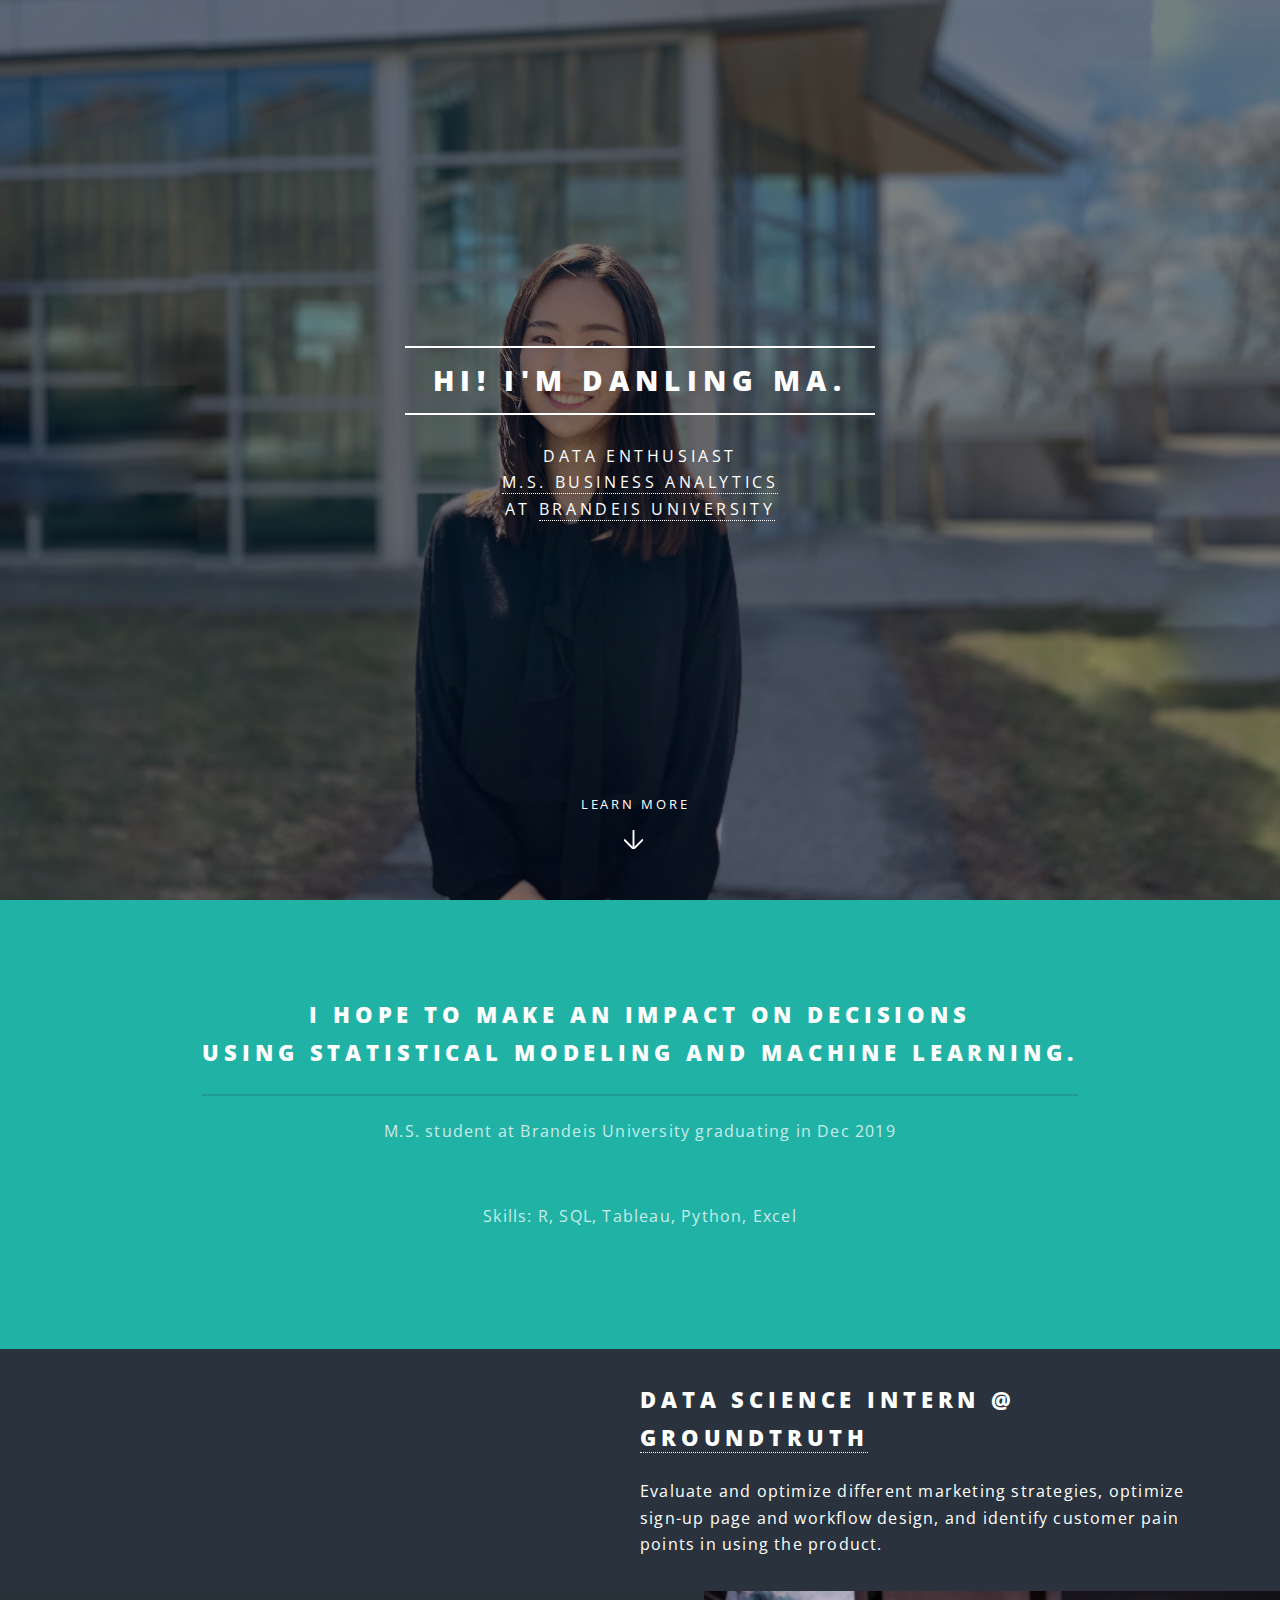
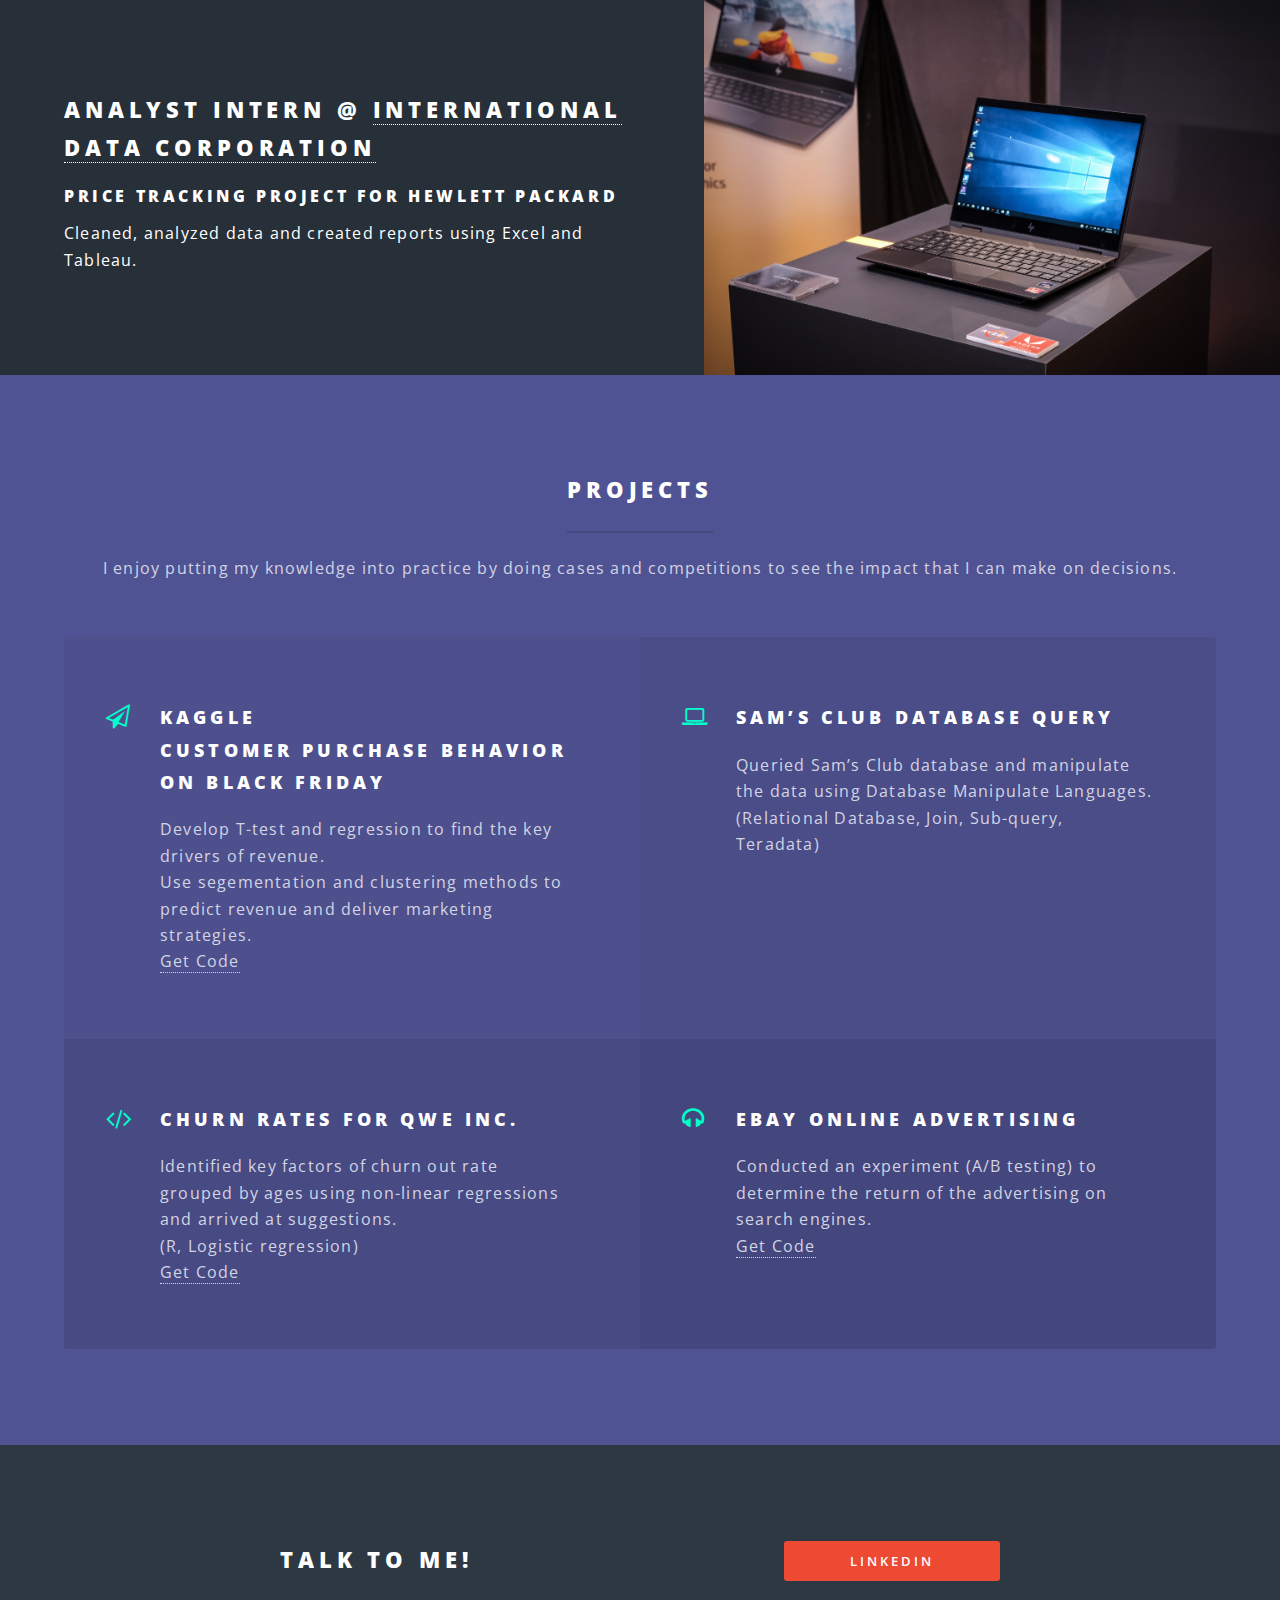
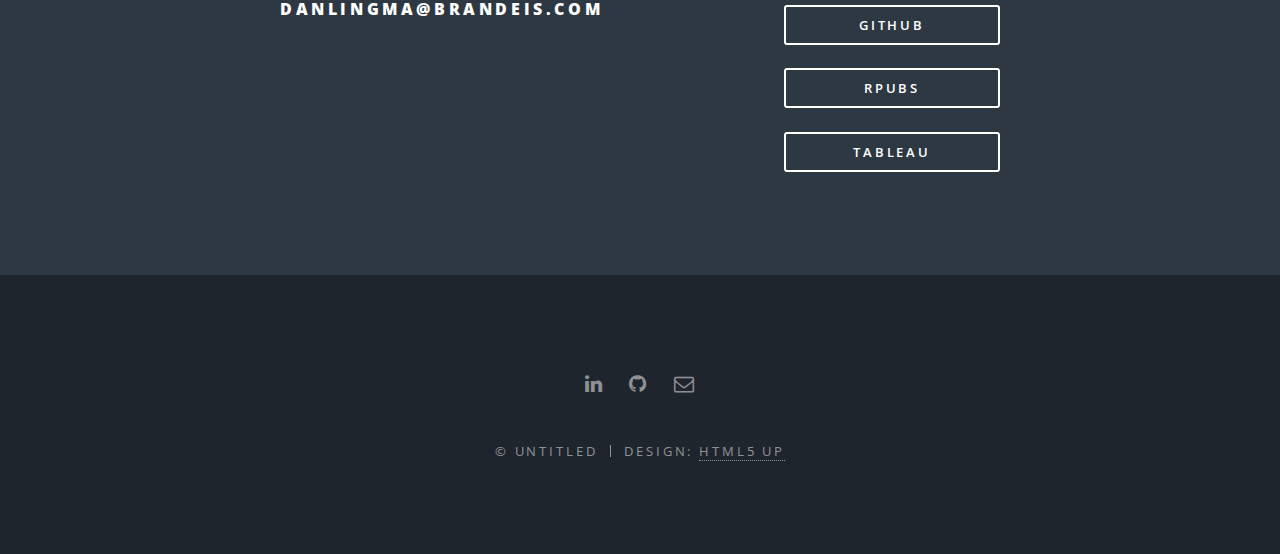
==== index.html @ 0418e15a "Add files via upload" ====
<!DOCTYPE HTML>
<!--
	Spectral by HTML5 UP
	html5up.net | @ajlkn
	Free for personal and commercial use under the CCA 3.0 license (html5up.net/license)
-->
<html>
	<head>
		<title>Danling Ma Profile</title>
		<meta charset="utf-8" />
		<meta name="viewport" content="width=device-width, initial-scale=1, user-scalable=no" />
		<link rel="stylesheet" href="assets/css/main.css" />
		<noscript><link rel="stylesheet" href="assets/css/noscript.css" /></noscript>
	</head>
	<body class="landing is-preload">

		<!-- Page Wrapper -->
			<div id="page-wrapper">

				<!-- Header -->
					<header id="header" class="alt">
						<h1><a href="index.html">Danling</a></h1>
						<nav id="nav">
							<ul>
								<li class="special">
									<!--<a href="#menu" class="menuToggle"><span>Menu</span></a>
									<div id="menu">
										<ul>
											<li><a href="index.html">Home</a></li>
											<li><a href="generic.html">Generic</a></li>
											<li><a href="elements.html">Elements</a></li>
											<li><a href="#">Sign Up</a></li>
											<li><a href="#">Log In</a></li>
										</ul>
									</div>-->
								</li>
							</ul>
						</nav>
					</header>

				<!-- Banner -->
					<section id="banner">
						<div class="inner">
							<h2>Hi! I'm Danling Ma.</h2>
							<p>Data enthusiast<br />
							<a href="https://www.brandeis.edu/global/academics/msba/index.html">M.S. Business Analytics</a><br />
							at <a href="https://www.brandeis.edu/">Brandeis University</a></p>
						</div>
						<a href="#one" class="more scrolly">Learn More</a>
					</section>

				<!-- One -->
					<section id="one" class="wrapper style1 special">
						<div class="inner">
							<header class="major">
								<h2>I hope to make an impact on decisions<br />
								using statistical modeling and machine learning.</h2>
								<p>M.S. student at Brandeis University graduating in Dec 2019</p><br />
								Skills: R, SQL, Tableau, Python, Excel</p>
							<!--</header>
							<ul class="icons major">
								<li><span class="icon fa-diamond major style1"><span class="label">Lorem</span></span></li>
								<li><span class="icon fa-heart-o major style2"><span class="label">Ipsum</span></span></li>
								<li><span class="icon fa-code major style3"><span class="label">Dolor</span></span></li>
							</ul>-->
						</div>
					</section>

				<!-- Two -->
					<section id="two" class="wrapper alt style2">
						<section class="spotlight">
							<div class="image"><img src="images/pic01.jpg" alt="" /></div><div class="content">
								<h2>Data Science Intern @ <a href="https://www.groundtruth.com/">GroundTruth</a></h2>
								<p>Evaluate and optimize different marketing strategies, optimize sign-up page and workflow design, and identify customer pain points in using the product.</p>
							</div>
						</section>
						<section class="spotlight">
							<div class="image"><img src="images/pic02.jpg" alt="" /></div><div class="content">
								<h2>Analyst Intern @ <a href="https://www.idc.com/">International Data Corporation</a></h2>
								<h1>Price Tracking Project for Hewlett Packard</h1>
								<p>Cleaned, analyzed data and created reports using Excel and Tableau.</p>
							</div>
						</section>
					</section>

				<!-- Three -->
					<section id="three" class="wrapper style3 special">
						<div class="inner">
							<header class="major">
								<h2>Projects</h2>
								<p>I enjoy putting my knowledge into practice by doing cases and competitions to see the impact that I can make on decisions.</p>
							</header>
							<ul class="features">
								<li class="icon fa-paper-plane-o">
									<h3>Kaggle<br />Customer Purchase Behavior on Black Friday</h3>
									<p>Develop T-test and regression to find the key drivers of revenue.<br/>
										Use segementation and clustering methods to predict revenue and deliver marketing strategies.<br/>
									<a href="http://rpubs.com/DanlingMa/487437">Get Code</a> </p>
								</li>
								<li class="icon fa-laptop">
									<h3>Sam’s Club Database Query</h3>
									<p>Queried Sam’s Club database and manipulate the data using Database Manipulate Languages.<br />(Relational Database, Join, Sub-query, Teradata)</p>
								</li>
								<li class="icon fa-code">
									<h3>Churn Rates for QWE Inc.</h3>
									<p>Identified key factors of churn out rate grouped by ages using non-linear regressions and arrived at suggestions.<br />(R, Logistic regression)<br/>
										<a href="http://rpubs.com/DanlingMa/487438">Get Code</a> </p>
								</li>
								<li class="icon fa-headphones">
									<h3>eBay Online Advertising</h3>
									<p>Conducted an experiment (A/B testing) to determine the return of the advertising on search engines.<br/>
										<a href="http://rpubs.com/DanlingMa/489678">Get Code</a> </p>
								</li>
							</ul>
						</div>
					</section>

				<!-- CTA -->
					<section id="cta" class="wrapper style4">
						<div class="inner">
							<header>
								<h2>Talk to me!</h2>
								<h1>danlingma@brandeis.com</h1>
							</header>
							<ul class="actions stacked">
								<li><a href="https://www.linkedin.com/in/danlingma1995/" class="button fit primary">LinkedIn</a></li>
								<li><a href="https://github.com/Danlingmiama" class="button fit">Github</a></li>
								<li><a href="http://rpubs.com/DanlingMa/" class="button fit">RPubs</a></li>
								<li><a href="https://public.tableau.com/profile/danling.ma#!/" class="button fit">Tableau</a></li>
							</ul>
						</div>
					</section>

				<!-- Footer -->
					<footer id="footer">
						<ul class="icons">
							<li><a href="https://www.linkedin.com/in/danlingma1995/" class="icon fa-linkedin"><span class="label">Linkedin</span></a></li>
							<li><a href="https://github.com/Danlingmiama" class="icon fa-github"><span class="label">Github</span></a></li>
							<li><a href="mailto:danlingma@brandeis.edu" class="icon fa-envelope-o"><span class="label">Email</span></a></li>
						</ul>
						<ul class="copyright">
							<li>&copy; Untitled</li><li>Design: <a href="http://html5up.net">HTML5 UP</a></li>
						</ul>
					</footer>

			</div>

		<!-- Scripts -->
			<script src="assets/js/jquery.min.js"></script>
			<script src="assets/js/jquery.scrollex.min.js"></script>
			<script src="assets/js/jquery.scrolly.min.js"></script>
			<script src="assets/js/browser.min.js"></script>
			<script src="assets/js/breakpoints.min.js"></script>
			<script src="assets/js/util.js"></script>
			<script src="assets/js/main.js"></script>

	</body>
</html>
---- assets/css/main.css ----
@import url(font-awesome.min.css);
@import url("https://fonts.googleapis.com/css?family=Open+Sans:400,400italic,600,600italic,800,800italic");

/*
	Spectral by HTML5 UP
	html5up.net | @ajlkn
	Free for personal and commercial use under the CCA 3.0 license (html5up.net/license)
*/

html, body, div, span, applet, object,
iframe, h1, h2, h3, h4, h5, h6, p, blockquote,
pre, a, abbr, acronym, address, big, cite,
code, del, dfn, em, img, ins, kbd, q, s, samp,
small, strike, strong, sub, sup, tt, var, b,
u, i, center, dl, dt, dd, ol, ul, li, fieldset,
form, label, legend, table, caption, tbody,
tfoot, thead, tr, th, td, article, aside,
canvas, details, embed, figure, figcaption,
footer, header, hgroup, menu, nav, output, ruby,
section, summary, time, mark, audio, video {
	margin: 0;
	padding: 0;
	border: 0;
	font-size: 100%;
	font: inherit;
	vertical-align: baseline;}

article, aside, details, figcaption, figure,
footer, header, hgroup, menu, nav, section {
	display: block;}

body {
	line-height: 1;
}

ol, ul {
	list-style: none;
}

blockquote, q {
	quotes: none;
}

	blockquote:before, blockquote:after, q:before, q:after {
		content: '';
		content: none;
	}

table {
	border-collapse: collapse;
	border-spacing: 0;
}

body {
	-webkit-text-size-adjust: none;
}

mark {
	background-color: transparent;
	color: inherit;
}

input::-moz-focus-inner {
	border: 0;
	padding: 0;
}

input, select, textarea {
	-moz-appearance: none;
	-webkit-appearance: none;
	-ms-appearance: none;
	appearance: none;
}

/* Basic */

	@-ms-viewport {
		width: device-width;
	}

	html {
		box-sizing: border-box;
	}

	*, *:before, *:after {
		box-sizing: inherit;
	}

	body {
		background: #2e3842;
	}

		body.is-preload *, body.is-preload *:before, body.is-preload *:after {
			-moz-animation: none !important;
			-webkit-animation: none !important;
			-ms-animation: none !important;
			animation: none !important;
			-moz-transition: none !important;
			-webkit-transition: none !important;
			-ms-transition: none !important;
			transition: none !important;
		}

	body, input, select, textarea {
		color: #fff;
		font-family: "Open Sans", Helvetica, sans-serif;
		font-size: 15pt;
		font-weight: 400;
		letter-spacing: 0.075em;
		line-height: 1.65em;
	}

		@media screen and (max-width: 1680px) {

			body, input, select, textarea {
				font-size: 13pt;
			}

		}

		@media screen and (max-width: 1280px) {

			body, input, select, textarea {
				font-size: 12pt;
			}

		}

		@media screen and (max-width: 736px) {

			body, input, select, textarea {
				font-size: 11pt;
				letter-spacing: 0.0375em;
			}

		}

	a {
		-moz-transition: color 0.2s ease, border-bottom-color 0.2s ease;
		-webkit-transition: color 0.2s ease, border-bottom-color 0.2s ease;
		-ms-transition: color 0.2s ease, border-bottom-color 0.2s ease;
		transition: color 0.2s ease, border-bottom-color 0.2s ease;
		border-bottom: dotted 1px;
		color: inherit;
		text-decoration: none;
	}

		a:hover {
			border-bottom-color: transparent;
		}

	strong, b {
		color: #fff;
		font-weight: 600;
	}

	em, i {
		font-style: italic;
	}

	p {
		margin: 0 0 2em 0;
	}

	h1, h2, h3, h4, h5, h6 {
		color: #fff;
		font-weight: 800;
		letter-spacing: 0.225em;
		line-height: 1em;
		margin: 0 0 1em 0;
		text-transform: uppercase;
	}

		h1 a, h2 a, h3 a, h4 a, h5 a, h6 a {
			color: inherit;
			text-decoration: none;
		}

	h2 {
		font-size: 1.35em;
		line-height: 1.75em;
	}

		@media screen and (max-width: 736px) {

			h2 {
				font-size: 1.1em;
				line-height: 1.65em;
			}

		}

	h3 {
		font-size: 1.15em;
		line-height: 1.75em;
	}

		@media screen and (max-width: 736px) {

			h3 {
				font-size: 1em;
				line-height: 1.65em;
			}

		}

	h4 {
		font-size: 1em;
		line-height: 1.5em;
	}

	h5 {
		font-size: 0.8em;
		line-height: 1.5em;
	}

	h6 {
		font-size: 0.7em;
		line-height: 1.5em;
	}

	sub {
		font-size: 0.8em;
		position: relative;
		top: 0.5em;
	}

	sup {
		font-size: 0.8em;
		position: relative;
		top: -0.5em;
	}

	hr {
		border: 0;
		border-bottom: solid 2px #fff;
		margin: 3em 0;
	}

		hr.major {
			margin: 4.5em 0;
		}

	blockquote {
		border-left: solid 4px #fff;
		font-style: italic;
		margin: 0 0 2em 0;
		padding: 0.5em 0 0.5em 2em;
	}

	code {
		background: rgba(144, 144, 144, 0.25);
		border-radius: 3px;
		font-family: "Courier New", monospace;
		font-size: 0.9em;
		letter-spacing: 0;
		margin: 0 0.25em;
		padding: 0.25em 0.65em;
	}

	pre {
		-webkit-overflow-scrolling: touch;
		font-family: "Courier New", monospace;
		font-size: 0.9em;
		margin: 0 0 2em 0;
	}

		pre code {
			display: block;
			line-height: 1.75em;
			padding: 1em 1.5em;
			overflow-x: auto;
		}

	.align-left {
		text-align: left;
	}

	.align-center {
		text-align: center;
	}

	.align-right {
		text-align: right;
	}

/* Row */

	.row {
		display: flex;
		flex-wrap: wrap;
		box-sizing: border-box;
		align-items: stretch;
	}

		.row > * {
			box-sizing: border-box;
		}

		.row.gtr-uniform > * > :last-child {
			margin-bottom: 0;
		}

		.row.aln-left {
			justify-content: flex-start;
		}

		.row.aln-center {
			justify-content: center;
		}

		.row.aln-right {
			justify-content: flex-end;
		}

		.row.aln-top {
			align-items: flex-start;
		}

		.row.aln-middle {
			align-items: center;
		}

		.row.aln-bottom {
			align-items: flex-end;
		}

		.row > .imp {
			order: -1;
		}

		.row > .col-1 {
			width: 8.3333333333%;
		}

		.row > .off-1 {
			margin-left: 8.3333333333%;
		}

		.row > .col-2 {
			width: 16.6666666667%;
		}

		.row > .off-2 {
			margin-left: 16.6666666667%;
		}

		.row > .col-3 {
			width: 25%;
		}

		.row > .off-3 {
			margin-left: 25%;
		}

		.row > .col-4 {
			width: 33.3333333333%;
		}

		.row > .off-4 {
			margin-left: 33.3333333333%;
		}

		.row > .col-5 {
			width: 41.6666666667%;
		}

		.row > .off-5 {
			margin-left: 41.6666666667%;
		}

		.row > .col-6 {
			width: 50%;
		}

		.row > .off-6 {
			margin-left: 50%;
		}

		.row > .col-7 {
			width: 58.3333333333%;
		}

		.row > .off-7 {
			margin-left: 58.3333333333%;
		}

		.row > .col-8 {
			width: 66.6666666667%;
		}

		.row > .off-8 {
			margin-left: 66.6666666667%;
		}

		.row > .col-9 {
			width: 75%;
		}

		.row > .off-9 {
			margin-left: 75%;
		}

		.row > .col-10 {
			width: 83.3333333333%;
		}

		.row > .off-10 {
			margin-left: 83.3333333333%;
		}

		.row > .col-11 {
			width: 91.6666666667%;
		}

		.row > .off-11 {
			margin-left: 91.6666666667%;
		}

		.row > .col-12 {
			width: 100%;
		}

		.row > .off-12 {
			margin-left: 100%;
		}

		.row.gtr-0 {
			margin-top: 0;
			margin-left: 0em;
		}

			.row.gtr-0 > * {
				padding: 0 0 0 0em;
			}

			.row.gtr-0.gtr-uniform {
				margin-top: 0em;
			}

				.row.gtr-0.gtr-uniform > * {
					padding-top: 0em;
				}

		.row.gtr-25 {
			margin-top: 0;
			margin-left: -0.375em;
		}

			.row.gtr-25 > * {
				padding: 0 0 0 0.375em;
			}

			.row.gtr-25.gtr-uniform {
				margin-top: -0.375em;
			}

				.row.gtr-25.gtr-uniform > * {
					padding-top: 0.375em;
				}

		.row.gtr-50 {
			margin-top: 0;
			margin-left: -0.75em;
		}

			.row.gtr-50 > * {
				padding: 0 0 0 0.75em;
			}

			.row.gtr-50.gtr-uniform {
				margin-top: -0.75em;
			}

				.row.gtr-50.gtr-uniform > * {
					padding-top: 0.75em;
				}

		.row {
			margin-top: 0;
			margin-left: -1.5em;
		}

			.row > * {
				padding: 0 0 0 1.5em;
			}

			.row.gtr-uniform {
				margin-top: -1.5em;
			}

				.row.gtr-uniform > * {
					padding-top: 1.5em;
				}

		.row.gtr-150 {
			margin-top: 0;
			margin-left: -2.25em;
		}

			.row.gtr-150 > * {
				padding: 0 0 0 2.25em;
			}

			.row.gtr-150.gtr-uniform {
				margin-top: -2.25em;
			}

				.row.gtr-150.gtr-uniform > * {
					padding-top: 2.25em;
				}

		.row.gtr-200 {
			margin-top: 0;
			margin-left: -3em;
		}

			.row.gtr-200 > * {
				padding: 0 0 0 3em;
			}

			.row.gtr-200.gtr-uniform {
				margin-top: -3em;
			}

				.row.gtr-200.gtr-uniform > * {
					padding-top: 3em;
				}

		@media screen and (max-width: 1680px) {

			.row {
				display: flex;
				flex-wrap: wrap;
				box-sizing: border-box;
				align-items: stretch;
			}

				.row > * {
					box-sizing: border-box;
				}

				.row.gtr-uniform > * > :last-child {
					margin-bottom: 0;
				}

				.row.aln-left {
					justify-content: flex-start;
				}

				.row.aln-center {
					justify-content: center;
				}

				.row.aln-right {
					justify-content: flex-end;
				}

				.row.aln-top {
					align-items: flex-start;
				}

				.row.aln-middle {
					align-items: center;
				}

				.row.aln-bottom {
					align-items: flex-end;
				}

				.row > .imp-xlarge {
					order: -1;
				}

				.row > .col-1-xlarge {
					width: 8.3333333333%;
				}

				.row > .off-1-xlarge {
					margin-left: 8.3333333333%;
				}

				.row > .col-2-xlarge {
					width: 16.6666666667%;
				}

				.row > .off-2-xlarge {
					margin-left: 16.6666666667%;
				}

				.row > .col-3-xlarge {
					width: 25%;
				}

				.row > .off-3-xlarge {
					margin-left: 25%;
				}

				.row > .col-4-xlarge {
					width: 33.3333333333%;
				}

				.row > .off-4-xlarge {
					margin-left: 33.3333333333%;
				}

				.row > .col-5-xlarge {
					width: 41.6666666667%;
				}

				.row > .off-5-xlarge {
					margin-left: 41.6666666667%;
				}

				.row > .col-6-xlarge {
					width: 50%;
				}

				.row > .off-6-xlarge {
					margin-left: 50%;
				}

				.row > .col-7-xlarge {
					width: 58.3333333333%;
				}

				.row > .off-7-xlarge {
					margin-left: 58.3333333333%;
				}

				.row > .col-8-xlarge {
					width: 66.6666666667%;
				}

				.row > .off-8-xlarge {
					margin-left: 66.6666666667%;
				}

				.row > .col-9-xlarge {
					width: 75%;
				}

				.row > .off-9-xlarge {
					margin-left: 75%;
				}

				.row > .col-10-xlarge {
					width: 83.3333333333%;
				}

				.row > .off-10-xlarge {
					margin-left: 83.3333333333%;
				}

				.row > .col-11-xlarge {
					width: 91.6666666667%;
				}

				.row > .off-11-xlarge {
					margin-left: 91.6666666667%;
				}

				.row > .col-12-xlarge {
					width: 100%;
				}

				.row > .off-12-xlarge {
					margin-left: 100%;
				}

				.row.gtr-0 {
					margin-top: 0;
					margin-left: 0em;
				}

					.row.gtr-0 > * {
						padding: 0 0 0 0em;
					}

					.row.gtr-0.gtr-uniform {
						margin-top: 0em;
					}

						.row.gtr-0.gtr-uniform > * {
							padding-top: 0em;
						}

				.row.gtr-25 {
					margin-top: 0;
					margin-left: -0.375em;
				}

					.row.gtr-25 > * {
						padding: 0 0 0 0.375em;
					}

					.row.gtr-25.gtr-uniform {
						margin-top: -0.375em;
					}

						.row.gtr-25.gtr-uniform > * {
							padding-top: 0.375em;
						}

				.row.gtr-50 {
					margin-top: 0;
					margin-left: -0.75em;
				}

					.row.gtr-50 > * {
						padding: 0 0 0 0.75em;
					}

					.row.gtr-50.gtr-uniform {
						margin-top: -0.75em;
					}

						.row.gtr-50.gtr-uniform > * {
							padding-top: 0.75em;
						}

				.row {
					margin-top: 0;
					margin-left: -1.5em;
				}

					.row > * {
						padding: 0 0 0 1.5em;
					}

					.row.gtr-uniform {
						margin-top: -1.5em;
					}

						.row.gtr-uniform > * {
							padding-top: 1.5em;
						}

				.row.gtr-150 {
					margin-top: 0;
					margin-left: -2.25em;
				}

					.row.gtr-150 > * {
						padding: 0 0 0 2.25em;
					}

					.row.gtr-150.gtr-uniform {
						margin-top: -2.25em;
					}

						.row.gtr-150.gtr-uniform > * {
							padding-top: 2.25em;
						}

				.row.gtr-200 {
					margin-top: 0;
					margin-left: -3em;
				}

					.row.gtr-200 > * {
						padding: 0 0 0 3em;
					}

					.row.gtr-200.gtr-uniform {
						margin-top: -3em;
					}

						.row.gtr-200.gtr-uniform > * {
							padding-top: 3em;
						}

		}

		@media screen and (max-width: 1280px) {

			.row {
				display: flex;
				flex-wrap: wrap;
				box-sizing: border-box;
				align-items: stretch;
			}

				.row > * {
					box-sizing: border-box;
				}

				.row.gtr-uniform > * > :last-child {
					margin-bottom: 0;
				}

				.row.aln-left {
					justify-content: flex-start;
				}

				.row.aln-center {
					justify-content: center;
				}

				.row.aln-right {
					justify-content: flex-end;
				}

				.row.aln-top {
					align-items: flex-start;
				}

				.row.aln-middle {
					align-items: center;
				}

				.row.aln-bottom {
					align-items: flex-end;
				}

				.row > .imp-large {
					order: -1;
				}

				.row > .col-1-large {
					width: 8.3333333333%;
				}

				.row > .off-1-large {
					margin-left: 8.3333333333%;
				}

				.row > .col-2-large {
					width: 16.6666666667%;
				}

				.row > .off-2-large {
					margin-left: 16.6666666667%;
				}

				.row > .col-3-large {
					width: 25%;
				}

				.row > .off-3-large {
					margin-left: 25%;
				}

				.row > .col-4-large {
					width: 33.3333333333%;
				}

				.row > .off-4-large {
					margin-left: 33.3333333333%;
				}

				.row > .col-5-large {
					width: 41.6666666667%;
				}

				.row > .off-5-large {
					margin-left: 41.6666666667%;
				}

				.row > .col-6-large {
					width: 50%;
				}

				.row > .off-6-large {
					margin-left: 50%;
				}

				.row > .col-7-large {
					width: 58.3333333333%;
				}

				.row > .off-7-large {
					margin-left: 58.3333333333%;
				}

				.row > .col-8-large {
					width: 66.6666666667%;
				}

				.row > .off-8-large {
					margin-left: 66.6666666667%;
				}

				.row > .col-9-large {
					width: 75%;
				}

				.row > .off-9-large {
					margin-left: 75%;
				}

				.row > .col-10-large {
					width: 83.3333333333%;
				}

				.row > .off-10-large {
					margin-left: 83.3333333333%;
				}

				.row > .col-11-large {
					width: 91.6666666667%;
				}

				.row > .off-11-large {
					margin-left: 91.6666666667%;
				}

				.row > .col-12-large {
					width: 100%;
				}

				.row > .off-12-large {
					margin-left: 100%;
				}

				.row.gtr-0 {
					margin-top: 0;
					margin-left: 0em;
				}

					.row.gtr-0 > * {
						padding: 0 0 0 0em;
					}

					.row.gtr-0.gtr-uniform {
						margin-top: 0em;
					}

						.row.gtr-0.gtr-uniform > * {
							padding-top: 0em;
						}

				.row.gtr-25 {
					margin-top: 0;
					margin-left: -0.375em;
				}

					.row.gtr-25 > * {
						padding: 0 0 0 0.375em;
					}

					.row.gtr-25.gtr-uniform {
						margin-top: -0.375em;
					}

						.row.gtr-25.gtr-uniform > * {
							padding-top: 0.375em;
						}

				.row.gtr-50 {
					margin-top: 0;
					margin-left: -0.75em;
				}

					.row.gtr-50 > * {
						padding: 0 0 0 0.75em;
					}

					.row.gtr-50.gtr-uniform {
						margin-top: -0.75em;
					}

						.row.gtr-50.gtr-uniform > * {
							padding-top: 0.75em;
						}

				.row {
					margin-top: 0;
					margin-left: -1.5em;
				}

					.row > * {
						padding: 0 0 0 1.5em;
					}

					.row.gtr-uniform {
						margin-top: -1.5em;
					}

						.row.gtr-uniform > * {
							padding-top: 1.5em;
						}

				.row.gtr-150 {
					margin-top: 0;
					margin-left: -2.25em;
				}

					.row.gtr-150 > * {
						padding: 0 0 0 2.25em;
					}

					.row.gtr-150.gtr-uniform {
						margin-top: -2.25em;
					}

						.row.gtr-150.gtr-uniform > * {
							padding-top: 2.25em;
						}

				.row.gtr-200 {
					margin-top: 0;
					margin-left: -3em;
				}

					.row.gtr-200 > * {
						padding: 0 0 0 3em;
					}

					.row.gtr-200.gtr-uniform {
						margin-top: -3em;
					}

						.row.gtr-200.gtr-uniform > * {
							padding-top: 3em;
						}

		}

		@media screen and (max-width: 980px) {

			.row {
				display: flex;
				flex-wrap: wrap;
				box-sizing: border-box;
				align-items: stretch;
			}

				.row > * {
					box-sizing: border-box;
				}

				.row.gtr-uniform > * > :last-child {
					margin-bottom: 0;
				}

				.row.aln-left {
					justify-content: flex-start;
				}

				.row.aln-center {
					justify-content: center;
				}

				.row.aln-right {
					justify-content: flex-end;
				}

				.row.aln-top {
					align-items: flex-start;
				}

				.row.aln-middle {
					align-items: center;
				}

				.row.aln-bottom {
					align-items: flex-end;
				}

				.row > .imp-medium {
					order: -1;
				}

				.row > .col-1-medium {
					width: 8.3333333333%;
				}

				.row > .off-1-medium {
					margin-left: 8.3333333333%;
				}

				.row > .col-2-medium {
					width: 16.6666666667%;
				}

				.row > .off-2-medium {
					margin-left: 16.6666666667%;
				}

				.row > .col-3-medium {
					width: 25%;
				}

				.row > .off-3-medium {
					margin-left: 25%;
				}

				.row > .col-4-medium {
					width: 33.3333333333%;
				}

				.row > .off-4-medium {
					margin-left: 33.3333333333%;
				}

				.row > .col-5-medium {
					width: 41.6666666667%;
				}

				.row > .off-5-medium {
					margin-left: 41.6666666667%;
				}

				.row > .col-6-medium {
					width: 50%;
				}

				.row > .off-6-medium {
					margin-left: 50%;
				}

				.row > .col-7-medium {
					width: 58.3333333333%;
				}

				.row > .off-7-medium {
					margin-left: 58.3333333333%;
				}

				.row > .col-8-medium {
					width: 66.6666666667%;
				}

				.row > .off-8-medium {
					margin-left: 66.6666666667%;
				}

				.row > .col-9-medium {
					width: 75%;
				}

				.row > .off-9-medium {
					margin-left: 75%;
				}

				.row > .col-10-medium {
					width: 83.3333333333%;
				}

				.row > .off-10-medium {
					margin-left: 83.3333333333%;
				}

				.row > .col-11-medium {
					width: 91.6666666667%;
				}

				.row > .off-11-medium {
					margin-left: 91.6666666667%;
				}

				.row > .col-12-medium {
					width: 100%;
				}

				.row > .off-12-medium {
					margin-left: 100%;
				}

				.row.gtr-0 {
					margin-top: 0;
					margin-left: 0em;
				}

					.row.gtr-0 > * {
						padding: 0 0 0 0em;
					}

					.row.gtr-0.gtr-uniform {
						margin-top: 0em;
					}

						.row.gtr-0.gtr-uniform > * {
							padding-top: 0em;
						}

				.row.gtr-25 {
					margin-top: 0;
					margin-left: -0.375em;
				}

					.row.gtr-25 > * {
						padding: 0 0 0 0.375em;
					}

					.row.gtr-25.gtr-uniform {
						margin-top: -0.375em;
					}

						.row.gtr-25.gtr-uniform > * {
							padding-top: 0.375em;
						}

				.row.gtr-50 {
					margin-top: 0;
					margin-left: -0.75em;
				}

					.row.gtr-50 > * {
						padding: 0 0 0 0.75em;
					}

					.row.gtr-50.gtr-uniform {
						margin-top: -0.75em;
					}

						.row.gtr-50.gtr-uniform > * {
							padding-top: 0.75em;
						}

				.row {
					margin-top: 0;
					margin-left: -1.5em;
				}

					.row > * {
						padding: 0 0 0 1.5em;
					}

					.row.gtr-uniform {
						margin-top: -1.5em;
					}

						.row.gtr-uniform > * {
							padding-top: 1.5em;
						}

				.row.gtr-150 {
					margin-top: 0;
					margin-left: -2.25em;
				}

					.row.gtr-150 > * {
						padding: 0 0 0 2.25em;
					}

					.row.gtr-150.gtr-uniform {
						margin-top: -2.25em;
					}

						.row.gtr-150.gtr-uniform > * {
							padding-top: 2.25em;
						}

				.row.gtr-200 {
					margin-top: 0;
					margin-left: -3em;
				}

					.row.gtr-200 > * {
						padding: 0 0 0 3em;
					}

					.row.gtr-200.gtr-uniform {
						margin-top: -3em;
					}

						.row.gtr-200.gtr-uniform > * {
							padding-top: 3em;
						}

		}

		@media screen and (max-width: 736px) {

			.row {
				display: flex;
				flex-wrap: wrap;
				box-sizing: border-box;
				align-items: stretch;
			}

				.row > * {
					box-sizing: border-box;
				}

				.row.gtr-uniform > * > :last-child {
					margin-bottom: 0;
				}

				.row.aln-left {
					justify-content: flex-start;
				}

				.row.aln-center {
					justify-content: center;
				}

				.row.aln-right {
					justify-content: flex-end;
				}

				.row.aln-top {
					align-items: flex-start;
				}

				.row.aln-middle {
					align-items: center;
				}

				.row.aln-bottom {
					align-items: flex-end;
				}

				.row > .imp-small {
					order: -1;
				}

				.row > .col-1-small {
					width: 8.3333333333%;
				}

				.row > .off-1-small {
					margin-left: 8.3333333333%;
				}

				.row > .col-2-small {
					width: 16.6666666667%;
				}

				.row > .off-2-small {
					margin-left: 16.6666666667%;
				}

				.row > .col-3-small {
					width: 25%;
				}

				.row > .off-3-small {
					margin-left: 25%;
				}

				.row > .col-4-small {
					width: 33.3333333333%;
				}

				.row > .off-4-small {
					margin-left: 33.3333333333%;
				}

				.row > .col-5-small {
					width: 41.6666666667%;
				}

				.row > .off-5-small {
					margin-left: 41.6666666667%;
				}

				.row > .col-6-small {
					width: 50%;
				}

				.row > .off-6-small {
					margin-left: 50%;
				}

				.row > .col-7-small {
					width: 58.3333333333%;
				}

				.row > .off-7-small {
					margin-left: 58.3333333333%;
				}

				.row > .col-8-small {
					width: 66.6666666667%;
				}

				.row > .off-8-small {
					margin-left: 66.6666666667%;
				}

				.row > .col-9-small {
					width: 75%;
				}

				.row > .off-9-small {
					margin-left: 75%;
				}

				.row > .col-10-small {
					width: 83.3333333333%;
				}

				.row > .off-10-small {
					margin-left: 83.3333333333%;
				}

				.row > .col-11-small {
					width: 91.6666666667%;
				}

				.row > .off-11-small {
					margin-left: 91.6666666667%;
				}

				.row > .col-12-small {
					width: 100%;
				}

				.row > .off-12-small {
					margin-left: 100%;
				}

				.row.gtr-0 {
					margin-top: 0;
					margin-left: 0em;
				}

					.row.gtr-0 > * {
						padding: 0 0 0 0em;
					}

					.row.gtr-0.gtr-uniform {
						margin-top: 0em;
					}

						.row.gtr-0.gtr-uniform > * {
							padding-top: 0em;
						}

				.row.gtr-25 {
					margin-top: 0;
					margin-left: -0.375em;
				}

					.row.gtr-25 > * {
						padding: 0 0 0 0.375em;
					}

					.row.gtr-25.gtr-uniform {
						margin-top: -0.375em;
					}

						.row.gtr-25.gtr-uniform > * {
							padding-top: 0.375em;
						}

				.row.gtr-50 {
					margin-top: 0;
					margin-left: -0.75em;
				}

					.row.gtr-50 > * {
						padding: 0 0 0 0.75em;
					}

					.row.gtr-50.gtr-uniform {
						margin-top: -0.75em;
					}

						.row.gtr-50.gtr-uniform > * {
							padding-top: 0.75em;
						}

				.row {
					margin-top: 0;
					margin-left: -1.5em;
				}

					.row > * {
						padding: 0 0 0 1.5em;
					}

					.row.gtr-uniform {
						margin-top: -1.5em;
					}

						.row.gtr-uniform > * {
							padding-top: 1.5em;
						}

				.row.gtr-150 {
					margin-top: 0;
					margin-left: -2.25em;
				}

					.row.gtr-150 > * {
						padding: 0 0 0 2.25em;
					}

					.row.gtr-150.gtr-uniform {
						margin-top: -2.25em;
					}

						.row.gtr-150.gtr-uniform > * {
							padding-top: 2.25em;
						}

				.row.gtr-200 {
					margin-top: 0;
					margin-left: -3em;
				}

					.row.gtr-200 > * {
						padding: 0 0 0 3em;
					}

					.row.gtr-200.gtr-uniform {
						margin-top: -3em;
					}

						.row.gtr-200.gtr-uniform > * {
							padding-top: 3em;
						}

		}

		@media screen and (max-width: 480px) {

			.row {
				display: flex;
				flex-wrap: wrap;
				box-sizing: border-box;
				align-items: stretch;
			}

				.row > * {
					box-sizing: border-box;
				}

				.row.gtr-uniform > * > :last-child {
					margin-bottom: 0;
				}

				.row.aln-left {
					justify-content: flex-start;
				}

				.row.aln-center {
					justify-content: center;
				}

				.row.aln-right {
					justify-content: flex-end;
				}

				.row.aln-top {
					align-items: flex-start;
				}

				.row.aln-middle {
					align-items: center;
				}

				.row.aln-bottom {
					align-items: flex-end;
				}

				.row > .imp-xsmall {
					order: -1;
				}

				.row > .col-1-xsmall {
					width: 8.3333333333%;
				}

				.row > .off-1-xsmall {
					margin-left: 8.3333333333%;
				}

				.row > .col-2-xsmall {
					width: 16.6666666667%;
				}

				.row > .off-2-xsmall {
					margin-left: 16.6666666667%;
				}

				.row > .col-3-xsmall {
					width: 25%;
				}

				.row > .off-3-xsmall {
					margin-left: 25%;
				}

				.row > .col-4-xsmall {
					width: 33.3333333333%;
				}

				.row > .off-4-xsmall {
					margin-left: 33.3333333333%;
				}

				.row > .col-5-xsmall {
					width: 41.6666666667%;
				}

				.row > .off-5-xsmall {
					margin-left: 41.6666666667%;
				}

				.row > .col-6-xsmall {
					width: 50%;
				}

				.row > .off-6-xsmall {
					margin-left: 50%;
				}

				.row > .col-7-xsmall {
					width: 58.3333333333%;
				}

				.row > .off-7-xsmall {
					margin-left: 58.3333333333%;
				}

				.row > .col-8-xsmall {
					width: 66.6666666667%;
				}

				.row > .off-8-xsmall {
					margin-left: 66.6666666667%;
				}

				.row > .col-9-xsmall {
					width: 75%;
				}

				.row > .off-9-xsmall {
					margin-left: 75%;
				}

				.row > .col-10-xsmall {
					width: 83.3333333333%;
				}

				.row > .off-10-xsmall {
					margin-left: 83.3333333333%;
				}

				.row > .col-11-xsmall {
					width: 91.6666666667%;
				}

				.row > .off-11-xsmall {
					margin-left: 91.6666666667%;
				}

				.row > .col-12-xsmall {
					width: 100%;
				}

				.row > .off-12-xsmall {
					margin-left: 100%;
				}

				.row.gtr-0 {
					margin-top: 0;
					margin-left: 0em;
				}

					.row.gtr-0 > * {
						padding: 0 0 0 0em;
					}

					.row.gtr-0.gtr-uniform {
						margin-top: 0em;
					}

						.row.gtr-0.gtr-uniform > * {
							padding-top: 0em;
						}

				.row.gtr-25 {
					margin-top: 0;
					margin-left: -0.375em;
				}

					.row.gtr-25 > * {
						padding: 0 0 0 0.375em;
					}

					.row.gtr-25.gtr-uniform {
						margin-top: -0.375em;
					}

						.row.gtr-25.gtr-uniform > * {
							padding-top: 0.375em;
						}

				.row.gtr-50 {
					margin-top: 0;
					margin-left: -0.75em;
				}

					.row.gtr-50 > * {
						padding: 0 0 0 0.75em;
					}

					.row.gtr-50.gtr-uniform {
						margin-top: -0.75em;
					}

						.row.gtr-50.gtr-uniform > * {
							padding-top: 0.75em;
						}

				.row {
					margin-top: 0;
					margin-left: -1.5em;
				}

					.row > * {
						padding: 0 0 0 1.5em;
					}

					.row.gtr-uniform {
						margin-top: -1.5em;
					}

						.row.gtr-uniform > * {
							padding-top: 1.5em;
						}

				.row.gtr-150 {
					margin-top: 0;
					margin-left: -2.25em;
				}

					.row.gtr-150 > * {
						padding: 0 0 0 2.25em;
					}

					.row.gtr-150.gtr-uniform {
						margin-top: -2.25em;
					}

						.row.gtr-150.gtr-uniform > * {
							padding-top: 2.25em;
						}

				.row.gtr-200 {
					margin-top: 0;
					margin-left: -3em;
				}

					.row.gtr-200 > * {
						padding: 0 0 0 3em;
					}

					.row.gtr-200.gtr-uniform {
						margin-top: -3em;
					}

						.row.gtr-200.gtr-uniform > * {
							padding-top: 3em;
						}

		}

/* Section/Article */

	section.special, article.special {
		text-align: center;
	}

	header p {
		color: rgba(255, 255, 255, 0.5);
		position: relative;
		top: -0.25em;
	}

	header h3 + p {
		font-size: 1.1em;
	}

	header h4 + p,
	header h5 + p,
	header h6 + p {
		font-size: 0.9em;
	}

	header.major {
		margin: 0 0 3.5em 0;
	}

		header.major h2, header.major h3, header.major h4, header.major h5, header.major h6 {
			border-bottom: solid 2px #fff;
			display: inline-block;
			padding-bottom: 1em;
			position: relative;
		}

			header.major h2:after, header.major h3:after, header.major h4:after, header.major h5:after, header.major h6:after {
				content: '';
				display: block;
				height: 1px;
			}

		header.major p {
			color: #fff;
			top: 0;
		}

		@media screen and (max-width: 736px) {

			header.major {
				margin: 0 0 2em 0;
			}

		}

	@media screen and (max-width: 980px) {

		header br {
			display: none;
		}

	}

/* Form */

	form {
		margin: 0 0 2em 0;
	}

	label {
		color: #fff;
		display: block;
		font-size: 0.9em;
		font-weight: 600;
		margin: 0 0 1em 0;
	}

	input[type="text"],
	input[type="password"],
	input[type="email"],
	select,
	textarea {
		-moz-appearance: none;
		-webkit-appearance: none;
		-ms-appearance: none;
		appearance: none;
		background-color: rgba(144, 144, 144, 0.25);
		border-radius: 3px;
		border: none;
		color: inherit;
		display: block;
		outline: 0;
		padding: 0 1em;
		text-decoration: none;
		width: 100%;
	}

		input[type="text"]:invalid,
		input[type="password"]:invalid,
		input[type="email"]:invalid,
		select:invalid,
		textarea:invalid {
			box-shadow: none;
		}

		input[type="text"]:focus,
		input[type="password"]:focus,
		input[type="email"]:focus,
		select:focus,
		textarea:focus {
			box-shadow: 0 0 0 2px #21b2a6;
		}

	select {
		background-size: 1.25em;
		background-repeat: no-repeat;
		background-position: calc(100% - 1em) center;
		height: 2.75em;
		padding-right: 2.75em;
		text-overflow: ellipsis;
	}

		select:focus::-ms-value {
			background-color: transparent;
		}

		select::-ms-expand {
			display: none;
		}

	input[type="text"],
	input[type="password"],
	input[type="email"],
	select {
		height: 2.75em;
	}

	textarea {
		padding: 0.75em 1em;
	}

	input[type="checkbox"],
	input[type="radio"] {
		-moz-appearance: none;
		-webkit-appearance: none;
		-ms-appearance: none;
		appearance: none;
		display: block;
		float: left;
		margin-right: -2em;
		opacity: 0;
		width: 1em;
		z-index: -1;
	}

		input[type="checkbox"] + label,
		input[type="radio"] + label {
			text-decoration: none;
			color: #fff;
			cursor: pointer;
			display: inline-block;
			font-size: 1em;
			font-weight: 400;
			padding-left: 2.4em;
			padding-right: 0.75em;
			position: relative;
		}

			input[type="checkbox"] + label:before,
			input[type="radio"] + label:before {
				-moz-osx-font-smoothing: grayscale;
				-webkit-font-smoothing: antialiased;
				font-family: FontAwesome;
				font-style: normal;
				font-weight: normal;
				text-transform: none !important;
			}

			input[type="checkbox"] + label:before,
			input[type="radio"] + label:before {
				background: rgba(144, 144, 144, 0.25);
				border-radius: 3px;
				content: '';
				display: inline-block;
				height: 1.65em;
				left: 0;
				line-height: 1.58125em;
				position: absolute;
				text-align: center;
				top: 0;
				width: 1.65em;
			}

		input[type="checkbox"]:checked + label:before,
		input[type="radio"]:checked + label:before {
			background: #2e3842;
			color: #fff;
			content: '\f00c';
		}

		input[type="checkbox"]:focus + label:before,
		input[type="radio"]:focus + label:before {
			box-shadow: 0 0 0 2px #21b2a6;
		}

	input[type="checkbox"] + label:before {
		border-radius: 3px;
	}

	input[type="radio"] + label:before {
		border-radius: 100%;
	}

	::-webkit-input-placeholder {
		color: rgba(255, 255, 255, 0.5) !important;
		opacity: 1.0;
	}

	:-moz-placeholder {
		color: rgba(255, 255, 255, 0.5) !important;
		opacity: 1.0;
	}

	::-moz-placeholder {
		color: rgba(255, 255, 255, 0.5) !important;
		opacity: 1.0;
	}

	:-ms-input-placeholder {
		color: rgba(255, 255, 255, 0.5) !important;
		opacity: 1.0;
	}

/* Box */

	.box {
		border-radius: 3px;
		border: solid 2px #fff;
		margin-bottom: 2em;
		padding: 1.5em;
	}

		.box > :last-child,
		.box > :last-child > :last-child,
		.box > :last-child > :last-child > :last-child {
			margin-bottom: 0;
		}

		.box.alt {
			border: 0;
			border-radius: 0;
			padding: 0;
		}

/* Icon */

	.icon {
		text-decoration: none;
		border-bottom: none;
		position: relative;
	}

		.icon:before {
			-moz-osx-font-smoothing: grayscale;
			-webkit-font-smoothing: antialiased;
			font-family: FontAwesome;
			font-style: normal;
			font-weight: normal;
			text-transform: none !important;
		}

		.icon > .label {
			display: none;
		}

		.icon.major {
			-moz-transform: rotate(-45deg);
			-webkit-transform: rotate(-45deg);
			-ms-transform: rotate(-45deg);
			transform: rotate(-45deg);
			border-radius: 3px;
			border: solid 2px #fff;
			display: inline-block;
			font-size: 1.35em;
			height: calc(3em + 2px);
			line-height: 3em;
			text-align: center;
			width: calc(3em + 2px);
		}

			.icon.major:before {
				-moz-transform: rotate(45deg);
				-webkit-transform: rotate(45deg);
				-ms-transform: rotate(45deg);
				transform: rotate(45deg);
				display: inline-block;
				font-size: 1.5em;
			}

			@media screen and (max-width: 736px) {

				.icon.major {
					font-size: 1em;
				}

			}

		.icon.style1 {
			color: #00ffcc;
		}

		.icon.style2 {
			color: #00f0ff;
		}

		.icon.style3 {
			color: #76ddff;
		}

/* Image */

	.image {
		border-radius: 3px;
		border: 0;
		display: inline-block;
		position: relative;
	}

		.image img {
			border-radius: 3px;
			display: block;
		}

		.image.left {
			float: left;
			margin: 0 2em 2em 0;
			top: 0.25em;
		}

		.image.right {
			float: right;
			margin: 0 0 2em 2em;
			top: 0.25em;
		}

		.image.left, .image.right {
			max-width: 40%;
		}

			.image.left img, .image.right img {
				width: 100%;
			}

		.image.fit {
			display: block;
			margin: 0 0 2em 0;
			width: 100%;
		}

			.image.fit img {
				width: 100%;
			}

/* List */

	ol {
		list-style: decimal;
		margin: 0 0 2em 0;
		padding-left: 1.25em;
	}

		ol li {
			padding-left: 0.25em;
		}

	ul {
		list-style: disc;
		margin: 0 0 2em 0;
		padding-left: 1em;
	}

		ul li {
			padding-left: 0.5em;
		}

		ul.alt {
			list-style: none;
			padding-left: 0;
		}

			ul.alt li {
				border-top: solid 1px #fff;
				padding: 0.5em 0;
			}

				ul.alt li:first-child {
					border-top: 0;
					padding-top: 0;
				}

	dl {
		margin: 0 0 2em 0;
	}

/* Actions */

	ul.actions {
		display: -moz-flex;
		display: -webkit-flex;
		display: -ms-flex;
		display: flex;
		cursor: default;
		list-style: none;
		margin-left: -1em;
		padding-left: 0;
	}

		ul.actions li {
			padding: 0 0 0 1em;
			vertical-align: middle;
		}

		ul.actions.special {
			-moz-justify-content: center;
			-webkit-justify-content: center;
			-ms-justify-content: center;
			justify-content: center;
			width: 100%;
			margin-left: 0;
		}

			ul.actions.special li:first-child {
				padding-left: 0;
			}

		ul.actions.stacked {
			-moz-flex-direction: column;
			-webkit-flex-direction: column;
			-ms-flex-direction: column;
			flex-direction: column;
			margin-left: 0;
		}

			ul.actions.stacked li {
				padding: 1em 0 0 0;
			}

				ul.actions.stacked li:first-child {
					padding-top: 0;
				}

		ul.actions.fit {
			width: calc(100% + 1em);
		}

			ul.actions.fit li {
				-moz-flex-grow: 1;
				-webkit-flex-grow: 1;
				-ms-flex-grow: 1;
				flex-grow: 1;
				-moz-flex-shrink: 1;
				-webkit-flex-shrink: 1;
				-ms-flex-shrink: 1;
				flex-shrink: 1;
				width: 100%;
			}

				ul.actions.fit li > * {
					width: 100%;
				}

			ul.actions.fit.stacked {
				width: 100%;
			}

		@media screen and (max-width: 480px) {

			ul.actions:not(.fixed) {
				-moz-flex-direction: column;
				-webkit-flex-direction: column;
				-ms-flex-direction: column;
				flex-direction: column;
				margin-left: 0;
				width: 100% !important;
			}

				ul.actions:not(.fixed) li {
					-moz-flex-grow: 1;
					-webkit-flex-grow: 1;
					-ms-flex-grow: 1;
					flex-grow: 1;
					-moz-flex-shrink: 1;
					-webkit-flex-shrink: 1;
					-ms-flex-shrink: 1;
					flex-shrink: 1;
					padding: 1em 0 0 0;
					text-align: center;
					width: 100%;
				}

					ul.actions:not(.fixed) li > * {
						width: 100%;
					}

					ul.actions:not(.fixed) li:first-child {
						padding-top: 0;
					}

					ul.actions:not(.fixed) li input[type="submit"],
					ul.actions:not(.fixed) li input[type="reset"],
					ul.actions:not(.fixed) li input[type="button"],
					ul.actions:not(.fixed) li button,
					ul.actions:not(.fixed) li .button {
						width: 100%;
					}

						ul.actions:not(.fixed) li input[type="submit"].icon:before,
						ul.actions:not(.fixed) li input[type="reset"].icon:before,
						ul.actions:not(.fixed) li input[type="button"].icon:before,
						ul.actions:not(.fixed) li button.icon:before,
						ul.actions:not(.fixed) li .button.icon:before {
							margin-left: -0.5em;
						}

		}

/* Icons */

	ul.icons {
		cursor: default;
		list-style: none;
		padding-left: 0;
	}

		ul.icons li {
			display: inline-block;
			padding: 0 1em 0 0;
		}

			ul.icons li:last-child {
				padding-right: 0 !important;
			}

		ul.icons.major {
			padding: 1em 0;
		}

			ul.icons.major li {
				padding-right: 3.5em;
			}

				@media screen and (max-width: 736px) {

					ul.icons.major li {
						padding: 0 1em !important;
					}

				}

/* Table */

	.table-wrapper {
		-webkit-overflow-scrolling: touch;
		overflow-x: auto;
	}

	table {
		margin: 0 0 2em 0;
		width: 100%;
	}

		table tbody tr {
			border: solid 1px #fff;
			border-left: 0;
			border-right: 0;
		}

			table tbody tr:nth-child(2n + 1) {
				background-color: rgba(144, 144, 144, 0.25);
			}

		table td {
			padding: 0.75em 0.75em;
		}

		table th {
			color: #fff;
			font-size: 0.9em;
			font-weight: 600;
			padding: 0 0.75em 0.75em 0.75em;
			text-align: left;
		}

		table thead {
			border-bottom: solid 2px #fff;
		}

		table tfoot {
			border-top: solid 2px #fff;
		}

		table.alt {
			border-collapse: separate;
		}

			table.alt tbody tr td {
				border: solid 1px #fff;
				border-left-width: 0;
				border-top-width: 0;
			}

				table.alt tbody tr td:first-child {
					border-left-width: 1px;
				}

			table.alt tbody tr:first-child td {
				border-top-width: 1px;
			}

			table.alt thead {
				border-bottom: 0;
			}

			table.alt tfoot {
				border-top: 0;
			}

/* Button */

	input[type="submit"],
	input[type="reset"],
	input[type="button"],
	button,
	.button {
		-moz-appearance: none;
		-webkit-appearance: none;
		-ms-appearance: none;
		appearance: none;
		-moz-transition: background-color 0.2s ease-in-out, color 0.2s ease-in-out;
		-webkit-transition: background-color 0.2s ease-in-out, color 0.2s ease-in-out;
		-ms-transition: background-color 0.2s ease-in-out, color 0.2s ease-in-out;
		transition: background-color 0.2s ease-in-out, color 0.2s ease-in-out;
		background-color: transparent;
		border-radius: 3px;
		border: 0;
		box-shadow: inset 0 0 0 2px #fff;
		color: #fff;
		cursor: pointer;
		display: inline-block;
		font-size: 0.8em;
		font-weight: 600;
		height: 3.125em;
		letter-spacing: 0.225em;
		line-height: 3.125em;
		max-width: 30em;
		padding: 0 2.75em;
		text-align: center;
		text-decoration: none;
		text-transform: uppercase;
		white-space: nowrap;
		overflow: hidden;
		text-overflow: ellipsis;
	}

		input[type="submit"]:hover,
		input[type="reset"]:hover,
		input[type="button"]:hover,
		button:hover,
		.button:hover {
			background-color: rgba(144, 144, 144, 0.25);
		}

		input[type="submit"]:active,
		input[type="reset"]:active,
		input[type="button"]:active,
		button:active,
		.button:active {
			background-color: rgba(144, 144, 144, 0.5);
		}

		input[type="submit"].icon:before,
		input[type="reset"].icon:before,
		input[type="button"].icon:before,
		button.icon:before,
		.button.icon:before {
			margin-right: 0.5em;
		}

		input[type="submit"].fit,
		input[type="reset"].fit,
		input[type="button"].fit,
		button.fit,
		.button.fit {
			width: 100%;
		}

		input[type="submit"].small,
		input[type="reset"].small,
		input[type="button"].small,
		button.small,
		.button.small {
			font-size: 0.8em;
		}

		input[type="submit"].large,
		input[type="reset"].large,
		input[type="button"].large,
		button.large,
		.button.large {
			font-size: 1.35em;
		}

		input[type="submit"].primary,
		input[type="reset"].primary,
		input[type="button"].primary,
		button.primary,
		.button.primary {
			background-color: #ed4933;
			box-shadow: none !important;
			color: #ffffff !important;
		}

			input[type="submit"].primary:hover,
			input[type="reset"].primary:hover,
			input[type="button"].primary:hover,
			button.primary:hover,
			.button.primary:hover {
				background-color: #ef5e4a !important;
			}

			input[type="submit"].primary:active,
			input[type="reset"].primary:active,
			input[type="button"].primary:active,
			button.primary:active,
			.button.primary:active {
				background-color: #eb341c !important;
			}

		input[type="submit"].disabled, input[type="submit"]:disabled,
		input[type="reset"].disabled,
		input[type="reset"]:disabled,
		input[type="button"].disabled,
		input[type="button"]:disabled,
		button.disabled,
		button:disabled,
		.button.disabled,
		.button:disabled {
			pointer-events: none;
			opacity: 0.25;
		}

		@media screen and (max-width: 736px) {

			input[type="submit"],
			input[type="reset"],
			input[type="button"],
			button,
			.button {
				height: 3.75em;
				line-height: 3.75em;
			}

		}

/* Features */

	.features {
		display: -moz-flex;
		display: -webkit-flex;
		display: -ms-flex;
		display: flex;
		-moz-flex-wrap: wrap;
		-webkit-flex-wrap: wrap;
		-ms-flex-wrap: wrap;
		flex-wrap: wrap;
		-moz-justify-content: center;
		-webkit-justify-content: center;
		-ms-justify-content: center;
		justify-content: center;
		list-style: none;
		padding: 0;
		width: 100%;
	}

		.features li {
			padding: 4em 4em 2em 6em ;
			display: block;
			position: relative;
			text-align: left;
			width: 50%;
		}

			.features li:nth-child(1) {
				background-color: rgba(0, 0, 0, 0.035);
			}

			.features li:nth-child(2) {
				background-color: rgba(0, 0, 0, 0.07);
			}

			.features li:nth-child(3) {
				background-color: rgba(0, 0, 0, 0.105);
			}

			.features li:nth-child(4) {
				background-color: rgba(0, 0, 0, 0.14);
			}

			.features li:nth-child(5) {
				background-color: rgba(0, 0, 0, 0.175);
			}

			.features li:nth-child(6) {
				background-color: rgba(0, 0, 0, 0.21);
			}

			.features li:nth-child(7) {
				background-color: rgba(0, 0, 0, 0.245);
			}

			.features li:nth-child(8) {
				background-color: rgba(0, 0, 0, 0.28);
			}

			.features li:nth-child(9) {
				background-color: rgba(0, 0, 0, 0.315);
			}

			.features li:nth-child(10) {
				background-color: rgba(0, 0, 0, 0.35);
			}

			.features li:before {
				display: block;
				color: #00ffcc;
				position: absolute;
				left: 1.75em;
				top: 2.75em;
				font-size: 1.5em;
			}

			.features li:nth-child(1) {
				border-top-left-radius: 3px;
			}

			.features li:nth-child(2) {
				border-top-right-radius: 3px;
			}

			.features li:nth-last-child(1) {
				border-bottom-right-radius: 3px;
			}

			.features li:nth-last-child(2) {
				border-bottom-left-radius: 3px;
			}

			@media screen and (max-width: 980px) {

				.features li {
					padding: 3em 2em 1em 2em ;
					text-align: center;
				}

					.features li:before {
						left: 0;
						margin: 0 0 1em 0;
						position: relative;
						top: 0;
					}

			}

			@media screen and (max-width: 736px) {

				.features li {
					padding: 3em 0 1em 0 ;
					background-color: transparent !important;
					border-top: solid 2px #fff;
					width: 100%;
				}

					.features li:first-child {
						border-top: 0;
					}

			}

/* Spotlight */

	.spotlight {
		-moz-align-items: center;
		-webkit-align-items: center;
		-ms-align-items: center;
		align-items: center;
		display: -moz-flex;
		display: -webkit-flex;
		display: -ms-flex;
		display: flex;
	}

		.spotlight .image {
			-moz-order: 1;
			-webkit-order: 1;
			-ms-order: 1;
			order: 1;
			border-radius: 0;
			width: 40%;
		}

			.spotlight .image img {
				border-radius: 0;
				width: 100%;
			}

		.spotlight .content {
			padding: 2em 4em 0.1em 4em ;
			-moz-order: 2;
			-webkit-order: 2;
			-ms-order: 2;
			order: 2;
			max-width: 48em;
			width: 60%;
		}

		.spotlight:nth-child(2n) {
			-moz-flex-direction: row-reverse;
			-webkit-flex-direction: row-reverse;
			-ms-flex-direction: row-reverse;
			flex-direction: row-reverse;
		}

		.spotlight:nth-child(1) {
			background-color: rgba(0, 0, 0, 0.075);
		}

		.spotlight:nth-child(2) {
			background-color: rgba(0, 0, 0, 0.15);
		}

		.spotlight:nth-child(3) {
			background-color: rgba(0, 0, 0, 0.225);
		}

		.spotlight:nth-child(4) {
			background-color: rgba(0, 0, 0, 0.3);
		}

		.spotlight:nth-child(5) {
			background-color: rgba(0, 0, 0, 0.375);
		}

		.spotlight:nth-child(6) {
			background-color: rgba(0, 0, 0, 0.45);
		}

		.spotlight:nth-child(7) {
			background-color: rgba(0, 0, 0, 0.525);
		}

		.spotlight:nth-child(8) {
			background-color: rgba(0, 0, 0, 0.6);
		}

		.spotlight:nth-child(9) {
			background-color: rgba(0, 0, 0, 0.675);
		}

		.spotlight:nth-child(10) {
			background-color: rgba(0, 0, 0, 0.75);
		}

		@media screen and (max-width: 1280px) {

			.spotlight .image {
				width: 45%;
			}

			.spotlight .content {
				width: 55%;
			}

		}

		@media screen and (max-width: 980px) {

			.spotlight {
				display: block;
			}

				.spotlight br {
					display: none;
				}

				.spotlight .image {
					width: 100%;
				}

				.spotlight .content {
					padding: 4em 3em 2em 3em ;
					max-width: none;
					text-align: center;
					width: 100%;
				}

		}

		@media screen and (max-width: 736px) {

			.spotlight .content {
				padding: 3em 2em 1em 2em ;
			}

		}

/* Wrapper */

	.wrapper {
		padding: 6em 0 4em 0 ;
	}

		.wrapper > .inner {
			width: 60em;
			margin: 0 auto;
		}

			@media screen and (max-width: 1280px) {

				.wrapper > .inner {
					width: 90%;
				}

			}

			@media screen and (max-width: 980px) {

				.wrapper > .inner {
					width: 100%;
				}

			}

		.wrapper.alt {
			padding: 0;
		}

		.wrapper.style1 {
			background-color: #21b2a6;
			color: #c8ece9;
		}

			.wrapper.style1 strong, .wrapper.style1 b {
				color: #ffffff;
			}

			.wrapper.style1 h2, .wrapper.style1 h3, .wrapper.style1 h4, .wrapper.style1 h5, .wrapper.style1 h6 {
				color: #ffffff;
			}

			.wrapper.style1 hr {
				border-color: rgba(0, 0, 0, 0.125);
			}

			.wrapper.style1 blockquote {
				border-color: rgba(0, 0, 0, 0.125);
			}

			.wrapper.style1 code {
				background: rgba(255, 255, 255, 0.075);
			}

			.wrapper.style1 header p {
				color: #a6e0db;
			}

			.wrapper.style1 header.major h2, .wrapper.style1 header.major h3, .wrapper.style1 header.major h4, .wrapper.style1 header.major h5, .wrapper.style1 header.major h6 {
				border-color: rgba(0, 0, 0, 0.125);
			}

			.wrapper.style1 header.major p {
				color: #c8ece9;
			}

			.wrapper.style1 label {
				color: #ffffff;
			}

			.wrapper.style1 input[type="text"],
			.wrapper.style1 input[type="password"],
			.wrapper.style1 input[type="email"],
			.wrapper.style1 select,
			.wrapper.style1 textarea {
				background-color: rgba(255, 255, 255, 0.075);
			}

			.wrapper.style1 select {
				background-image: url("data:image/svg+xml;charset=utf8,%3Csvg xmlns='http://www.w3.org/2000/svg' width='40' height='40' preserveAspectRatio='none' viewBox='0 0 40 40'%3E%3Cpath d='M9.4,12.3l10.4,10.4l10.4-10.4c0.2-0.2,0.5-0.4,0.9-0.4c0.3,0,0.6,0.1,0.9,0.4l3.3,3.3c0.2,0.2,0.4,0.5,0.4,0.9 c0,0.4-0.1,0.6-0.4,0.9L20.7,31.9c-0.2,0.2-0.5,0.4-0.9,0.4c-0.3,0-0.6-0.1-0.9-0.4L4.3,17.3c-0.2-0.2-0.4-0.5-0.4-0.9 c0-0.4,0.1-0.6,0.4-0.9l3.3-3.3c0.2-0.2,0.5-0.4,0.9-0.4S9.1,12.1,9.4,12.3z' fill='rgba(0, 0, 0, 0.125)' /%3E%3C/svg%3E");
			}

				.wrapper.style1 select option {
					color: #ffffff;
					background: #21b2a6;
				}

			.wrapper.style1 input[type="checkbox"] + label,
			.wrapper.style1 input[type="radio"] + label {
				color: #c8ece9;
			}

				.wrapper.style1 input[type="checkbox"] + label:before,
				.wrapper.style1 input[type="radio"] + label:before {
					background: rgba(255, 255, 255, 0.075);
				}

			.wrapper.style1 input[type="checkbox"]:checked + label:before,
			.wrapper.style1 input[type="radio"]:checked + label:before {
				background: #ffffff;
				color: #21b2a6;
			}

			.wrapper.style1 ::-webkit-input-placeholder {
				color: #a6e0db !important;
			}

			.wrapper.style1 :-moz-placeholder {
				color: #a6e0db !important;
			}

			.wrapper.style1 ::-moz-placeholder {
				color: #a6e0db !important;
			}

			.wrapper.style1 :-ms-input-placeholder {
				color: #a6e0db !important;
			}

			.wrapper.style1 .formerize-placeholder {
				color: #a6e0db !important;
			}

			.wrapper.style1 .icon.major {
				border-color: rgba(0, 0, 0, 0.125);
			}

			.wrapper.style1 ul.alt li {
				border-color: rgba(0, 0, 0, 0.125);
			}

			.wrapper.style1 table tbody tr {
				border-color: rgba(0, 0, 0, 0.125);
			}

				.wrapper.style1 table tbody tr:nth-child(2n + 1) {
					background-color: rgba(255, 255, 255, 0.075);
				}

			.wrapper.style1 table th {
				color: #ffffff;
			}

			.wrapper.style1 table thead {
				border-color: rgba(0, 0, 0, 0.125);
			}

			.wrapper.style1 table tfoot {
				border-color: rgba(0, 0, 0, 0.125);
			}

			.wrapper.style1 table.alt tbody tr td {
				border-color: rgba(0, 0, 0, 0.125);
			}

			.wrapper.style1 input[type="submit"],
			.wrapper.style1 input[type="reset"],
			.wrapper.style1 input[type="button"],
			.wrapper.style1 button,
			.wrapper.style1 .button {
				box-shadow: inset 0 0 0 2px rgba(0, 0, 0, 0.125);
				color: #ffffff;
			}

				.wrapper.style1 input[type="submit"]:hover,
				.wrapper.style1 input[type="reset"]:hover,
				.wrapper.style1 input[type="button"]:hover,
				.wrapper.style1 button:hover,
				.wrapper.style1 .button:hover {
					background-color: rgba(255, 255, 255, 0.075);
				}

				.wrapper.style1 input[type="submit"]:active,
				.wrapper.style1 input[type="reset"]:active,
				.wrapper.style1 input[type="button"]:active,
				.wrapper.style1 button:active,
				.wrapper.style1 .button:active {
					background-color: rgba(255, 255, 255, 0.2);
				}

			@media screen and (max-width: 736px) {

				.wrapper.style1 .features li {
					border-top-color: rgba(0, 0, 0, 0.125);
				}

			}

		.wrapper.style2 {
			background-color: #2e3842;
		}

		.wrapper.style3 {
			background-color: #505393;
			color: #d3d4e4;
		}

			.wrapper.style3 strong, .wrapper.style3 b {
				color: #ffffff;
			}

			.wrapper.style3 h2, .wrapper.style3 h3, .wrapper.style3 h4, .wrapper.style3 h5, .wrapper.style3 h6 {
				color: #ffffff;
			}

			.wrapper.style3 hr {
				border-color: rgba(0, 0, 0, 0.125);
			}

			.wrapper.style3 blockquote {
				border-color: rgba(0, 0, 0, 0.125);
			}

			.wrapper.style3 code {
				background: rgba(255, 255, 255, 0.075);
			}

			.wrapper.style3 header p {
				color: #b9bad4;
			}

			.wrapper.style3 header.major h2, .wrapper.style3 header.major h3, .wrapper.style3 header.major h4, .wrapper.style3 header.major h5, .wrapper.style3 header.major h6 {
				border-color: rgba(0, 0, 0, 0.125);
			}

			.wrapper.style3 header.major p {
				color: #d3d4e4;
			}

			.wrapper.style3 label {
				color: #ffffff;
			}

			.wrapper.style3 input[type="text"],
			.wrapper.style3 input[type="password"],
			.wrapper.style3 input[type="email"],
			.wrapper.style3 select,
			.wrapper.style3 textarea {
				background-color: rgba(255, 255, 255, 0.075);
			}

			.wrapper.style3 select {
				background-image: url("data:image/svg+xml;charset=utf8,%3Csvg xmlns='http://www.w3.org/2000/svg' width='40' height='40' preserveAspectRatio='none' viewBox='0 0 40 40'%3E%3Cpath d='M9.4,12.3l10.4,10.4l10.4-10.4c0.2-0.2,0.5-0.4,0.9-0.4c0.3,0,0.6,0.1,0.9,0.4l3.3,3.3c0.2,0.2,0.4,0.5,0.4,0.9 c0,0.4-0.1,0.6-0.4,0.9L20.7,31.9c-0.2,0.2-0.5,0.4-0.9,0.4c-0.3,0-0.6-0.1-0.9-0.4L4.3,17.3c-0.2-0.2-0.4-0.5-0.4-0.9 c0-0.4,0.1-0.6,0.4-0.9l3.3-3.3c0.2-0.2,0.5-0.4,0.9-0.4S9.1,12.1,9.4,12.3z' fill='rgba(0, 0, 0, 0.125)' /%3E%3C/svg%3E");
			}

				.wrapper.style3 select option {
					color: #ffffff;
					background: #505393;
				}

			.wrapper.style3 input[type="checkbox"] + label,
			.wrapper.style3 input[type="radio"] + label {
				color: #d3d4e4;
			}

				.wrapper.style3 input[type="checkbox"] + label:before,
				.wrapper.style3 input[type="radio"] + label:before {
					background: rgba(255, 255, 255, 0.075);
				}

			.wrapper.style3 input[type="checkbox"]:checked + label:before,
			.wrapper.style3 input[type="radio"]:checked + label:before {
				background: #ffffff;
				color: #505393;
			}

			.wrapper.style3 ::-webkit-input-placeholder {
				color: #b9bad4 !important;
			}

			.wrapper.style3 :-moz-placeholder {
				color: #b9bad4 !important;
			}

			.wrapper.style3 ::-moz-placeholder {
				color: #b9bad4 !important;
			}

			.wrapper.style3 :-ms-input-placeholder {
				color: #b9bad4 !important;
			}

			.wrapper.style3 .formerize-placeholder {
				color: #b9bad4 !important;
			}

			.wrapper.style3 .icon.major {
				border-color: rgba(0, 0, 0, 0.125);
			}

			.wrapper.style3 ul.alt li {
				border-color: rgba(0, 0, 0, 0.125);
			}

			.wrapper.style3 table tbody tr {
				border-color: rgba(0, 0, 0, 0.125);
			}

				.wrapper.style3 table tbody tr:nth-child(2n + 1) {
					background-color: rgba(255, 255, 255, 0.075);
				}

			.wrapper.style3 table th {
				color: #ffffff;
			}

			.wrapper.style3 table thead {
				border-color: rgba(0, 0, 0, 0.125);
			}

			.wrapper.style3 table tfoot {
				border-color: rgba(0, 0, 0, 0.125);
			}

			.wrapper.style3 table.alt tbody tr td {
				border-color: rgba(0, 0, 0, 0.125);
			}

			.wrapper.style3 input[type="submit"],
			.wrapper.style3 input[type="reset"],
			.wrapper.style3 input[type="button"],
			.wrapper.style3 button,
			.wrapper.style3 .button {
				box-shadow: inset 0 0 0 2px rgba(0, 0, 0, 0.125);
				color: #ffffff;
			}

				.wrapper.style3 input[type="submit"]:hover,
				.wrapper.style3 input[type="reset"]:hover,
				.wrapper.style3 input[type="button"]:hover,
				.wrapper.style3 button:hover,
				.wrapper.style3 .button:hover {
					background-color: rgba(255, 255, 255, 0.075);
				}

				.wrapper.style3 input[type="submit"]:active,
				.wrapper.style3 input[type="reset"]:active,
				.wrapper.style3 input[type="button"]:active,
				.wrapper.style3 button:active,
				.wrapper.style3 .button:active {
					background-color: rgba(255, 255, 255, 0.2);
				}

			@media screen and (max-width: 736px) {

				.wrapper.style3 .features li {
					border-top-color: rgba(0, 0, 0, 0.125);
				}

			}

		.wrapper.style4 {
			background-color: transparent;
		}

		.wrapper.style5 {
			background-color: #ffffff;
			color: #4E4852;
		}

			.wrapper.style5 strong, .wrapper.style5 b {
				color: #2E3842;
			}

			.wrapper.style5 h2, .wrapper.style5 h3, .wrapper.style5 h4, .wrapper.style5 h5, .wrapper.style5 h6 {
				color: #2E3842;
			}

			.wrapper.style5 hr {
				border-color: #dfdfdf;
			}

			.wrapper.style5 blockquote {
				border-color: #dfdfdf;
			}

			.wrapper.style5 code {
				background: rgba(0, 0, 0, 0.0375);
			}

			.wrapper.style5 header p {
				color: #8E8892;
			}

			.wrapper.style5 header.major h2, .wrapper.style5 header.major h3, .wrapper.style5 header.major h4, .wrapper.style5 header.major h5, .wrapper.style5 header.major h6 {
				border-color: #dfdfdf;
			}

			.wrapper.style5 header.major p {
				color: #4E4852;
			}

			.wrapper.style5 label {
				color: #2E3842;
			}

			.wrapper.style5 input[type="text"],
			.wrapper.style5 input[type="password"],
			.wrapper.style5 input[type="email"],
			.wrapper.style5 select,
			.wrapper.style5 textarea {
				background-color: rgba(0, 0, 0, 0.0375);
			}

			.wrapper.style5 select {
				background-image: url("data:image/svg+xml;charset=utf8,%3Csvg xmlns='http://www.w3.org/2000/svg' width='40' height='40' preserveAspectRatio='none' viewBox='0 0 40 40'%3E%3Cpath d='M9.4,12.3l10.4,10.4l10.4-10.4c0.2-0.2,0.5-0.4,0.9-0.4c0.3,0,0.6,0.1,0.9,0.4l3.3,3.3c0.2,0.2,0.4,0.5,0.4,0.9 c0,0.4-0.1,0.6-0.4,0.9L20.7,31.9c-0.2,0.2-0.5,0.4-0.9,0.4c-0.3,0-0.6-0.1-0.9-0.4L4.3,17.3c-0.2-0.2-0.4-0.5-0.4-0.9 c0-0.4,0.1-0.6,0.4-0.9l3.3-3.3c0.2-0.2,0.5-0.4,0.9-0.4S9.1,12.1,9.4,12.3z' fill='%23dfdfdf' /%3E%3C/svg%3E");
			}

				.wrapper.style5 select option {
					color: #2E3842;
					background: #ffffff;
				}

			.wrapper.style5 input[type="checkbox"] + label,
			.wrapper.style5 input[type="radio"] + label {
				color: #4E4852;
			}

				.wrapper.style5 input[type="checkbox"] + label:before,
				.wrapper.style5 input[type="radio"] + label:before {
					background: rgba(0, 0, 0, 0.0375);
				}

			.wrapper.style5 input[type="checkbox"]:checked + label:before,
			.wrapper.style5 input[type="radio"]:checked + label:before {
				background: #2E3842;
				color: #ffffff;
			}

			.wrapper.style5 ::-webkit-input-placeholder {
				color: #8E8892 !important;
			}

			.wrapper.style5 :-moz-placeholder {
				color: #8E8892 !important;
			}

			.wrapper.style5 ::-moz-placeholder {
				color: #8E8892 !important;
			}

			.wrapper.style5 :-ms-input-placeholder {
				color: #8E8892 !important;
			}

			.wrapper.style5 .formerize-placeholder {
				color: #8E8892 !important;
			}

			.wrapper.style5 .icon.major {
				border-color: #dfdfdf;
			}

			.wrapper.style5 ul.alt li {
				border-color: #dfdfdf;
			}

			.wrapper.style5 table tbody tr {
				border-color: #dfdfdf;
			}

				.wrapper.style5 table tbody tr:nth-child(2n + 1) {
					background-color: rgba(0, 0, 0, 0.0375);
				}

			.wrapper.style5 table th {
				color: #2E3842;
			}

			.wrapper.style5 table thead {
				border-color: #dfdfdf;
			}

			.wrapper.style5 table tfoot {
				border-color: #dfdfdf;
			}

			.wrapper.style5 table.alt tbody tr td {
				border-color: #dfdfdf;
			}

			.wrapper.style5 input[type="submit"],
			.wrapper.style5 input[type="reset"],
			.wrapper.style5 input[type="button"],
			.wrapper.style5 button,
			.wrapper.style5 .button {
				box-shadow: inset 0 0 0 2px #dfdfdf;
				color: #2E3842;
			}

				.wrapper.style5 input[type="submit"]:hover,
				.wrapper.style5 input[type="reset"]:hover,
				.wrapper.style5 input[type="button"]:hover,
				.wrapper.style5 button:hover,
				.wrapper.style5 .button:hover {
					background-color: rgba(0, 0, 0, 0.0375);
				}

				.wrapper.style5 input[type="submit"]:active,
				.wrapper.style5 input[type="reset"]:active,
				.wrapper.style5 input[type="button"]:active,
				.wrapper.style5 button:active,
				.wrapper.style5 .button:active {
					background-color: rgba(0, 0, 0, 0.1);
				}

			@media screen and (max-width: 736px) {

				.wrapper.style5 .features li {
					border-top-color: #dfdfdf;
				}

			}

		@media screen and (max-width: 980px) {

			.wrapper {
				padding: 4em 3em 2em 3em ;
			}

		}

		@media screen and (max-width: 736px) {

			.wrapper {
				padding: 3em 2em 1em 2em ;
			}

		}

/* Page Wrapper + Menu */

	#page-wrapper {
		-moz-transition: opacity 0.5s ease;
		-webkit-transition: opacity 0.5s ease;
		-ms-transition: opacity 0.5s ease;
		transition: opacity 0.5s ease;
		opacity: 1;
		padding-top: 3em;
	}

		#page-wrapper:before {
			background: rgba(0, 0, 0, 0);
			content: '';
			display: block;
			display: none;
			height: 100%;
			left: 0;
			position: fixed;
			top: 0;
			width: 100%;
			z-index: 10001;
		}

	#menu {
		-moz-transform: translateX(20em);
		-webkit-transform: translateX(20em);
		-ms-transform: translateX(20em);
		transform: translateX(20em);
		-moz-transition: -moz-transform 0.5s ease;
		-webkit-transition: -webkit-transform 0.5s ease;
		-ms-transition: -ms-transform 0.5s ease;
		transition: transform 0.5s ease;
		-webkit-overflow-scrolling: touch;
		background: #21b2a6;
		color: #ffffff;
		height: 100%;
		max-width: 80%;
		overflow-y: auto;
		padding: 3em 2em;
		position: fixed;
		right: 0;
		top: 0;
		width: 20em;
		z-index: 10002;
	}

		#menu ul {
			list-style: none;
			padding: 0;
		}

			#menu ul > li {
				border-top: solid 1px rgba(0, 0, 0, 0.125);
				margin: 0.5em 0 0 0;
				padding: 0.5em 0 0 0;
			}

				#menu ul > li:first-child {
					border-top: 0 !important;
					margin-top: 0 !important;
					padding-top: 0 !important;
				}

				#menu ul > li > a {
					border: 0;
					color: inherit;
					display: block;
					font-size: 0.8em;
					letter-spacing: 0.225em;
					outline: 0;
					text-decoration: none;
					text-transform: uppercase;
				}

					@media screen and (max-width: 736px) {

						#menu ul > li > a {
							line-height: 3em;
						}

					}

		#menu .close {
			background-image: url("images/close.svg");
			background-position: 4.85em 1em;
			background-repeat: no-repeat;
			border: 0;
			cursor: pointer;
			display: block;
			height: 3em;
			position: absolute;
			right: 0;
			top: 0;
			vertical-align: middle;
			width: 7em;
		}

		@media screen and (max-width: 736px) {

			#menu {
				padding: 3em 1.5em;
			}

		}

	body.is-menu-visible #page-wrapper {
		opacity: 0.35;
	}

		body.is-menu-visible #page-wrapper:before {
			display: block;
		}

	body.is-menu-visible #menu {
		-moz-transform: translateX(0);
		-webkit-transform: translateX(0);
		-ms-transform: translateX(0);
		transform: translateX(0);
	}

/* Header */

	#header {
		-moz-transition: background-color 0.2s ease;
		-webkit-transition: background-color 0.2s ease;
		-ms-transition: background-color 0.2s ease;
		transition: background-color 0.2s ease;
		background: #2e3842;
		height: 3em;
		left: 0;
		line-height: 3em;
		position: fixed;
		top: 0;
		width: 100%;
		z-index: 10000;
	}

		#header h1 {
			-moz-transition: opacity 0.2s ease;
			-webkit-transition: opacity 0.2s ease;
			-ms-transition: opacity 0.2s ease;
			transition: opacity 0.2s ease;
			height: inherit;
			left: 1.25em;
			line-height: inherit;
			position: absolute;
			top: 0;
		}

			#header h1 a {
				border: 0;
				display: block;
				height: inherit;
				line-height: inherit;
			}

				@media screen and (max-width: 736px) {

					#header h1 a {
						font-size: 0.8em;
					}

				}

		#header nav {
			height: inherit;
			line-height: inherit;
			position: absolute;
			right: 0;
			top: 0;
		}

			#header nav > ul {
				list-style: none;
				margin: 0;
				padding: 0;
				white-space: nowrap;
			}

				#header nav > ul > li {
					display: inline-block;
					padding: 0;
				}

					#header nav > ul > li > a {
						border: 0;
						color: #fff;
						display: block;
						font-size: 0.8em;
						letter-spacing: 0.225em;
						padding: 0 1.5em;
						text-transform: uppercase;
					}

						#header nav > ul > li > a.menuToggle {
							outline: 0;
							position: relative;
						}

							#header nav > ul > li > a.menuToggle:after {
								background-image: url("images/bars.svg");
								background-position: right center;
								background-repeat: no-repeat;
								content: '';
								display: inline-block;
								height: 3.75em;
								vertical-align: top;
								width: 2em;
							}

							@media screen and (max-width: 736px) {

								#header nav > ul > li > a.menuToggle {
									padding: 0 1.5em;
								}

									#header nav > ul > li > a.menuToggle span {
										display: none;
									}

							}

						@media screen and (max-width: 736px) {

							#header nav > ul > li > a {
								padding: 0 0 0 1.5em;
							}

						}

					#header nav > ul > li:first-child {
						margin-left: 0;
					}

		#header.alt {
			background: transparent;
		}

			#header.alt h1 {
				pointer-events: none;
				opacity: 0;
			}

/* Banner */

	#banner {
		display: -moz-flex;
		display: -webkit-flex;
		display: -ms-flex;
		display: flex;
		-moz-flex-direction: column;
		-webkit-flex-direction: column;
		-ms-flex-direction: column;
		flex-direction: column;
		-moz-justify-content: center;
		-webkit-justify-content: center;
		-ms-justify-content: center;
		justify-content: center;
		cursor: default;
		height: 100vh;
		min-height: 35em;
		overflow: hidden;
		position: relative;
		text-align: center;
	}

		#banner h2 {
			-moz-transform: scale(1);
			-webkit-transform: scale(1);
			-ms-transform: scale(1);
			transform: scale(1);
			-moz-transition: -moz-transform 0.5s ease, opacity 0.5s ease;
			-webkit-transition: -webkit-transform 0.5s ease, opacity 0.5s ease;
			-ms-transition: -ms-transform 0.5s ease, opacity 0.5s ease;
			transition: transform 0.5s ease, opacity 0.5s ease;
			display: inline-block;
			font-size: 1.75em;
			opacity: 1;
			padding: 0.35em 1em;
			position: relative;
			z-index: 1;
		}

			#banner h2:before, #banner h2:after {
				-moz-transition: width 0.85s ease;
				-webkit-transition: width 0.85s ease;
				-ms-transition: width 0.85s ease;
				transition: width 0.85s ease;
				-moz-transition-delay: 0.25s;
				-webkit-transition-delay: 0.25s;
				-ms-transition-delay: 0.25s;
				transition-delay: 0.25s;
				background: #fff;
				content: '';
				display: block;
				height: 2px;
				position: absolute;
				width: 100%;
			}

			#banner h2:before {
				top: 0;
				left: 0;
			}

			#banner h2:after {
				bottom: 0;
				right: 0;
			}

		#banner p {
			letter-spacing: 0.225em;
			text-transform: uppercase;
		}

			#banner p a {
				color: inherit;
			}

		#banner .more {
			-moz-transition: -moz-transform 0.75s ease, opacity 0.75s ease;
			-webkit-transition: -webkit-transform 0.75s ease, opacity 0.75s ease;
			-ms-transition: -ms-transform 0.75s ease, opacity 0.75s ease;
			transition: transform 0.75s ease, opacity 0.75s ease;
			-moz-transition-delay: 3.5s;
			-webkit-transition-delay: 3.5s;
			-ms-transition-delay: 3.5s;
			transition-delay: 3.5s;
			-moz-transform: translateY(0);
			-webkit-transform: translateY(0);
			-ms-transform: translateY(0);
			transform: translateY(0);
			border: none;
			bottom: 0;
			color: inherit;
			font-size: 0.8em;
			height: 8.5em;
			left: 50%;
			letter-spacing: 0.225em;
			margin-left: -8.5em;
			opacity: 1;
			outline: 0;
			padding-left: 0.225em;
			position: absolute;
			text-align: center;
			text-transform: uppercase;
			width: 16em;
			z-index: 1;
		}

			#banner .more:after {
				background-image: url("images/arrow.svg");
				background-position: center;
				background-repeat: no-repeat;
				background-size: contain;
				bottom: 4em;
				content: '';
				display: block;
				height: 1.5em;
				left: 50%;
				margin: 0 0 0 -0.75em;
				position: absolute;
				width: 1.5em;
			}

		#banner:after {
			pointer-events: none;
			-moz-transition: opacity 3s ease-in-out;
			-webkit-transition: opacity 3s ease-in-out;
			-ms-transition: opacity 3s ease-in-out;
			transition: opacity 3s ease-in-out;
			-moz-transition-delay: 1.25s;
			-webkit-transition-delay: 1.25s;
			-ms-transition-delay: 1.25s;
			transition-delay: 1.25s;
			content: '';
			background: #2e3842;
			display: block;
			width: 100%;
			height: 100%;
			position: absolute;
			left: 0;
			top: 0;
			opacity: 0;
		}

		@media screen and (max-width: 736px) {

			#banner {
				padding: 7em 3em 5em 3em ;
				height: auto;
				min-height: 0;
			}

				#banner h2 {
					font-size: 1.25em;
				}

				#banner br {
					display: none;
				}

				#banner .more {
					display: none;
				}

		}

	body.is-preload #banner h2 {
		-moz-transform: scale(0.95);
		-webkit-transform: scale(0.95);
		-ms-transform: scale(0.95);
		transform: scale(0.95);
		opacity: 0;
	}

		body.is-preload #banner h2:before, body.is-preload #banner h2:after {
			width: 0;
		}

	body.is-preload #banner .more {
		-moz-transform: translateY(8.5em);
		-webkit-transform: translateY(8.5em);
		-ms-transform: translateY(8.5em);
		transform: translateY(8.5em);
		opacity: 0;
	}

	body.is-preload #banner:after {
		opacity: 1;
	}

/* CTA */

	#cta .inner {
		display: -moz-flex;
		display: -webkit-flex;
		display: -ms-flex;
		display: flex;
		max-width: 45em;
	}

		#cta .inner header {
			-moz-order: 1;
			-webkit-order: 1;
			-ms-order: 1;
			order: 1;
			padding-right: 3em;
			width: 70%;
		}

			#cta .inner header p {
				color: inherit;
			}

		#cta .inner .actions {
			-moz-order: 2;
			-webkit-order: 2;
			-ms-order: 2;
			order: 2;
			width: 30%;
		}

		@media screen and (max-width: 980px) {

			#cta .inner {
				display: block;
				text-align: center;
			}

				#cta .inner header {
					padding-right: 0;
					width: 100%;
				}

				#cta .inner .actions {
					margin-left: auto;
					margin-right: auto;
					max-width: 20em;
					width: 100%;
				}

		}

		@media screen and (max-width: 736px) {

			#cta .inner .actions {
				max-width: none;
			}

		}

/* Main */

	#main > header {
		padding: 12em 0 10em 0 ;
		background-image: -moz-linear-gradient(top, rgba(0,0,0,0.5), rgba(0,0,0,0.5)), url("../../images/banner.jpg");
		background-image: -webkit-linear-gradient(top, rgba(0,0,0,0.5), rgba(0,0,0,0.5)), url("../../images/banner.jpg");
		background-image: -ms-linear-gradient(top, rgba(0,0,0,0.5), rgba(0,0,0,0.5)), url("../../images/banner.jpg");
		background-image: linear-gradient(top, rgba(0,0,0,0.5), rgba(0,0,0,0.5)), url("../../images/banner.jpg");
		background-attachment: fixed;
		background-position: center center;
		background-repeat: no-repeat;
		background-size: cover;
		text-align: center;
	}

		#main > header h2 {
			font-size: 1.75em;
			margin: 0 0 0.5em 0;
		}

		#main > header p {
			color: inherit;
			letter-spacing: 0.225em;
			text-transform: uppercase;
			top: 0;
		}

			#main > header p a {
				color: inherit;
			}

		@media screen and (max-width: 1680px) {

			#main > header {
				padding: 10em 0 8em 0 ;
			}

		}

		@media screen and (max-width: 1280px) {

			#main > header {
				padding: 8em 3em 6em 3em ;
			}

		}

		@media screen and (max-width: 980px) {

			#main > header {
				padding: 10em 3em 8em 3em ;
			}

		}

		@media screen and (max-width: 736px) {

			#main > header {
				padding: 5em 3em 3em 3em ;
			}

				#main > header h2 {
					font-size: 1.25em;
					margin: 0 0 1em 0;
				}

		}

	body.is-mobile #main > header {
		background-attachment: scroll;
	}

/* Footer */

	#footer {
		padding: 6em 0 4em 0 ;
		background-color: #1d242a;
		text-align: center;
	}

		#footer .icons {
			font-size: 1.25em;
		}

			#footer .icons a {
				color: rgba(255, 255, 255, 0.5);
			}

				#footer .icons a:hover {
					color: #fff;
				}

		#footer .copyright {
			color: rgba(255, 255, 255, 0.5);
			font-size: 0.8em;
			letter-spacing: 0.225em;
			list-style: none;
			padding: 0;
			text-transform: uppercase;
		}

			#footer .copyright li {
				border-left: solid 1px rgba(255, 255, 255, 0.5);
				display: inline-block;
				line-height: 1em;
				margin-left: 1em;
				padding-left: 1em;
			}

				#footer .copyright li:first-child {
					border-left: 0;
					margin-left: 0;
					padding-left: 0;
				}

				#footer .copyright li a {
					color: inherit;
				}

					#footer .copyright li a:hover {
						color: #fff;
					}

				@media screen and (max-width: 480px) {

					#footer .copyright li {
						border: 0;
						display: block;
						line-height: 1.65em;
						margin: 0;
						padding: 0.5em 0;
					}

				}

		@media screen and (max-width: 980px) {

			#footer {
				padding: 4em 3em 2em 3em ;
			}

		}

		@media screen and (max-width: 736px) {

			#footer {
				padding: 3em 2em 1em 2em ;
			}

		}

/* Landing */

	body.landing #page-wrapper {
		background-image: -moz-linear-gradient(top, rgba(0,0,0,0.5), rgba(0,0,0,0.5)), url("../../images/banner.jpg");
		background-image: -webkit-linear-gradient(top, rgba(0,0,0,0.5), rgba(0,0,0,0.5)), url("../../images/banner.jpg");
		background-image: -ms-linear-gradient(top, rgba(0,0,0,0.5), rgba(0,0,0,0.5)), url("../../images/banner.jpg");
		background-image: linear-gradient(top, rgba(0,0,0,0.5), rgba(0,0,0,0.5)), url("../../images/banner.jpg");
		background-attachment: fixed;
		background-position: center center;
		background-repeat: no-repeat;
		background-size: cover;
		padding-top: 0;
	}

	body.landing #footer {
		background-color: rgba(29, 36, 42, 0.9);
	}

	body.is-mobile.landing #page-wrapper {
		background: none;
	}

	body.is-mobile.landing #banner,
	body.is-mobile.landing .wrapper.style4 {
		background-image: -moz-linear-gradient(top, rgba(0,0,0,0.5), rgba(0,0,0,0.5)), url("../../images/banner.jpg");
		background-image: -webkit-linear-gradient(top, rgba(0,0,0,0.5), rgba(0,0,0,0.5)), url("../../images/banner.jpg");
		background-image: -ms-linear-gradient(top, rgba(0,0,0,0.5), rgba(0,0,0,0.5)), url("../../images/banner.jpg");
		background-image: linear-gradient(top, rgba(0,0,0,0.5), rgba(0,0,0,0.5)), url("../../images/banner.jpg");
		background-position: center center;
		background-repeat: no-repeat;
		background-size: cover;
	}

	body.is-mobile.landing #footer {
		background-color: #1d242a;
	}
---- assets/css/noscript.css ----
/*
	Spectral by HTML5 UP
	html5up.net | @ajlkn
	Free for personal and commercial use under the CCA 3.0 license (html5up.net/license)
*/

/* Banner */

	body.is-preload #banner h2 {
		-moz-transform: none;
		-webkit-transform: none;
		-ms-transform: none;
		transform: none;
		opacity: 1;
	}

		body.is-preload #banner h2:before, body.is-preload #banner h2:after {
			width: 100%;
		}

	body.is-preload #banner .more {
		-moz-transform: none;
		-webkit-transform: none;
		-ms-transform: none;
		transform: none;
		opacity: 1;
	}

	body.is-preload #banner:after {
		opacity: 0;
	}
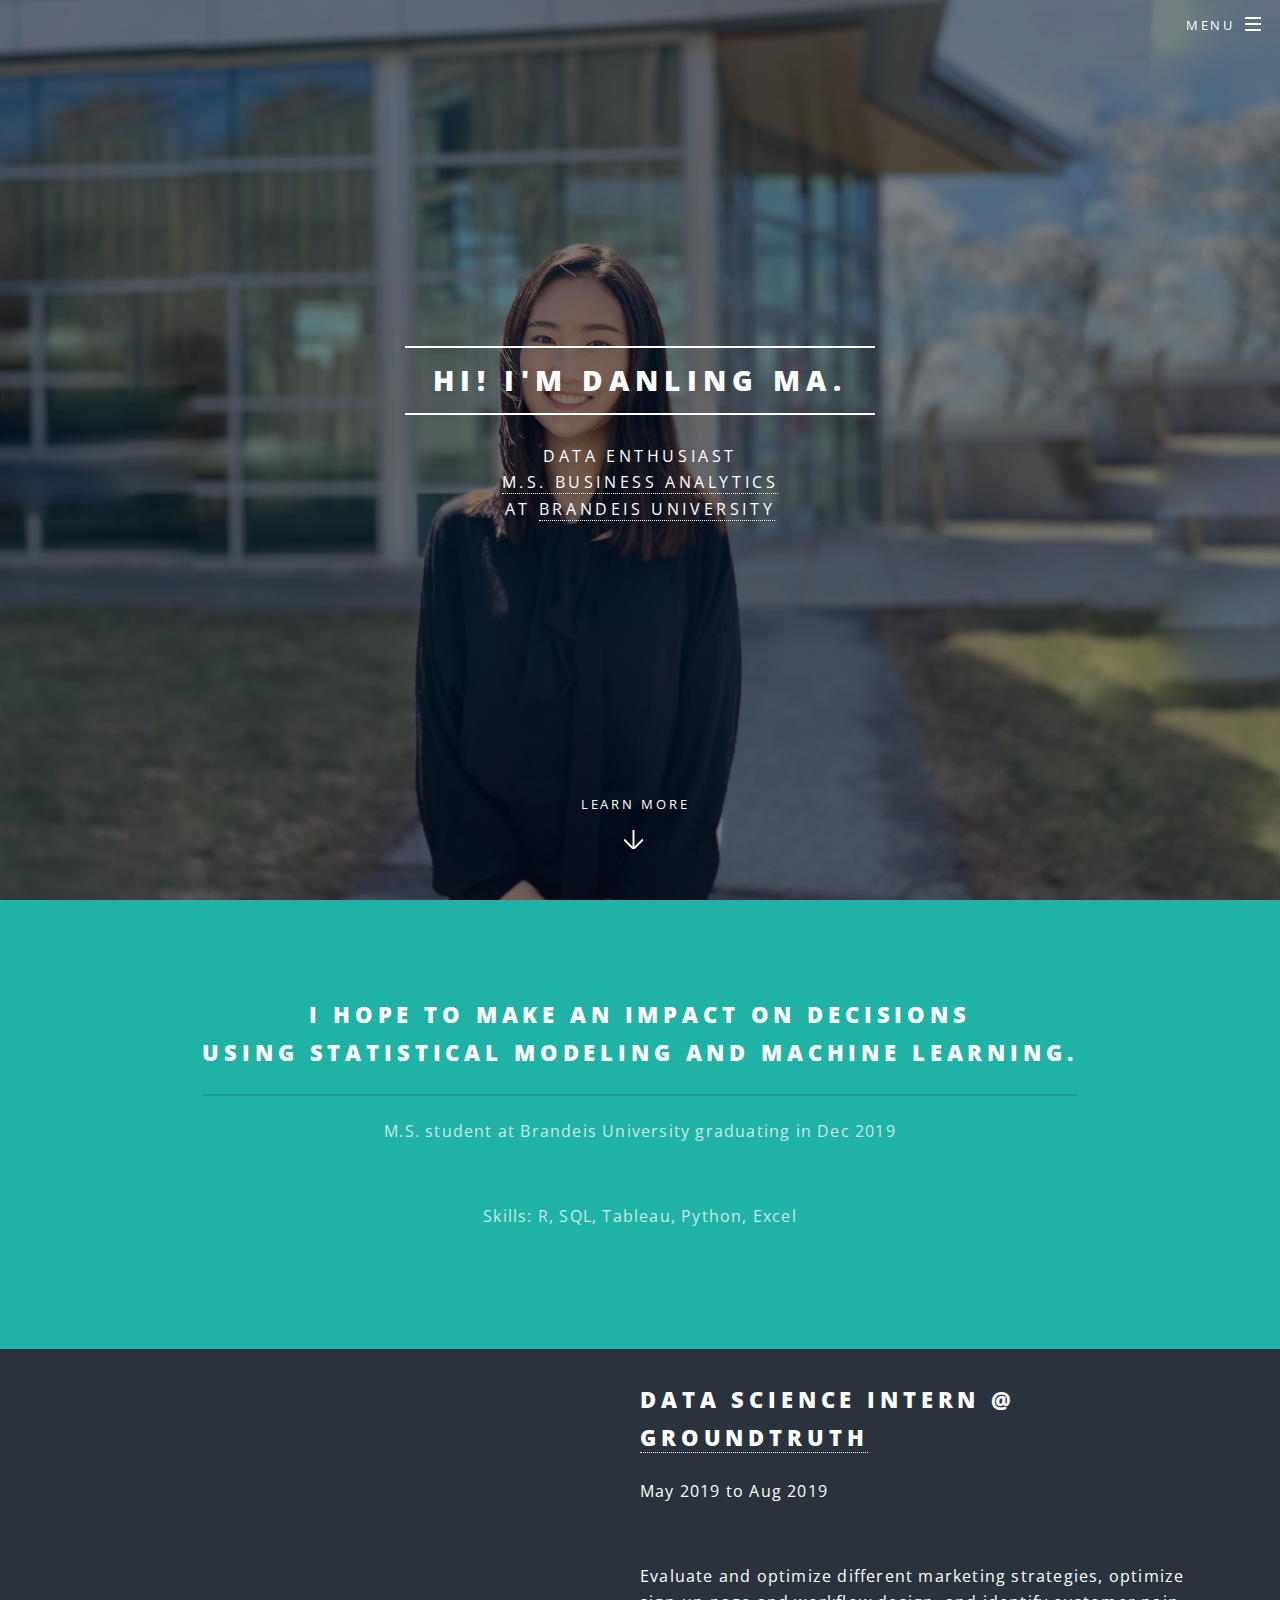
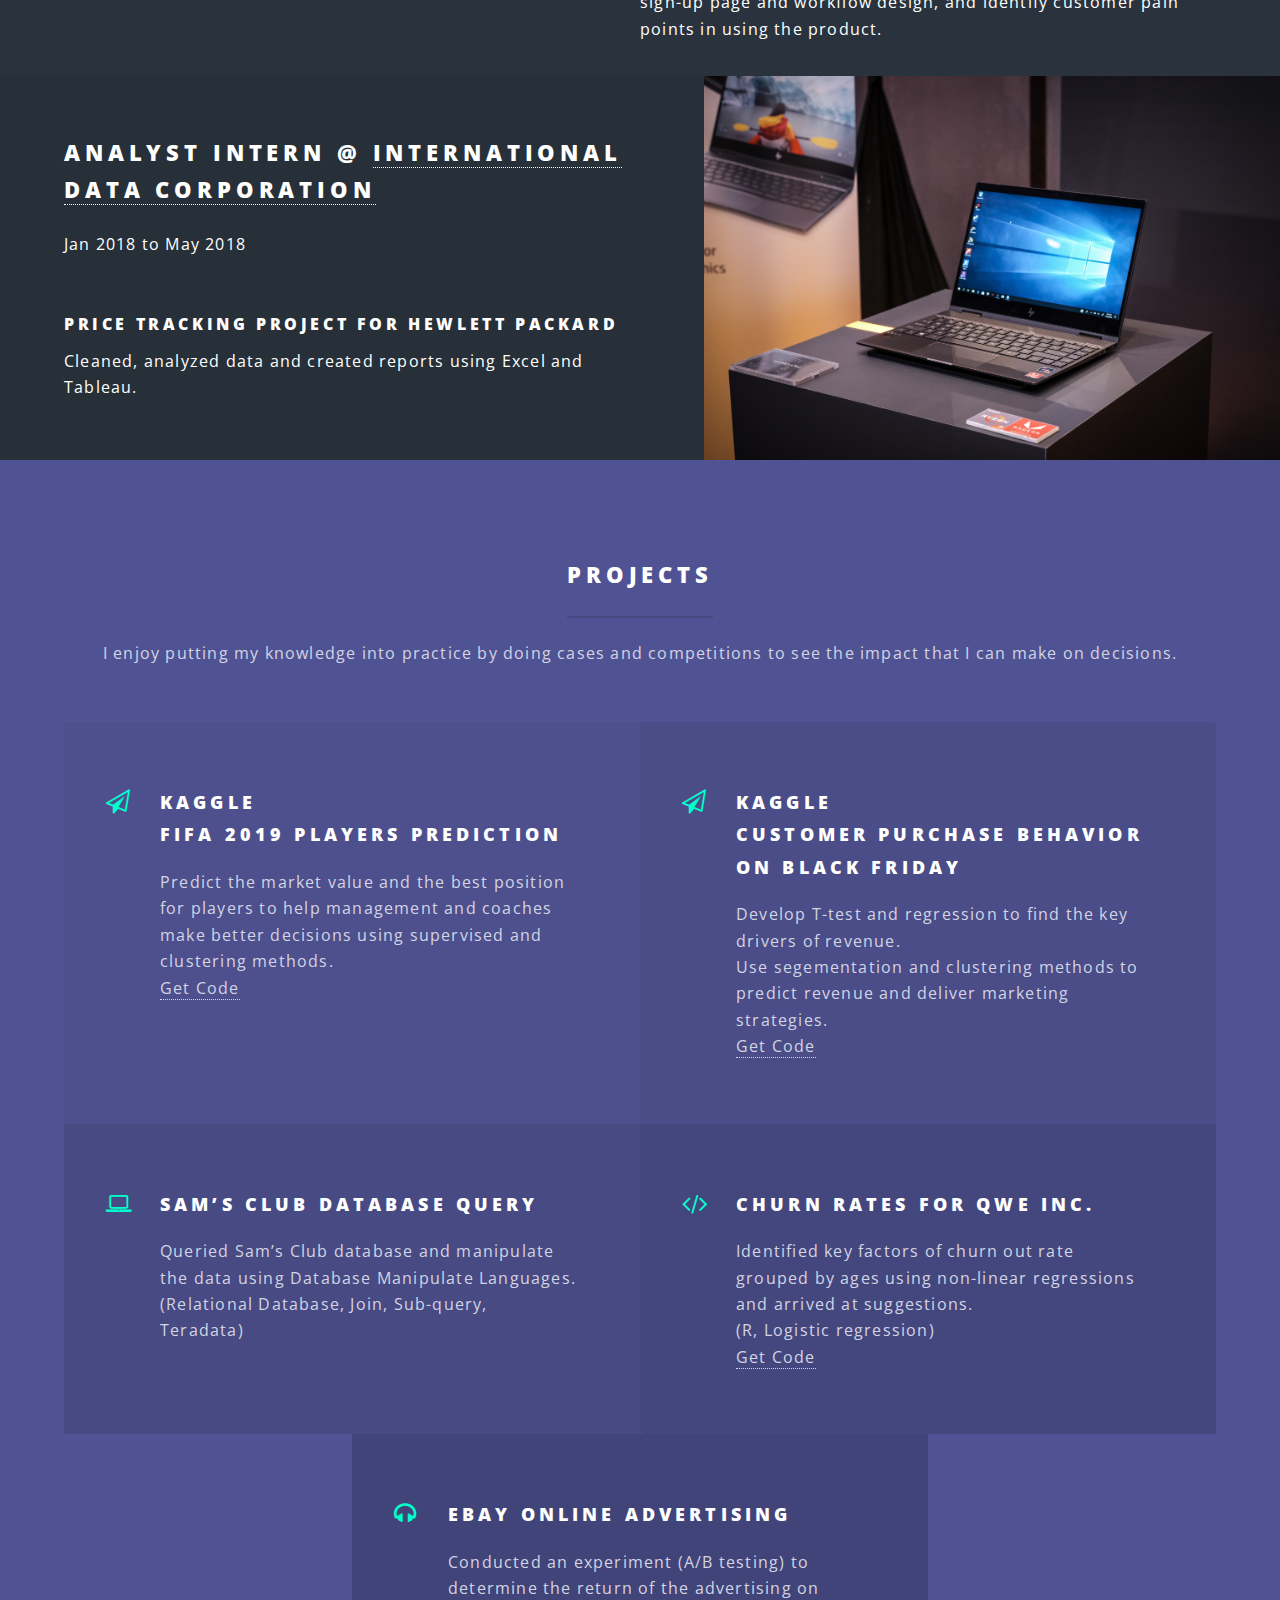
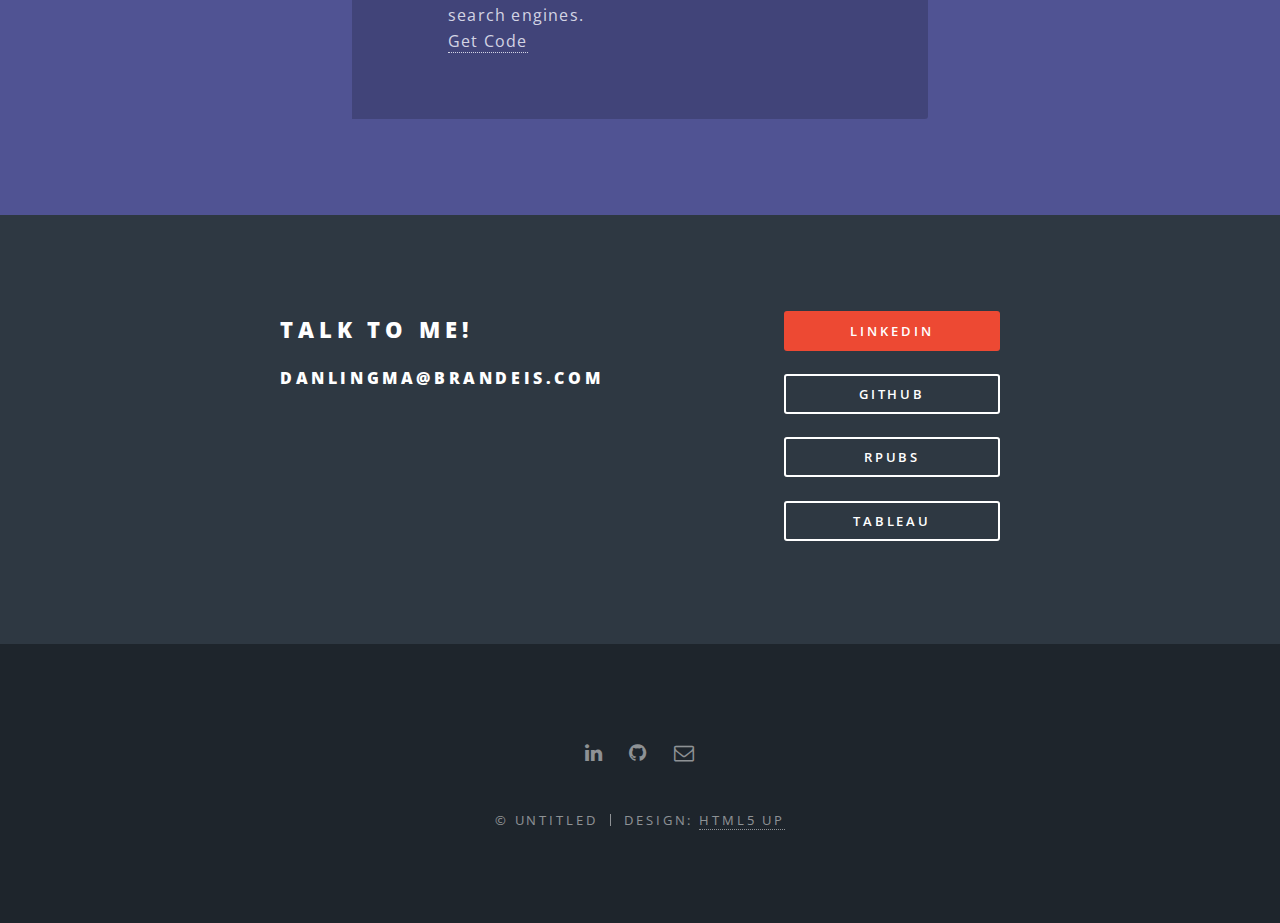
==== commit a64ca88a: "Add files via upload" ====
--- a/index.html
+++ b/index.html
@@ -23,16 +23,17 @@
 						<nav id="nav">
 							<ul>
 								<li class="special">
-									<!--<a href="#menu" class="menuToggle"><span>Menu</span></a>
+									<a href="#menu" class="menuToggle"><span>Menu</span></a>
 									<div id="menu">
 										<ul>
 											<li><a href="index.html">Home</a></li>
-											<li><a href="generic.html">Generic</a></li>
-											<li><a href="elements.html">Elements</a></li>
+											<!--<li><a href="elements.html">Interests</a></li>
+											<li><a href="generic.html">Interests</a></li>
 											<li><a href="#">Sign Up</a></li>
 											<li><a href="#">Log In</a></li>
+											-->
 										</ul>
-									</div>-->
+									</div>
 								</li>
 							</ul>
 						</nav>
@@ -71,12 +72,14 @@
 						<section class="spotlight">
 							<div class="image"><img src="images/pic01.jpg" alt="" /></div><div class="content">
 								<h2>Data Science Intern @ <a href="https://www.groundtruth.com/">GroundTruth</a></h2>
+								<p>May 2019 to Aug 2019</p><br/>
 								<p>Evaluate and optimize different marketing strategies, optimize sign-up page and workflow design, and identify customer pain points in using the product.</p>
 							</div>
 						</section>
 						<section class="spotlight">
 							<div class="image"><img src="images/pic02.jpg" alt="" /></div><div class="content">
 								<h2>Analyst Intern @ <a href="https://www.idc.com/">International Data Corporation</a></h2>
+								<p>Jan 2018 to May 2018</p><br/>
 								<h1>Price Tracking Project for Hewlett Packard</h1>
 								<p>Cleaned, analyzed data and created reports using Excel and Tableau.</p>
 							</div>
@@ -91,6 +94,11 @@
 								<p>I enjoy putting my knowledge into practice by doing cases and competitions to see the impact that I can make on decisions.</p>
 							</header>
 							<ul class="features">
+								<li class="icon fa-paper-plane-o">
+									<h3>Kaggle<br />FIFA 2019 Players Prediction</h3>
+									<p>Predict the market value and the best position for players to help management and coaches make better decisions using supervised and clustering methods.<br/>
+									<a href="https://github.com/Danlingmiama/fifa-2019-players-prediction/blob/master/FIFA%202019%20Predictive%20Analytics%20-%20DI.pdf">Get Code</a> </p>
+								</li>
 								<li class="icon fa-paper-plane-o">
 									<h3>Kaggle<br />Customer Purchase Behavior on Black Friday</h3>
 									<p>Develop T-test and regression to find the key drivers of revenue.<br/>
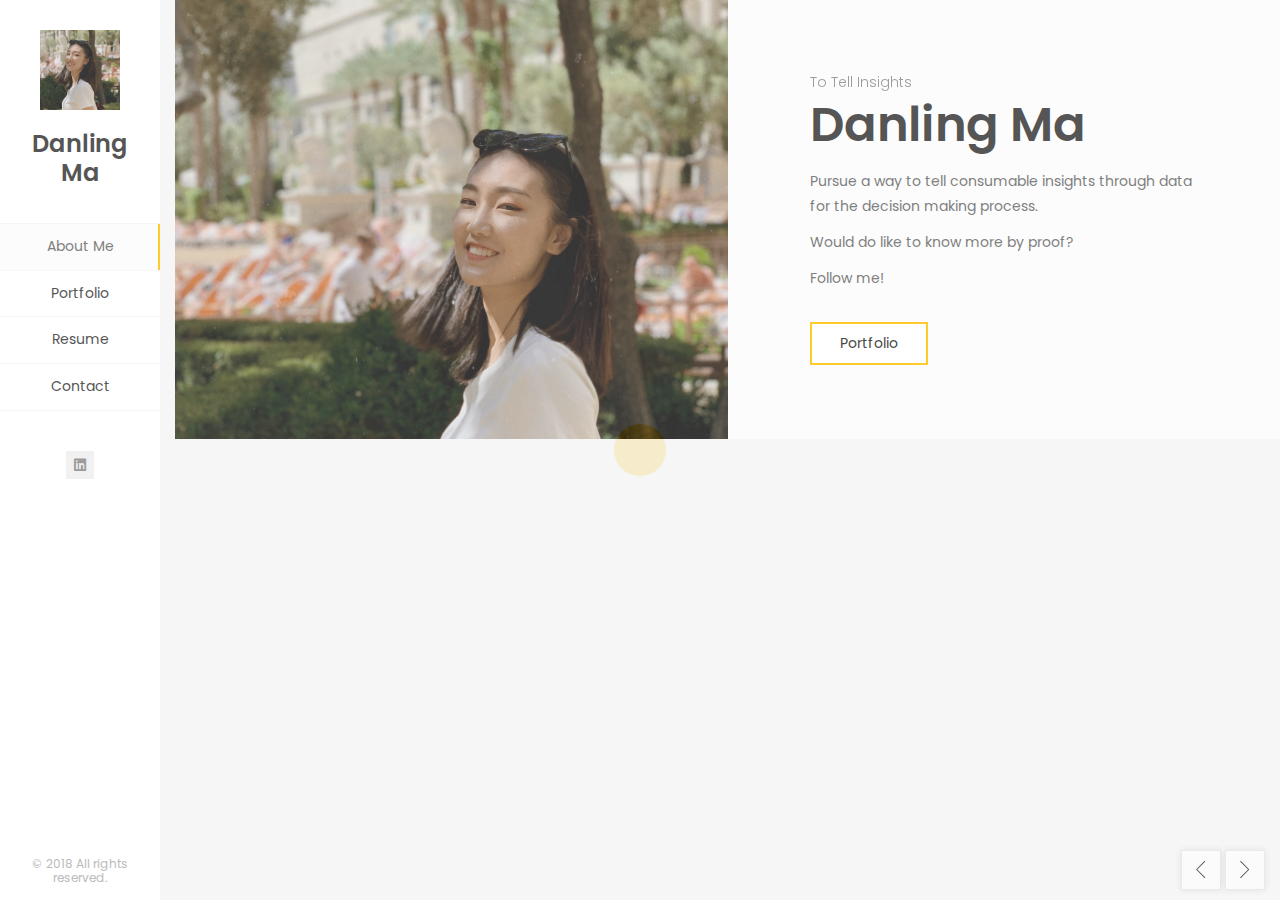
==== commit 757f065d: "update portfolio" ====
--- a/index.html
+++ b/index.html
@@ -1,166 +1,1100 @@
-<!DOCTYPE HTML>
-<!--
-	Spectral by HTML5 UP
-	html5up.net | @ajlkn
-	Free for personal and commercial use under the CCA 3.0 license (html5up.net/license)
--->
-<html>
-	<head>
-		<title>Danling Ma Profile</title>
-		<meta charset="utf-8" />
-		<meta name="viewport" content="width=device-width, initial-scale=1, user-scalable=no" />
-		<link rel="stylesheet" href="assets/css/main.css" />
-		<noscript><link rel="stylesheet" href="assets/css/noscript.css" /></noscript>
-	</head>
-	<body class="landing is-preload">
-
-		<!-- Page Wrapper -->
-			<div id="page-wrapper">
-
-				<!-- Header -->
-					<header id="header" class="alt">
-						<h1><a href="index.html">Danling</a></h1>
-						<nav id="nav">
-							<ul>
-								<li class="special">
-									<a href="#menu" class="menuToggle"><span>Menu</span></a>
-									<div id="menu">
-										<ul>
-											<li><a href="index.html">Home</a></li>
-											<!--<li><a href="elements.html">Interests</a></li>
-											<li><a href="generic.html">Interests</a></li>
-											<li><a href="#">Sign Up</a></li>
-											<li><a href="#">Log In</a></li>
-											-->
-										</ul>
-									</div>
-								</li>
-							</ul>
-						</nav>
-					</header>
-
-				<!-- Banner -->
-					<section id="banner">
-						<div class="inner">
-							<h2>Hi! I'm Danling Ma.</h2>
-							<p>Data enthusiast<br />
-							<a href="https://www.brandeis.edu/global/academics/msba/index.html">M.S. Business Analytics</a><br />
-							at <a href="https://www.brandeis.edu/">Brandeis University</a></p>
-						</div>
-						<a href="#one" class="more scrolly">Learn More</a>
-					</section>
-
-				<!-- One -->
-					<section id="one" class="wrapper style1 special">
-						<div class="inner">
-							<header class="major">
-								<h2>I hope to make an impact on decisions<br />
-								using statistical modeling and machine learning.</h2>
-								<p>M.S. student at Brandeis University graduating in Dec 2019</p><br />
-								Skills: R, SQL, Tableau, Python, Excel</p>
-							<!--</header>
-							<ul class="icons major">
-								<li><span class="icon fa-diamond major style1"><span class="label">Lorem</span></span></li>
-								<li><span class="icon fa-heart-o major style2"><span class="label">Ipsum</span></span></li>
-								<li><span class="icon fa-code major style3"><span class="label">Dolor</span></span></li>
-							</ul>-->
-						</div>
-					</section>
-
-				<!-- Two -->
-					<section id="two" class="wrapper alt style2">
-						<section class="spotlight">
-							<div class="image"><img src="images/pic01.jpg" alt="" /></div><div class="content">
-								<h2>Data Science Intern @ <a href="https://www.groundtruth.com/">GroundTruth</a></h2>
-								<p>May 2019 to Aug 2019</p><br/>
-								<p>Evaluate and optimize different marketing strategies, optimize sign-up page and workflow design, and identify customer pain points in using the product.</p>
-							</div>
-						</section>
-						<section class="spotlight">
-							<div class="image"><img src="images/pic02.jpg" alt="" /></div><div class="content">
-								<h2>Analyst Intern @ <a href="https://www.idc.com/">International Data Corporation</a></h2>
-								<p>Jan 2018 to May 2018</p><br/>
-								<h1>Price Tracking Project for Hewlett Packard</h1>
-								<p>Cleaned, analyzed data and created reports using Excel and Tableau.</p>
-							</div>
-						</section>
-					</section>
-
-				<!-- Three -->
-					<section id="three" class="wrapper style3 special">
-						<div class="inner">
-							<header class="major">
-								<h2>Projects</h2>
-								<p>I enjoy putting my knowledge into practice by doing cases and competitions to see the impact that I can make on decisions.</p>
-							</header>
-							<ul class="features">
-								<li class="icon fa-paper-plane-o">
-									<h3>Kaggle<br />FIFA 2019 Players Prediction</h3>
-									<p>Predict the market value and the best position for players to help management and coaches make better decisions using supervised and clustering methods.<br/>
-									<a href="https://github.com/Danlingmiama/fifa-2019-players-prediction/blob/master/FIFA%202019%20Predictive%20Analytics%20-%20DI.pdf">Get Code</a> </p>
-								</li>
-								<li class="icon fa-paper-plane-o">
-									<h3>Kaggle<br />Customer Purchase Behavior on Black Friday</h3>
-									<p>Develop T-test and regression to find the key drivers of revenue.<br/>
-										Use segementation and clustering methods to predict revenue and deliver marketing strategies.<br/>
-									<a href="http://rpubs.com/DanlingMa/487437">Get Code</a> </p>
-								</li>
-								<li class="icon fa-laptop">
-									<h3>Sam’s Club Database Query</h3>
-									<p>Queried Sam’s Club database and manipulate the data using Database Manipulate Languages.<br />(Relational Database, Join, Sub-query, Teradata)</p>
-								</li>
-								<li class="icon fa-code">
-									<h3>Churn Rates for QWE Inc.</h3>
-									<p>Identified key factors of churn out rate grouped by ages using non-linear regressions and arrived at suggestions.<br />(R, Logistic regression)<br/>
-										<a href="http://rpubs.com/DanlingMa/487438">Get Code</a> </p>
-								</li>
-								<li class="icon fa-headphones">
-									<h3>eBay Online Advertising</h3>
-									<p>Conducted an experiment (A/B testing) to determine the return of the advertising on search engines.<br/>
-										<a href="http://rpubs.com/DanlingMa/489678">Get Code</a> </p>
-								</li>
-							</ul>
-						</div>
-					</section>
-
-				<!-- CTA -->
-					<section id="cta" class="wrapper style4">
-						<div class="inner">
-							<header>
-								<h2>Talk to me!</h2>
-								<h1>danlingma@brandeis.com</h1>
-							</header>
-							<ul class="actions stacked">
-								<li><a href="https://www.linkedin.com/in/danlingma1995/" class="button fit primary">LinkedIn</a></li>
-								<li><a href="https://github.com/Danlingmiama" class="button fit">Github</a></li>
-								<li><a href="http://rpubs.com/DanlingMa/" class="button fit">RPubs</a></li>
-								<li><a href="https://public.tableau.com/profile/danling.ma#!/" class="button fit">Tableau</a></li>
-							</ul>
-						</div>
-					</section>
-
-				<!-- Footer -->
-					<footer id="footer">
-						<ul class="icons">
-							<li><a href="https://www.linkedin.com/in/danlingma1995/" class="icon fa-linkedin"><span class="label">Linkedin</span></a></li>
-							<li><a href="https://github.com/Danlingmiama" class="icon fa-github"><span class="label">Github</span></a></li>
-							<li><a href="mailto:danlingma@brandeis.edu" class="icon fa-envelope-o"><span class="label">Email</span></a></li>
-						</ul>
-						<ul class="copyright">
-							<li>&copy; Untitled</li><li>Design: <a href="http://html5up.net">HTML5 UP</a></li>
-						</ul>
-					</footer>
-
-			</div>
-
-		<!-- Scripts -->
-			<script src="assets/js/jquery.min.js"></script>
-			<script src="assets/js/jquery.scrollex.min.js"></script>
-			<script src="assets/js/jquery.scrolly.min.js"></script>
-			<script src="assets/js/browser.min.js"></script>
-			<script src="assets/js/breakpoints.min.js"></script>
-			<script src="assets/js/util.js"></script>
-			<script src="assets/js/main.js"></script>
-
-	</body>
-</html>+<!DOCTYPE html>
+<html lang="en" class="no-js">
+  <head>
+    <meta charset="UTF-8" />
+    <meta http-equiv="X-UA-Compatible" content="IE=edge"> 
+    <title>Kerge - Resume / CV / vCard Template</title>
+    <meta name="viewport" content="width=device-width, initial-scale=1, maximum-scale=1" />
+    <meta name="description" content="Kerge - Resume / CV / vCard Template" />
+    <meta name="keywords" content="vcard, resposnive, retina, resume, jquery, css3, bootstrap, Material CV, portfolio" />
+    <meta name="author" content="lmpixels" />
+    <link rel="shortcut icon" href="favicon.ico">
+
+    <link rel="stylesheet" href="css/bootstrap.min.css" type="text/css">
+    <link rel="stylesheet" href="css/animate.css" type="text/css">
+    <link rel="stylesheet" href="css/animations.css" type="text/css">
+    <link rel="stylesheet" href="css/owl.carousel.css" type="text/css">
+    <link rel="stylesheet" href="css/magnific-popup.css" type="text/css">
+    <link rel="stylesheet" href="css/main.css" type="text/css">
+
+    <script src="js/modernizr.custom.js"></script>
+  </head>
+
+  <body>
+    <!-- Loading animation -->
+    <div class="preloader">
+      <div class="preloader-animation">
+        <div class="preloader-spinner">
+        </div>
+      </div>
+    </div>
+    <!-- /Loading animation -->
+
+    <div id="page" class="page">
+      <!-- Header -->
+      <header id="site_header" class="header mobile-menu-hide">
+        <div class="header-content clearfix">
+          <div class="my-photo">
+            <img src="images/photo.jpg" alt="image">
+          </div>
+
+          <div class="site-title-block">
+            <div class="site-title">Danling Ma</div>
+          </div>
+
+          <!-- Navigation -->
+          <div class="site-nav">
+            <!-- Main menu -->
+            <ul id="nav" class="site-main-menu">
+              <li>
+                <a class="pt-trigger" href="#about-me">About Me</a><!-- href value = data-id without # of .pt-page. -->
+              </li>
+              <li>
+                <a class="pt-trigger" href="#portfolio">Portfolio</a>
+              </li>
+              <li>
+                <a class="pt-trigger" href="#resume">Resume</a>
+              </li>
+<!--              <li>-->
+<!--                <a class="pt-trigger" href="#blog">Blog</a>-->
+<!--              </li>-->
+              <li>
+                <a class="pt-trigger" href="#contact">Contact</a>
+              </li>
+            </ul>
+            <!-- /Main menu -->
+          </div>
+          <!-- Navigation -->
+
+          <!-- Social Links -->
+          <div class="social-links">
+<!--            <a href="#" target="_blank"><i class="fab fa-twitter"></i></a>-->
+            <a href="https://www.linkedin.com/in/danlingma1995/" target="_blank"><i class="fab fa-linkedin"></i></a>
+<!--            <a href="#" target="_blank"><i class="fab fa-github-f"></i></a>-->
+          </div>
+          <!-- / Social Links -->
+
+          <!-- Copyrights -->
+          <div class="copyrights">© 2018 All rights reserved.</div>
+          <!-- / Copyrights -->
+        </div>
+      </header>
+      <!-- /Header -->
+
+      <!-- Mobile Header -->
+      <div class="mobile-header mobile-visible">
+        <div class="mobile-logo-container">
+          <div class="mobile-header-image">
+            <a href="#">
+                <img src="images/photo.jpg" alt="image">
+            </a>
+          </div>
+          <div class="mobile-site-title"><a href="#">Danling Ma</a></div>
+        </div>
+
+        <a class="menu-toggle mobile-visible">
+          <i class="fa fa-bars"></i>
+        </a>
+      </div>
+      <!-- /Mobile Header -->
+
+      <!-- Arrows Nav -->
+      <div class="lmpixels-arrows-nav">
+        <div class="lmpixels-arrow-left"><i class="lnr lnr-chevron-left"></i></div>
+        <div class="lmpixels-arrow-right"><i class="lnr lnr-chevron-right"></i></div>
+      </div>
+      <!-- /Arrows Nav -->
+
+      <!-- Main Content -->
+      <div id="main" class="site-main">
+        <!-- Page changer wrapper -->
+        <div class="pt-wrapper">
+          <!-- Subpages -->
+          <div class="subpages">
+
+            <!-- Home Subpage -->
+            <section class="pt-page" data-id="about-me">
+              <div class="section-inner start-page-full-width">
+                <div class="start-page-full-width">
+                  <div class="row">
+                    <div class="col-sm-12 col-md-6 col-lg-6">
+                        <div class="inner-content">
+                          <div class="fill-block"></div>
+                        </div>
+                    </div>
+                    <div class="col-sm-12 col-md-6 col-lg-6">
+                      <div class="inner-content">
+                        <div class="hp-text-block">
+                          <!-- Text rotation / Subtitle -->
+                          <div class="owl-carousel text-rotation">                                    
+                            <div class="item">
+                              <div class="sp-subtitle">To Tell Insights</div>
+                            </div>
+                            <div class="item">
+                              <div class="sp-subtitle">Use Data</div>
+                            </div>
+                          </div>
+                          <!-- /Text rotation / Subtitle -->
+
+                          <h2 class="hp-main-title">Danling Ma</h2>
+                          <p> Pursue a way to tell consumable insights through data for the decision making process. </p>
+                          <p> Would do like to know more by proof? </p>
+                          <p> Follow me! </p>
+                          <div class="hp-buttons">
+                            <a href="#portfolio" target="_blank" class="btn btn-primary">Portfolio</a>
+                          </div>
+                        </div>
+                      </div>
+                    </div>
+                  </div>
+                </div>
+              </div>
+
+<!--              <div class="section-inner custom-page-content">-->
+<!--                <div class="page-content">-->
+<!--                  &lt;!&ndash; Services Block Title &ndash;&gt;-->
+<!--                  <div class="row">-->
+<!--                    <div class="col-xs-12 col-sm-12">-->
+<!--                      <div class="col-inner">-->
+<!--                        <div class="block-title">-->
+<!--                            <h3>What I Do</h3>-->
+<!--                        </div>-->
+<!--                      </div>-->
+<!--                    </div>-->
+<!--                  </div>-->
+<!--                  &lt;!&ndash; /Services Block Title &ndash;&gt;-->
+
+<!--                  &lt;!&ndash; Services Block &ndash;&gt;-->
+<!--                  <div class="row">-->
+<!--                    <div class="col-xs-12 col-sm-6">-->
+<!--                      <div class="col-inner">-->
+<!--                        <div class="info-list-w-icon">-->
+<!--                          &lt;!&ndash; Service Item 1 &ndash;&gt;-->
+<!--                          <div class="info-block-w-icon">-->
+<!--                            <div class="ci-icon">-->
+<!--                              <i class="lnr lnr-store"></i>-->
+<!--                            </div>-->
+<!--                            <div class="ci-text">-->
+<!--                              <h4>Ecommerce</h4>-->
+<!--                              <p>Pellentesque pellentesque, ipsum sit amet auctor accumsan, odio tortor bibendum massa, sit amet ultricies ex lectus scelerisque nibh. Ut non sodales odio.</p>-->
+<!--                            </div>-->
+<!--                          </div>-->
+<!--                          &lt;!&ndash; /Service Item 1 &ndash;&gt;-->
+
+<!--                          &lt;!&ndash; Service Item 2 &ndash;&gt;-->
+<!--                          <div class="info-block-w-icon">-->
+<!--                            <div class="ci-icon">-->
+<!--                              <i class="lnr lnr-laptop-phone"></i>-->
+<!--                            </div>-->
+<!--                            <div class="ci-text">-->
+<!--                              <h4>Web Design</h4>-->
+<!--                              <p>Pellentesque pellentesque, ipsum sit amet auctor accumsan, odio tortor bibendum massa, sit amet ultricies ex lectus scelerisque nibh. Ut non sodales odio.</p>-->
+<!--                            </div>-->
+<!--                          </div>-->
+<!--                          &lt;!&ndash; Service Item 2 &ndash;&gt;-->
+<!--                        </div>-->
+<!--                      </div>-->
+<!--                    </div>-->
+
+<!--                    <div class="col-xs-12 col-sm-6">-->
+<!--                      <div class="col-inner">-->
+<!--                        <div class="info-list-w-icon">-->
+<!--                          &lt;!&ndash; Service Item 3 &ndash;&gt;-->
+<!--                          <div class="info-block-w-icon">-->
+<!--                            <div class="ci-icon">-->
+<!--                              <i class="lnr lnr-pencil"></i>-->
+<!--                            </div>-->
+<!--                            <div class="ci-text">-->
+<!--                              <h4>Copywriter</h4>-->
+<!--                              <p>Pellentesque pellentesque, ipsum sit amet auctor accumsan, odio tortor bibendum massa, sit amet ultricies ex lectus scelerisque nibh. Ut non sodales odio.</p>-->
+<!--                            </div>-->
+<!--                          </div>-->
+<!--                          &lt;!&ndash; Service Item 3 &ndash;&gt;-->
+
+<!--                          &lt;!&ndash; Service Item 4 &ndash;&gt;-->
+<!--                          <div class="info-block-w-icon">-->
+<!--                            <div class="ci-icon">-->
+<!--                              <i class="lnr lnr-flag"></i>-->
+<!--                            </div>-->
+<!--                            <div class="ci-text">-->
+<!--                              <h4>Management</h4>-->
+<!--                              <p>Pellentesque pellentesque, ipsum sit amet auctor accumsan, odio tortor bibendum massa, sit amet ultricies ex lectus scelerisque nibh. Ut non sodales odio.</p>-->
+<!--                            </div>-->
+<!--                          </div>-->
+<!--                          &lt;!&ndash; Service Item 4 &ndash;&gt;-->
+<!--                        </div>-->
+<!--                      </div>-->
+<!--                    </div>-->
+<!--                  </div>-->
+<!--                  &lt;!&ndash; /Services Block &ndash;&gt;-->
+
+<!--                  &lt;!&ndash; Testimonials Block &ndash;&gt;-->
+<!--                  <div class="row">-->
+<!--                    <div class="col-xs-12 col-sm-12">-->
+<!--                      <div class="col-inner ts-25 bs-50">-->
+<!--                        &lt;!&ndash; Testimonials Block Title &ndash;&gt;-->
+<!--                        <div class="block-title">-->
+<!--                            <h3>Testimonials<span></span></h3>-->
+<!--                        </div>-->
+<!--                        &lt;!&ndash; /Testimonials Block Title &ndash;&gt;-->
+
+<!--                        &lt;!&ndash; Testimonials Carousel Block &ndash;&gt;-->
+<!--                        <div class="testimonials owl-carousel">-->
+<!--                          &lt;!&ndash; Testimonial 1 &ndash;&gt;-->
+<!--                          <div class="testimonial-item">-->
+
+<!--                            &lt;!&ndash; Testimonial Content &ndash;&gt;-->
+<!--                            <div class="testimonial-content">-->
+<!--                              <div class="testimonial-text">-->
+<!--                                <p>Nam tempor commodo mi id sodales. Aenean sit amet nibh nec sapien consequat porta a sit amet diam.</p>-->
+<!--                              </div>-->
+<!--                            </div>-->
+<!--                            &lt;!&ndash; /Testimonial Content &ndash;&gt;-->
+
+<!--                            &lt;!&ndash; Testimonial Author &ndash;&gt;-->
+<!--                            <div class="testimonial-credits">-->
+<!--                              &lt;!&ndash; Picture &ndash;&gt;-->
+<!--                              <div class="testimonial-picture">-->
+<!--                                <img src="images/testimonials/testimonial-2.jpg" alt="Gary Johnson"/>-->
+<!--                              </div>-->
+<!--                              &lt;!&ndash; /Picture &ndash;&gt;-->
+<!--                              &lt;!&ndash; Testimonial author information &ndash;&gt;-->
+<!--                              <div class="testimonial-author-info">-->
+<!--                                <p class="testimonial-author">Gary Johnson</p>-->
+<!--                                <p class="testimonial-firm">Locost Accessories</p>-->
+<!--                              </div>-->
+<!--                            </div>-->
+<!--                            &lt;!&ndash; /Testimonial author information &ndash;&gt;-->
+
+<!--                          </div>-->
+<!--                          &lt;!&ndash; End of Testimonial 1 &ndash;&gt;-->
+
+<!--                          &lt;!&ndash; Testimonial 2 &ndash;&gt;-->
+<!--                          <div class="testimonial-item">-->
+
+<!--                            &lt;!&ndash; Testimonial Content &ndash;&gt;-->
+<!--                            <div class="testimonial-content">-->
+<!--                              <div class="testimonial-text">-->
+<!--                                <p>Donec eu est vel metus consequat volutpat. Nunc aliquet euismod mauris, a feugiat urna ullamcorper non.</p>-->
+<!--                              </div>-->
+<!--                            </div>-->
+<!--                            &lt;!&ndash; /Testimonial Content &ndash;&gt;-->
+
+<!--                            &lt;!&ndash; Testimonial Author &ndash;&gt;-->
+<!--                            <div class="testimonial-credits">-->
+<!--                              &lt;!&ndash; Picture &ndash;&gt;-->
+<!--                              <div class="testimonial-picture">-->
+<!--                                <img src="images/testimonials/testimonial-1.jpg" alt="Daniel Pringle"/>-->
+<!--                              </div>-->
+<!--                              &lt;!&ndash; /Picture &ndash;&gt;-->
+<!--                              &lt;!&ndash; Testimonial author information &ndash;&gt;-->
+<!--                              <div class="testimonial-author-info">-->
+<!--                                <p class="testimonial-author">Daniel Pringle</p>-->
+<!--                                <p class="testimonial-firm">Rolling Thunder</p>-->
+<!--                              </div>-->
+<!--                            </div>-->
+<!--                            &lt;!&ndash; /Testimonial author information &ndash;&gt;-->
+<!--                          </div>-->
+<!--                          &lt;!&ndash; End of Testimonial 2 &ndash;&gt;-->
+
+<!--                          &lt;!&ndash; Testimonial 3 &ndash;&gt;-->
+<!--                          <div class="testimonial-item">-->
+
+<!--                            &lt;!&ndash; Testimonial Content &ndash;&gt;-->
+<!--                            <div class="testimonial-content">-->
+<!--                              <div class="testimonial-text">-->
+<!--                                <p>Etiam pretium ipsum quis justo dictum accumsan. Phasellus egestas odio a velit scelerisque, imperdiet elementum lorem aliquet.</p>-->
+<!--                              </div>-->
+<!--                            </div>-->
+<!--                            &lt;!&ndash; /Testimonial Content &ndash;&gt;-->
+
+<!--                            &lt;!&ndash; Testimonial Author &ndash;&gt;-->
+<!--                            <div class="testimonial-credits">-->
+<!--                              &lt;!&ndash; Picture &ndash;&gt;-->
+<!--                              <div class="testimonial-picture">-->
+<!--                                <img src="images/testimonials/testimonial-3.jpg" alt="Billy Adams"/>-->
+<!--                              </div>-->
+<!--                              &lt;!&ndash; /Picture &ndash;&gt;-->
+<!--                              &lt;!&ndash; Testimonial author information &ndash;&gt;-->
+<!--                              <div class="testimonial-author-info">-->
+<!--                                <p class="testimonial-author">Billy Adams</p>-->
+<!--                                <p class="testimonial-firm">Sagebrush</p>-->
+<!--                              </div>-->
+<!--                            </div>-->
+<!--                            &lt;!&ndash; /Testimonial author information &ndash;&gt;-->
+<!--                          </div>-->
+<!--                          &lt;!&ndash; End of Testimonial 3 &ndash;&gt;-->
+<!--                        </div>-->
+<!--                        &lt;!&ndash; /Testimonials Carousel Block &ndash;&gt;-->
+<!--                      </div>-->
+<!--                    </div>-->
+<!--                  </div>-->
+<!--                  &lt;!&ndash; /Testimonials Block &ndash;&gt;-->
+
+<!--                  &lt;!&ndash; Clients Block &ndash;&gt;-->
+<!--                  <div class="row">-->
+<!--                    <div class="col-xs-12 col-sm-12">-->
+<!--                      <div class="col-inner">-->
+<!--                        &lt;!&ndash; Clients Block Title &ndash;&gt;-->
+<!--                        <div class="block-title">-->
+<!--                          <h3>Clients<span></span></h3>-->
+<!--                        </div>-->
+<!--                        &lt;!&ndash; /Clients Block Title &ndash;&gt;-->
+
+<!--                        &lt;!&ndash; Clients Carousel Block &ndash;&gt;-->
+<!--                        <div class="clients owl-carousel">-->
+<!--                          <div class="client-block">-->
+<!--                            <a href="#" target="_blank" title="Logo">-->
+<!--                              <img src="images/clients/client-7.png" alt="Logo">-->
+<!--                            </a>-->
+<!--                          </div>-->
+<!--                          <div class="client-block">-->
+<!--                            <a href="#" target="_blank" title="Logo">-->
+<!--                              <img src="images/clients/client-6.png" alt="Logo">-->
+<!--                            </a>-->
+<!--                          </div>-->
+<!--                          <div class="client-block">-->
+<!--                            <a href="#" target="_blank" title="Logo">-->
+<!--                              <img src="images/clients/client-5.png" alt="Logo">-->
+<!--                            </a>-->
+<!--                          </div>-->
+<!--                          <div class="client-block">-->
+<!--                            <a href="#" target="_blank" title="Logo">-->
+<!--                              <img src="images/clients/client-4.png" alt="Logo">-->
+<!--                            </a>-->
+<!--                          </div>-->
+<!--                          <div class="client-block">-->
+<!--                            <a href="#" target="_blank" title="Logo">-->
+<!--                              <img src="images/clients/client-3.png" alt="Logo">-->
+<!--                            </a>-->
+<!--                          </div>-->
+<!--                          <div class="client-block">-->
+<!--                            <a href="#" target="_blank" title="Logo">-->
+<!--                              <img src="images/clients/client-2.png" alt="Logo">-->
+<!--                            </a>-->
+<!--                          </div>-->
+<!--                          <div class="client-block">-->
+<!--                            <a href="#" target="_blank" title="Logo">-->
+<!--                              <img src="images/clients/client-1.png" alt="Logo">-->
+<!--                            </a>-->
+<!--                          </div>-->
+<!--                        </div>-->
+<!--                        &lt;!&ndash; /Clients Carousel Block &ndash;&gt;-->
+<!--                      </div>-->
+<!--                    </div>-->
+<!--                  </div>-->
+<!--                  &lt;!&ndash; /Clients Block &ndash;&gt;-->
+<!--                </div>-->
+<!--              </div>-->
+            </section>
+            <!-- End of Home Subpage -->
+
+
+
+
+            <!-- Resume Subpage -->
+            <section class="pt-page" data-id="resume">
+              <div class="section-inner custom-page-content">
+                <div class="section-title-block second-style">
+                  <h2 class="section-title">Resume</h2>
+<!--                  <h5 class="section-description">Master's Degree in Business Analytics (STEM)</h5>-->
+                </div>
+
+                <div class="section-content">
+                  <div class="row">
+                    <div class="col-xs-12 col-sm-8">
+                      <div class="col-inner bs-30">
+
+
+                                                <div class="block-title">
+                            <h3>Experience<span></span></h3>
+                        </div>
+
+
+                        <div class="timeline timeline-second-style clearfix">
+                          <div class="timeline-item clearfix">
+                            <div class="left-part">
+                              <h5 class="item-period">2019 Summer</h5>
+                              <h5 class="item-period"><font color="#4aa61c">GroundTruth</font></h5>
+                              <span class="item-company">Advertising</span>
+                              <span class="item-company">Mountain View, CA</span>
+                            </div>
+                            <div class="divider"></div>
+                            <div class="right-part">
+                              <h4 class="item-title">Data Science Intern</h4>
+                              <font color="#4aa61c">Technical</font>
+                              <p>Constructed a <span style="background-color: #afdb9a">Spark</span> data pipeline to speed up an existing <span style="background-color: #afdb9a">Hive</span> pipeline</p>
+                              <p>Built-up a <span style="background-color: #afdb9a">machine learning</span> pipeline and generated <b>20%</b> more of leads and lowered <b>45%</b> of the acquisition cost</p>
+                              <p>Segemented users and simplified the user journey based on insights of the <span style="background-color: #afdb9a">Tableau </span>dashboard </p>
+                              <font color="#4aa61c">Business</font>
+                              <p>Optimized lead generation campaigns and strategies with the marketing team</p>
+                              <p>Reported to the director of the marketing weekly and delivered insights and suggestions</p>
+
+                              <p></p>
+                            </div>
+                          </div>
+
+                          <div class="timeline-item clearfix">
+                            <div class="left-part">
+                              <h5 class="item-period">2018 Spring</h5>
+                              <h5 class="item-period"><font color="#4778ff">International Data Corporation</font></h5>
+                              <span class="item-company">Marketing Research</span>
+                              <span class="item-company">Beijing, CN</span>
+                            </div>
+                            <div class="divider"></div>
+                            <div class="right-part">
+                              <h4 class="item-title">Business Analyst Intern</h4>
+                              <p>Generated <span style="background-color: #acc1fc">Tableau</span> dashboard including price trends and market segments to help the client optimize campaign strategies</p>
+                            </div>
+                          </div>
+                        </div>
+
+
+                        <div class="block-title">
+                            <h3>Education</h3>
+                        </div>
+
+                        <div class="timeline timeline-second-style bs-30 clearfix">
+                          <div class="timeline-item clearfix">
+                            <div class="left-part">
+                              <h5 class="item-period">2018.09 - 2019.12</h5>
+                              <h5 class="item-period"><font color="#525150">Brandeis University</font></h5>
+                              <span class="item-company">MA, US</span>
+                            </div>
+                            <div class="divider"></div>
+                            <div class="right-part">
+                              <h4 class="item-title">M.S in Business Analytics GPA:3.9/4.0</h4>
+                              <p>Machine Learning for Business, Marketing Analytics, Introduction to NLP, Applied Econometrics, Time Series Forecasting, Healthcare Data Analytics and Data Mining, Information Visualizations</p>
+                            </div>
+                          </div>
+
+                          <div class="timeline-item clearfix">
+                            <div class="left-part">
+                              <h5 class="item-period">2007</h5>
+                              <h5 class="item-period"><font color="#525150">Beijing Technology and Business University</font></h5>
+                              <span class="item-company">Beijing, CN</span>
+                            </div>
+                            <div class="divider"></div>
+                            <div class="right-part">
+                              <h4 class="item-title">B.S in Accounting</h4>
+                              <h4 class="item-title">GPA: 3.7/4.0</h4>
+                              <p>Calculus, Linear Algebra, Probability, Statistics</p>
+                            </div>
+                          </div>
+                        </div>
+
+
+
+
+                      </div>
+                    </div>
+
+                    <div class="col-xs-12 col-sm-4">
+                      <div class="col-inner">
+
+                        <div class="block-title">
+                          <h3>Programming<span></span></h3>
+                        </div>
+
+                        <div class="skills-info skills-second-style">
+
+                          <!-- Skill 3 -->
+                          <div class="clearfix">
+                            <h4>Python</h4>
+<!--                            <div class="skill-value">80%</div>-->
+                          </div>
+                          <div class="skill-container">
+                            <div class="skill-percentage skill-3"></div>
+                          </div>
+                          <!-- /Skill 3 -->
+
+                          <!-- Skill 6 -->
+                          <div class="clearfix">
+                            <h4>R</h4>
+                          </div>
+                          <div class="skill-container">
+                            <div class="skill-percentage skill-6"></div>
+                          </div>
+                          <!-- /Skill 6 -->
+
+
+                        <div class="block-title ts-10">
+                          <h3>Databases<span></span></h3>
+                        </div>
+                          <div class="clearfix"><h4>MySQL</h4></div>
+                          <div class="clearfix"><h4>PostgreSQL (Redshift)</h4></div>
+                          <div class="clearfix"><h4>Presto</h4></div>
+
+                        <div class="block-title ts-10">
+                          <h3>Big Data Tools<span></span></h3>
+                        </div>
+                          <div class="clearfix"><h4>Spark</h4></div>
+                          <div class="clearfix"><h4>AWS (EC2, S3, Athena, SageMaker)</h4></div>
+                          <div class="clearfix"><h4>Hive</h4></div>
+
+                        <div class="block-title ts-10">
+                          <h3>Data Analysis<span></span></h3>
+                        </div>
+                          <div class="clearfix"><h4>Tableau (Dashboard)</h4></div>
+                          <div class="clearfix"><h4>Google Analytics</h4></div>
+                          <div class="clearfix"><h4>MS Offfice Excel (Pivot Table)</h4></div>
+<!--                          &lt;!&ndash; Skill 1 &ndash;&gt;-->
+<!--                          <div class="clearfix">-->
+<!--                            <h4>MySQL</h4>-->
+<!--                          </div>-->
+<!--                          <div class="skill-container">-->
+<!--                            <div class="skill-percentage skill-1"></div>-->
+<!--                          </div>-->
+<!--                          &lt;!&ndash; /Skill 1 &ndash;&gt;-->
+
+<!--                          &lt;!&ndash; Skill 2 &ndash;&gt;-->
+<!--                          <div class="clearfix">-->
+<!--                            <h4>R</h4>-->
+<!--&lt;!&ndash;                            <div class="skill-value">80%</div>&ndash;&gt;-->
+<!--                          </div>-->
+<!--                          <div class="skill-container">-->
+<!--                            <div class="skill-percentage skill-2"></div>-->
+<!--                          </div>-->
+<!--                          &lt;!&ndash; /Skill 2 &ndash;&gt;-->
+
+<!--                          &lt;!&ndash; Skill 4 &ndash;&gt;-->
+<!--                          <div class="clearfix">-->
+<!--                            <h4>Graphic Design</h4>-->
+<!--                            <div class="skill-value">90%</div>-->
+<!--                          </div>-->
+<!--                          <div class="skill-container">-->
+<!--                            <div class="skill-percentage skill-4"></div>-->
+<!--                          </div>-->
+<!--                          &lt;!&ndash; /Skill 4 &ndash;&gt;-->
+<!--                        </div>-->
+
+
+
+<!--                        <div class="skills-info skills-second-style">-->
+<!--                          &lt;!&ndash; Skill 5 &ndash;&gt;-->
+<!--                          <div class="clearfix">-->
+<!--                            <h4>JavaScript</h4>-->
+<!--                            <div class="skill-value">85%</div>-->
+<!--                          </div>-->
+<!--                          <div class="skill-container">-->
+<!--                            <div class="skill-percentage skill-5"></div>-->
+<!--                          </div>-->
+<!--                          &lt;!&ndash; /Skill 5 &ndash;&gt;-->
+
+
+
+<!--                          &lt;!&ndash; Skill 7 &ndash;&gt;-->
+<!--                          <div class="clearfix">-->
+<!--                            <h4>Python</h4>-->
+<!--                            <div class="skill-value">60%</div>-->
+<!--                          </div>-->
+<!--                          <div class="skill-container">-->
+<!--                            <div class="skill-percentage skill-7"></div>-->
+<!--                          </div>-->
+<!--                          &lt;!&ndash; /Skill 7 &ndash;&gt;-->
+
+<!--                          &lt;!&ndash; Skill 8 &ndash;&gt;-->
+<!--                          <div class="clearfix">-->
+<!--                            <h4>Perl</h4>-->
+<!--                            <div class="skill-value">75%</div>-->
+<!--                          </div>-->
+<!--                          <div class="skill-container">-->
+<!--                            <div class="skill-percentage skill-8"></div>-->
+<!--                          </div>-->
+<!--                          &lt;!&ndash; /Skill 8 &ndash;&gt;-->
+
+<!--                          &lt;!&ndash; Skill 9 &ndash;&gt;-->
+<!--                          <div class="clearfix">-->
+<!--                            <h4>HTML / CSS</h4>-->
+<!--                            <div class="skill-value">100%</div>-->
+<!--                          </div>-->
+<!--                          <div class="skill-container">-->
+<!--                            <div class="skill-percentage skill-9"></div>-->
+<!--                          </div>-->
+<!--                          &lt;!&ndash; /Skill 9 &ndash;&gt;-->
+
+<!--                          &lt;!&ndash; Skill 10 &ndash;&gt;-->
+<!--                          <div class="clearfix">-->
+<!--                            <h4>Smarty / Twig</h4>-->
+<!--                            <div class="skill-value">80%</div>-->
+<!--                          </div>-->
+<!--                          <div class="skill-container">-->
+<!--                            <div class="skill-percentage skill-10"></div>-->
+<!--                          </div>-->
+<!--                          &lt;!&ndash; /Skill 10 &ndash;&gt;-->
+                        </div>
+                      </div>
+                    </div>
+                  </div>
+
+<!--                  <div class="row">-->
+<!--                    <div class="col-xs-12 col-sm-12">-->
+<!--&lt;!&ndash;                      <div class="col-inner ts-30">&ndash;&gt;-->
+<!--&lt;!&ndash;                        <a href="#" target="_blank" class="btn btn-primary">Resume</a>&ndash;&gt;-->
+<!--&lt;!&ndash;                      </div>&ndash;&gt;-->
+<!--                    </div>-->
+<!--                  </div>-->
+                </div>
+              </div>
+            </section>
+            <!-- End of Resume Subpage -->
+
+
+            <!-- Portfolio Subpage -->
+            <section class="pt-page" data-id="portfolio">
+              <div class="section-inner custom-page-content">
+                <div class="section-title-block second-style">
+                  <h2 class="section-title">Portfolio</h2>
+                  <h5 class="section-description">Click each of samples to learning more about my skills of Tableau, Macine Leaning, Digital Marketing</h5>
+                </div>
+          
+                <div class="section-content">
+                  <div class="row">
+                    <div class="col-xs-12 col-sm-12">
+                      <!-- Portfolio Content -->
+                      <div class="portfolio-content">
+
+                        <ul class="portfolio-filters">
+                          <li class="active">
+                            <a class="filter btn btn-sm btn-link" data-group="category_all">Projects</a>
+                          </li>
+<!--                          <li>-->
+<!--                            <a class="filter btn btn-sm btn-link" data-group="category_media">Other Projects</a>-->
+<!--                          </li>-->
+<!--                          <li>-->
+<!--                            <a class="filter btn btn-sm btn-link" data-group="category_mockups">Mockups</a>-->
+<!--                          </li>-->
+<!--                          <li>-->
+<!--                            <a class="filter btn btn-sm btn-link" data-group="category_soundcloud">SoundCloud</a>-->
+<!--                          </li>-->
+<!--                          <li>-->
+<!--                            <a class="filter btn btn-sm btn-link" data-group="category_vimeo-videos">Vimeo Videos</a>-->
+<!--                          </li>-->
+<!--                          <li>-->
+<!--                            <a class="filter btn btn-sm btn-link" data-group="category_youtube-videos">YouTube Videos</a>-->
+<!--                          </li>-->
+                        </ul>
+
+                        <!-- Portfolio Grid -->
+                        <div class="portfolio-grid three-columns">
+                          
+                          <figure class="item lbaudio" data-groups='["category_all", "category_soundcloud"]'>
+                            <div class="portfolio-item-img">
+                              <img src="images/portfolio/1.jpg" alt="Corporation Favorita Grocery Sales Overview" title="" />
+                              <a href="images/portfolio/IMG_0977.jpg";
+                              color=%23ff5500&#038; auto_play=false&#038; hide_related=false&#038; show_comments=true&#038;
+                                 show_user=true&#038; show_reposts=false&#038; show_teaser=true&#038;
+                                 visual=true" class="lightbox mfp-iframe" title=""></a>
+                            </div>
+                            <i class="far fa-image"></i>
+                            <h4 class="name">Corporation Favorita Grocery Sales Overview</h4>
+                            <span class="category">Tableau</span>
+                          </figure>
+
+
+                          <figure class="item lbaudio" data-groups='["category_all", "category_soundcloud"]'>
+                            <div class="portfolio-item-img">
+                              <img src="images/portfolio/Page_00001.jpg" alt="FIFA 2019 Predictive Analytics" title="" />
+                              <a href="images/portfolio/IMG_1014.jpg";
+                              color=%23ff5500&#038; auto_play=false&#038; hide_related=false&#038; show_comments=true&#038;
+                                 show_user=true&#038; show_reposts=false&#038; show_teaser=true&#038;
+                                 visual=true" class="lightbox mfp-iframe" title=""></a>
+                            </div>
+                            <i class="far fa-image"></i>
+                            <h4 class="name">FIFA 2019 Predictive Analytics</h4>
+                            <span class="category">Machine Learning</span>
+                          </figure>
+
+
+<!--                          <figure class="item lbaudio" data-groups='["category_all", "category_soundcloud"]'>-->
+<!--                            <div class="portfolio-item-img">-->
+<!--                              <img src="images/portfolio/Page_00001.jpg" alt="FIFA 2019 Predictive Analytics" title="" />-->
+<!--                              <a href="images/portfolio/IMG_1015.JPG";-->
+<!--                              color=%23ff5500&#038; auto_play=false&#038; hide_related=false&#038; show_comments=true&#038;-->
+<!--                                 show_user=true&#038; show_reposts=false&#038; show_teaser=true&#038;-->
+<!--                                 visual=true" class="lightbox mfp-iframe" title=""></a>-->
+<!--                            </div>-->
+<!--                            <i class="far fa-image"></i>-->
+<!--                            <h4 class="name">FIFA 2019 Predictive Analytics</h4>-->
+<!--                            <span class="category">Machine Learning</span>-->
+<!--                          </figure>-->
+
+                          <figure class="item standard" data-groups='["category_all", "category_media"]'>
+                            <div class="portfolio-item-img">
+                              <img src="images/portfolio/LP.jpg" alt="Landing Page Design" title="" />
+                              <a href="portfolio-1.html" class="ajax-page-load"></a>
+                            </div>
+
+                            <i class="far fa-file-alt"></i>
+                            <h4 class="name">Lead Gen - Landing Page Design</h4>
+                            <span class="category">Marketing / UX</span>
+                          </figure>
+
+
+                          <figure class="item lbaudio" data-groups='["category_all", "category_soundcloud"]'>
+                            <div class="portfolio-item-img">
+                              <img src="images/portfolio/MCS.jpg" alt="" title="" />
+                            </div>
+<!--                            <i class="far fa-image"></i>-->
+                            <h4 class="name"></h4>
+                            <span class="category"></span>
+                          </figure>
+
+<!--                          <figure class="item lbvideo" data-groups='["category_all", "category_vimeo-videos"]'>-->
+<!--                            <div class="portfolio-item-img">-->
+<!--                              <img src="images/portfolio/3.jpg" alt="Vimeo Video 1" title="" />-->
+<!--                              <a href="https://player.vimeo.com/video/158284739" class="lightbox mfp-iframe" title="Vimeo Video 1"></a>-->
+<!--                            </div>-->
+
+<!--                            <i class="fas fa-video"></i>-->
+<!--                            <h4 class="name">Vimeo Video 1</h4>-->
+<!--                            <span class="category">Vimeo Videos</span>-->
+<!--                          </figure>-->
+
+<!--                          <figure class="item standard" data-groups='["category_all", "category_media"]'>-->
+<!--                            <div class="portfolio-item-img">-->
+<!--                              <img src="images/portfolio/4.jpg" alt="Media Project 1" title="" />-->
+<!--                              <a href="portfolio-1.html" class="ajax-page-load"></a>-->
+<!--                            </div>-->
+
+<!--                            <i class="far fa-file-alt"></i>-->
+<!--                            <h4 class="name">Media Project 1</h4>-->
+<!--                            <span class="category">Media</span>-->
+<!--                          </figure>-->
+
+<!--                          <figure class="item lbimage" data-groups='["category_all", "category_mockups"]'>-->
+<!--                            <div class="portfolio-item-img">-->
+<!--                              <img src="images/portfolio/1.jpg" alt="Corporation Favorita Grocery Sales Overview" title="Tableau Dashboard" />-->
+<!--                              <a title="Tableau" href="images/portfolio/IMG_0977.jpg"></a>-->
+<!--                            </div>-->
+
+
+<!--                            <i class="far fa-image"></i>-->
+<!--                            <h4 class="name">Corporation Favorita Grocery Sales Overview</h4>-->
+<!--                            <span class="category">Tableau</span>-->
+<!--                          </figure>-->
+
+
+<!--                          <figure class="item lbaudio" data-groups='["category_all", "category_soundcloud"]'>-->
+<!--                            <div class="portfolio-item-img">-->
+<!--                              <img src="images/portfolio/2.jpg" alt="SoundCloud Audio" title="" />-->
+<!--                              <a href="https://w.soundcloud.com/player/?url=https%3A//api.soundcloud.com/tracks/221650664&#038;color=%23ff5500&#038;auto_play=false&#038;hide_related=false&#038;show_comments=true&#038;show_user=true&#038;show_reposts=false&#038;show_teaser=true&#038;visual=true" class="lightbox mfp-iframe" title="SoundCloud Audio"></a>-->
+<!--                            </div>-->
+
+<!--                            <i class="fa fa-volume-up"></i>-->
+<!--                            <h4 class="name">SoundCloud Audio</h4>-->
+<!--                            <span class="category">SoundCloud</span>-->
+<!--                          </figure>-->
+
+<!--                          <figure class="item lbvideo" data-groups='["category_all", "category_youtube-videos"]'>-->
+<!--                            <div class="portfolio-item-img">-->
+<!--                              <img src="images/portfolio/6.jpg" alt="YouTube Video 1" title="" />-->
+<!--                              <a href="https://www.youtube.com/embed/bg0gv2YpIok" class="lightbox mfp-iframe" title="YouTube Video 1"></a>-->
+<!--                            </div>-->
+
+<!--                            <i class="fas fa-video"></i>-->
+<!--                            <h4 class="name">YouTube Video 1</h4>-->
+<!--                            <span class="category">YouTube Videos</span>-->
+<!--                          </figure>-->
+
+                        </div>
+                      </div>
+                      <!-- /Portfolio Content -->
+                    </div>
+                  </div>
+                </div>
+              </div>
+            </section>
+            <!-- /Portfolio Subpage -->
+
+<!--            &lt;!&ndash; Blog Subpage &ndash;&gt;-->
+<!--            <section class="pt-page" data-id="blog">-->
+<!--              <div class="section-inner custom-page-content">-->
+<!--                <div class="section-title-block second-style">-->
+<!--                  <h2 class="section-title">Blog</h2>-->
+<!--                  <h5 class="section-description">My Diary</h5>-->
+<!--                </div>-->
+
+<!--                <div class="section-content">-->
+<!--                  <div class="row">-->
+<!--                    <div class="col-xs-12 col-sm-12">-->
+<!--                      <div class="blog-masonry two-columns clearfix">-->
+<!--                        -->
+<!--                        &lt;!&ndash; Blog Post 1 &ndash;&gt;-->
+<!--                        <div class="item post-1">-->
+<!--                          <div class="blog-card">-->
+<!--                            <div class="media-block">-->
+<!--                              <div class="category">-->
+<!--                                <a href="#" title="View all posts in UI">UI</a>-->
+<!--                              </div>-->
+<!--                              <a href="blog-post-1.html">-->
+<!--                                <img src="images/blog/blog_post_6.jpg" class="size-blog-masonry-image-two-c" alt="Best Practices for Animated Progress Indicators" title="" />-->
+<!--                                <div class="mask"></div>-->
+<!--                              </a>-->
+<!--                            </div>-->
+<!--                            <div class="post-info">-->
+<!--                              <div class="post-date">06 Apr 2018</div>-->
+<!--                              <a href="blog-post-1.html">-->
+<!--                                <h4 class="blog-item-title">Best Practices for Animated Progress Indicators</h4>-->
+<!--                              </a>-->
+<!--                            </div>-->
+<!--                          </div>-->
+<!--                        </div>-->
+<!--                        &lt;!&ndash; End of Blog Post 1 &ndash;&gt;-->
+
+<!--                        &lt;!&ndash; Blog Post 2 &ndash;&gt;-->
+<!--                        <div class="item post-2">-->
+<!--                          <div class="blog-card">-->
+<!--                            <div class="media-block">-->
+<!--                              <div class="category">-->
+<!--                                <a href="#" title="View all posts in E-Commerce">E-Commerce</a>-->
+<!--                              </div>-->
+<!--                              <a href="blog-post-1.html">-->
+<!--                                <img src="images/blog/blog_post_5.jpg" class="size-blog-masonry-image-two-c " alt="Designing the Perfect Feature Comparison Table" title="" />-->
+<!--                                <div class="mask"></div>-->
+<!--                              </a>-->
+<!--                            </div>-->
+<!--                            <div class="post-info">-->
+<!--                              <div class="post-date">06 Apr 2018</div>-->
+<!--                              <a href="blog-post-1.html">-->
+<!--                                <h4 class="blog-item-title">Designing the Perfect Feature Comparison Table</h4>-->
+<!--                              </a>-->
+<!--                            </div>-->
+<!--                          </div>-->
+<!--                        </div>-->
+<!--                        &lt;!&ndash; End of Blog Post 2 &ndash;&gt;-->
+
+<!--                        &lt;!&ndash; Blog Post 3 &ndash;&gt;-->
+<!--                        <div class="item post-3">-->
+<!--                          <div class="blog-card">-->
+<!--                            <div class="media-block">-->
+<!--                              <div class="category">-->
+<!--                                <a href="#" title="View all posts in E-Commerce">E-Commerce</a>-->
+<!--                              </div>-->
+<!--                              <a href="blog-post-1.html">-->
+<!--                                <img src="images/blog/blog_post_4.jpg" class="size-blog-masonry-image-two-c" alt="An Overview of E-Commerce Platforms" title=""/>-->
+<!--                                <div class="mask"></div>-->
+<!--                              </a>-->
+<!--                            </div>-->
+<!--                            <div class="post-info">-->
+<!--                              <div class="post-date">06 Apr 2018</div>-->
+<!--                              <a href="blog-post-1.html">-->
+<!--                                <h4 class="blog-item-title">An Overview of E-Commerce Platforms</h4>-->
+<!--                              </a>-->
+<!--                            </div>-->
+<!--                          </div>-->
+<!--                        </div>-->
+<!--                        &lt;!&ndash; End of Blog Post 3 &ndash;&gt;-->
+
+<!--                        &lt;!&ndash; Blog Post 4 &ndash;&gt;-->
+<!--                        <div class="item post-4">-->
+<!--                          <div class="blog-card">-->
+<!--                            <div class="media-block">-->
+<!--                              <div class="category">-->
+<!--                                <a href="#" title="View all posts in Design">Design</a>-->
+<!--                              </div>-->
+<!--                              <a href="blog-post-1.html">-->
+<!--                                <img src="images/blog/blog_post_3.jpg" class="size-blog-masonry-image-two-c" alt="Why I Switched to Sketch For UI Design" title="" />-->
+<!--                                <div class="mask"></div>-->
+<!--                                </a>-->
+<!--                            </div>-->
+<!--                            <div class="post-info">-->
+<!--                              <div class="post-date">06 Apr 2018</div>-->
+<!--                              <a href="blog-post-1.html">-->
+<!--                                <h4 class="blog-item-title">Why I Switched to Sketch For UI Design</h4>-->
+<!--                              </a>-->
+<!--                            </div>-->
+<!--                          </div>-->
+<!--                        </div>-->
+<!--                        &lt;!&ndash; End of Blog Post 4 &ndash;&gt;-->
+<!--                        -->
+<!--                        &lt;!&ndash; Blog Post 5 &ndash;&gt;-->
+<!--                        <div class="item post-5">-->
+<!--                          <div class="blog-card">-->
+<!--                            <div class="media-block">-->
+<!--                              <div class="category">-->
+<!--                                <a href="#" title="View all posts in UI">UI</a>-->
+<!--                              </div>-->
+<!--                              <a href="blog-post-1.html">-->
+<!--                                <img src="images/blog/blog_post_2.jpg" class="size-blog-masonry-image-two-c" alt="Creative and Innovative Navigation Designs" title="" />-->
+<!--                                <div class="mask"></div>-->
+<!--                              </a>-->
+<!--                            </div>-->
+<!--                            <div class="post-info">-->
+<!--                                <div class="post-date">06 Apr 2018</div>-->
+<!--                                <a href="blog-post-1.html">-->
+<!--                                  <h4 class="blog-item-title">Creative and Innovative Navigation Designs</h4>-->
+<!--                                </a>-->
+<!--                            </div>-->
+<!--                          </div>-->
+<!--                        </div>-->
+<!--                        &lt;!&ndash; End of Blog Post 5 &ndash;&gt;-->
+<!--                        -->
+<!--                        &lt;!&ndash; Blog Post 6 &ndash;&gt;-->
+<!--                        <div class="item post-6">-->
+<!--                          <div class="blog-card">-->
+<!--                            <div class="media-block">-->
+<!--                              <div class="category">-->
+<!--                                <a href="#" title="View all posts in Design">Design</a>-->
+<!--                              </div>-->
+<!--                              <a href="blog-post-1.html">-->
+<!--                                <img src="images/blog/blog_post_1.jpg" class="size-blog-masonry-image-two-c" alt="6 Easy Steps to Better Icon Design" title="" />-->
+<!--                                <div class="mask"></div>-->
+<!--                              </a>-->
+<!--                            </div>-->
+<!--                            <div class="post-info">-->
+<!--                              <div class="post-date">06 Apr 2018</div>-->
+<!--                              <a href="blog-post-1.html"><h4 class="blog-item-title">6 Easy Steps to Better Icon Design</h4></a>-->
+<!--                            </div>-->
+<!--                          </div>-->
+<!--                        </div>-->
+<!--                        &lt;!&ndash; End of Blog Post 6 &ndash;&gt;-->
+<!--                      </div>-->
+<!--                    </div>-->
+<!--                  </div>-->
+<!--                </div>-->
+<!--              </div>-->
+<!--            </section>-->
+<!--            &lt;!&ndash; /Blog Subpage &ndash;&gt;-->
+
+            <!-- Contact Subpage -->
+            <section class="pt-page" data-id="contact">
+              <div class="section-inner custom-page-content">
+                <div class="section-title-block second-style">
+                  <h2 class="section-title">Contact</h2>
+                  <h5 class="section-description">Feel free to contact me now!</h5>
+                </div>
+
+<!--                <div class="section-content">-->
+<!--                  <div class="row">-->
+<!--                    <div class="col-xs-12 col-sm-12">-->
+<!--                      <div id="map" class="map"></div>-->
+<!--                    </div>-->
+<!--                  </div>-->
+
+                  <div class="row">
+                    <div class="col-xs-12 col-sm-3">
+                      <div class="col-inner bs-30">
+                        <div class="lm-info-block gray-default">
+                          <i class="lnr lnr-phone-handset"></i>
+                          <h4>
+                            781 - 240 - 9007</h4>
+                          <span class="lm-info-block-value"></span>
+                          <span class="lm-info-block-text"></span>
+                        </div>
+                      </div>
+                    </div>
+
+                    <div class="col-xs-12 col-sm-3">
+                      <div class="col-inner bs-30">
+                        <div class="lm-info-block gray-default">
+                          <i class="lnr lnr-map-marker"></i>
+                          <h4>San Francisco Bay Area</h4>
+                          <span class="lm-info-block-value"></span>
+                          <span class="lm-info-block-text"></span>
+                        </div>
+                      </div>
+                    </div>
+
+                    <div class="col-xs-12 col-sm-3">
+                      <div class="col-inner bs-30">
+                        <div class="lm-info-block gray-default">
+                          <i class="lnr lnr-envelope"></i>
+                          <h4>danlingma@
+
+                            brandeis.edu</h4>
+                          <span class="lm-info-block-value"></span>
+                          <span class="lm-info-block-text"></span>
+                        </div>
+                      </div>
+                    </div>
+
+<!--                    <div class="col-xs-12 col-sm-3">-->
+<!--                      <div class="col-inner bs-30">-->
+<!--                        <div class="lm-info-block gray-default">-->
+<!--                          <i class="lnr lnr-checkmark-circle"></i>-->
+<!--                          <h4>Freelance Available</h4>-->
+<!--                          <span class="lm-info-block-value"></span>-->
+<!--                          <span class="lm-info-block-text"></span>-->
+<!--                        </div>-->
+<!--                      </div>-->
+<!--                    </div>-->
+                  </div>
+                </div>
+
+                <div class="row">
+                  <div class=" col-xs-12 col-sm-8 offset-sm-1 offset-sm-2">
+                    <div class="col-inner ts-20">
+                      <div class="block-title">
+                        <h3>How Can I Help You?</h3>
+                      </div>
+
+                      <form id="contact_form" class="contact-form" action="contact_form/contact_form.php" method="post">
+
+                        <div class="messages"></div>
+
+                        <div class="controls two-columns">
+                          <div class="fields clearfix">
+                            <div class="left-column">
+                              <div class="form-group form-group-with-icon">
+                                <input id="form_name" type="text" name="name" class="form-control" placeholder="Full Name" required="required" data-error="Name is required.">
+                                <div class="form-control-border"></div>
+                                <div class="help-block with-errors"></div>
+                              </div>
+
+                              <div class="form-group form-group-with-icon">
+                                <input id="form_email" type="email" name="email" class="form-control" placeholder="Email Address" required="required" data-error="Valid email is required.">
+                                <div class="form-control-border"></div>
+                                <div class="help-block with-errors"></div>
+                              </div>
+
+                              <div class="form-group form-group-with-icon">
+                                <input id="form_subject" type="text" name="subject" class="form-control" placeholder="Subject" required="required" data-error="Subject is required.">
+                                <div class="form-control-border"></div>
+                                <div class="help-block with-errors"></div>
+                              </div>
+                            </div>
+                            <div class="right-column">
+                              <div class="form-group form-group-with-icon">
+                                <textarea id="form_message" name="message" class="form-control" placeholder="Message" rows="7" required="required" data-error="Please, leave me a message."></textarea>
+                                <div class="form-control-border"></div>
+                                <div class="help-block with-errors"></div>
+                              </div>
+                            </div>
+                          </div>
+
+                          <div class="g-recaptcha" data-sitekey="6LdqmCAUAAAAAMMNEZvn6g4W5e0or2sZmAVpxVqI"></div>
+      
+                          <input type="submit" class="button btn-send" value="Send message">
+                        </div>
+                      </form>
+                    </div>
+                  </div>
+                </div>
+              </div>
+            </section>
+            <!-- End Contact Subpage -->
+
+          </div>
+        </div>
+        <!-- /Page changer wrapper -->
+      </div>
+      <!-- /Main Content -->
+    </div>
+
+    <script src="js/jquery-2.1.3.min.js"></script>
+    <script src="js/bootstrap.min.js"></script>
+    <script src="js/pages-switcher.js"></script>
+    <script src="js/imagesloaded.pkgd.min.js"></script>
+    <script src="js/validator.js"></script>
+    <script src="js/jquery.shuffle.min.js"></script>
+    <script src="js/masonry.pkgd.min.js"></script>
+    <script src="js/owl.carousel.min.js"></script>
+    <script src="js/jquery.magnific-popup.min.js"></script>
+    <script src='https://www.google.com/recaptcha/api.js'></script>
+    <!--<script src="https://maps.googleapis.com/maps/api/js?key=YOUR-API-KEY"></script>-->
+    <script src="https://maps.googleapis.com/maps/api/js"></script>
+    <script src="js/jquery.googlemap.js"></script>
+    <script src="js/main.js"></script>
+  </body>
+</html>
--- a/css/animations.css
+++ b/css/animations.css
@@ -0,0 +1,1297 @@
+/* animation sets */
+
+/* move from / to  */
+
+.pt-page-moveToLeft {
+	-webkit-animation: moveToLeft .6s ease both;
+	animation: moveToLeft .6s ease both;
+}
+
+.pt-page-moveFromLeft {
+	-webkit-animation: moveFromLeft .6s ease both;
+	animation: moveFromLeft .6s ease both;
+}
+
+.pt-page-moveToRight {
+	-webkit-animation: moveToRight .6s ease both;
+	animation: moveToRight .6s ease both;
+}
+
+.pt-page-moveFromRight {
+	-webkit-animation: moveFromRight .6s ease both;
+	animation: moveFromRight .6s ease both;
+}
+
+.pt-page-moveToTop {
+	-webkit-animation: moveToTop .6s ease both;
+	animation: moveToTop .6s ease both;
+}
+
+.pt-page-moveFromTop {
+	-webkit-animation: moveFromTop .6s ease both;
+	animation: moveFromTop .6s ease both;
+}
+
+.pt-page-moveToBottom {
+	-webkit-animation: moveToBottom .6s ease both;
+	animation: moveToBottom .6s ease both;
+}
+
+.pt-page-moveFromBottom {
+	-webkit-animation: moveFromBottom .6s ease both;
+	animation: moveFromBottom .6s ease both;
+}
+
+/* fade */
+
+.pt-page-fade {
+	-webkit-animation: fade .7s ease both;
+	animation: fade .7s ease both;
+}
+
+/* move from / to and fade */
+
+.pt-page-moveToLeftFade {
+	-webkit-animation: moveToLeftFade .7s ease both;
+	animation: moveToLeftFade .7s ease both;
+}
+
+.pt-page-moveFromLeftFade {
+	-webkit-animation: moveFromLeftFade .7s ease both;
+	animation: moveFromLeftFade .7s ease both;
+}
+
+.pt-page-moveToRightFade {
+	-webkit-animation: moveToRightFade .7s ease both;
+	animation: moveToRightFade .7s ease both;
+}
+
+.pt-page-moveFromRightFade {
+	-webkit-animation: moveFromRightFade .7s ease both;
+	animation: moveFromRightFade .7s ease both;
+}
+
+.pt-page-moveToTopFade {
+	-webkit-animation: moveToTopFade .7s ease both;
+	animation: moveToTopFade .7s ease both;
+}
+
+.pt-page-moveFromTopFade {
+	-webkit-animation: moveFromTopFade .7s ease both;
+	animation: moveFromTopFade .7s ease both;
+}
+
+.pt-page-moveToBottomFade {
+	-webkit-animation: moveToBottomFade .7s ease both;
+	animation: moveToBottomFade .7s ease both;
+}
+
+.pt-page-moveFromBottomFade {
+	-webkit-animation: moveFromBottomFade .7s ease both;
+	animation: moveFromBottomFade .7s ease both;
+}
+
+/* move to with different easing */
+
+.pt-page-moveToLeftEasing {
+	-webkit-animation: moveToLeft .7s ease-in-out both;
+	animation: moveToLeft .7s ease-in-out both;
+}
+.pt-page-moveToRightEasing {
+	-webkit-animation: moveToRight .7s ease-in-out both;
+	animation: moveToRight .7s ease-in-out both;
+}
+.pt-page-moveToTopEasing {
+	-webkit-animation: moveToTop .7s ease-in-out both;
+	animation: moveToTop .7s ease-in-out both;
+}
+.pt-page-moveToBottomEasing {
+	-webkit-animation: moveToBottom .7s ease-in-out both;
+	animation: moveToBottom .7s ease-in-out both;
+}
+
+/********************************* keyframes **************************************/
+
+/* move from / to  */
+
+@-webkit-keyframes moveToLeft {
+	from { }
+	to { -webkit-transform: translateX(-100%); }
+}
+@keyframes moveToLeft {
+	from { }
+	to { -webkit-transform: translateX(-100%); transform: translateX(-100%); }
+}
+
+@-webkit-keyframes moveFromLeft {
+	from { -webkit-transform: translateX(-100%); }
+}
+@keyframes moveFromLeft {
+	from { -webkit-transform: translateX(-100%); transform: translateX(-100%); }
+}
+
+@-webkit-keyframes moveToRight { 
+	from { }
+	to { -webkit-transform: translateX(100%); }
+}
+@keyframes moveToRight { 
+	from { }
+	to { -webkit-transform: translateX(100%); transform: translateX(100%); }
+}
+
+@-webkit-keyframes moveFromRight {
+	from { -webkit-transform: translateX(100%); }
+}
+@keyframes moveFromRight {
+	from { -webkit-transform: translateX(100%); transform: translateX(100%); }
+}
+
+@-webkit-keyframes moveToTop {
+	from { }
+	to { -webkit-transform: translateY(-100%); }
+}
+@keyframes moveToTop {
+	from { }
+	to { -webkit-transform: translateY(-100%); transform: translateY(-100%); }
+}
+
+@-webkit-keyframes moveFromTop {
+	from { -webkit-transform: translateY(-100%); }
+}
+@keyframes moveFromTop {
+	from { -webkit-transform: translateY(-100%); transform: translateY(-100%); }
+}
+
+@-webkit-keyframes moveToBottom {
+	from { }
+	to { -webkit-transform: translateY(100%); }
+}
+@keyframes moveToBottom {
+	from { }
+	to { -webkit-transform: translateY(100%); transform: translateY(100%); }
+}
+
+@-webkit-keyframes moveFromBottom {
+	from { -webkit-transform: translateY(100%); }
+}
+@keyframes moveFromBottom {
+	from { -webkit-transform: translateY(100%); transform: translateY(100%); }
+}
+
+/* fade */
+
+@-webkit-keyframes fade {
+	from { }
+	to { opacity: 0.3; }
+}
+@keyframes fade {
+	from { }
+	to { opacity: 0.3; }
+}
+
+/* move from / to and fade */
+
+@-webkit-keyframes moveToLeftFade {
+	from { }
+	to { opacity: 0.3; -webkit-transform: translateX(-100%); }
+}
+@keyframes moveToLeftFade {
+	from { }
+	to { opacity: 0.3; -webkit-transform: translateX(-100%); transform: translateX(-100%); }
+}
+
+@-webkit-keyframes moveFromLeftFade {
+	from { opacity: 0.3; -webkit-transform: translateX(-100%); }
+}
+@keyframes moveFromLeftFade {
+	from { opacity: 0.3; -webkit-transform: translateX(-100%); transform: translateX(-100%); }
+}
+
+@-webkit-keyframes moveToRightFade {
+	from { }
+	to { opacity: 0.3; -webkit-transform: translateX(100%); }
+}
+@keyframes moveToRightFade {
+	from { }
+	to { opacity: 0.3; -webkit-transform: translateX(100%); transform: translateX(100%); }
+}
+
+@-webkit-keyframes moveFromRightFade {
+	from { opacity: 0.3; -webkit-transform: translateX(100%); }
+}
+@keyframes moveFromRightFade {
+	from { opacity: 0.3; -webkit-transform: translateX(100%); transform: translateX(100%); }
+}
+
+@-webkit-keyframes moveToTopFade {
+	from { }
+	to { opacity: 0.3; -webkit-transform: translateY(-100%); }
+}
+@keyframes moveToTopFade {
+	from { }
+	to { opacity: 0.3; -webkit-transform: translateY(-100%); transform: translateY(-100%); }
+}
+
+@-webkit-keyframes moveFromTopFade {
+	from { opacity: 0.3; -webkit-transform: translateY(-100%); }
+}
+@keyframes moveFromTopFade {
+	from { opacity: 0.3; -webkit-transform: translateY(-100%); transform: translateY(-100%); }
+}
+
+@-webkit-keyframes moveToBottomFade {
+	from { }
+	to { opacity: 0.3; -webkit-transform: translateY(100%); }
+}
+@keyframes moveToBottomFade {
+	from { }
+	to { opacity: 0.3; -webkit-transform: translateY(100%); transform: translateY(100%); }
+}
+
+@-webkit-keyframes moveFromBottomFade {
+	from { opacity: 0.3; -webkit-transform: translateY(100%); }
+}
+@keyframes moveFromBottomFade {
+	from { opacity: 0.3; -webkit-transform: translateY(100%); transform: translateY(100%); }
+}
+
+/* scale and fade */
+
+.pt-page-scaleDown {
+	-webkit-animation: scaleDown .7s ease both;
+	animation: scaleDown .7s ease both;
+}
+
+.pt-page-scaleUp {
+	-webkit-animation: scaleUp .7s ease both;
+	animation: scaleUp .7s ease both;
+}
+
+.pt-page-scaleUpDown {
+	-webkit-animation: scaleUpDown .5s ease both;
+	animation: scaleUpDown .5s ease both;
+}
+
+.pt-page-scaleDownUp {
+	-webkit-animation: scaleDownUp .5s ease both;
+	animation: scaleDownUp .5s ease both;
+}
+
+.pt-page-scaleDownCenter {
+	-webkit-animation: scaleDownCenter .4s ease-in both;
+	animation: scaleDownCenter .4s ease-in both;
+}
+
+.pt-page-scaleUpCenter {
+	-webkit-animation: scaleUpCenter .4s ease-out both;
+	animation: scaleUpCenter .4s ease-out both;
+}
+
+/********************************* keyframes **************************************/
+
+/* scale and fade */
+
+@-webkit-keyframes scaleDown {
+	from { }
+	to { opacity: 0; -webkit-transform: scale(.8); }
+}
+@keyframes scaleDown {
+	from { }
+	to { opacity: 0; -webkit-transform: scale(.8); transform: scale(.8); }
+}
+
+@-webkit-keyframes scaleUp {
+	from { opacity: 0; -webkit-transform: scale(.8); }
+}
+@keyframes scaleUp {
+	from { opacity: 0; -webkit-transform: scale(.8); transform: scale(.8); }
+}
+
+@-webkit-keyframes scaleUpDown {
+	from { opacity: 0; -webkit-transform: scale(1.2); }
+}
+@keyframes scaleUpDown {
+	from { opacity: 0; -webkit-transform: scale(1.2); transform: scale(1.2); }
+}
+
+@-webkit-keyframes scaleDownUp {
+	from { }
+	to { opacity: 0; -webkit-transform: scale(1.2); }
+}
+@keyframes scaleDownUp {
+	from { }
+	to { opacity: 0; -webkit-transform: scale(1.2); transform: scale(1.2); }
+}
+
+@-webkit-keyframes scaleDownCenter {
+	from { }
+	to { opacity: 0; -webkit-transform: scale(.7); }
+}
+@keyframes scaleDownCenter {
+	from { }
+	to { opacity: 0; -webkit-transform: scale(.7); transform: scale(.7); }
+}
+
+@-webkit-keyframes scaleUpCenter {
+	from { opacity: 0; -webkit-transform: scale(.7); }
+}
+@keyframes scaleUpCenter {
+	from { opacity: 0; -webkit-transform: scale(.7); transform: scale(.7); }
+}
+
+/* rotate sides first and scale */
+
+.pt-page-rotateRightSideFirst {
+	-webkit-transform-origin: 0% 50%;
+	transform-origin: 0% 50%;
+	-webkit-animation: rotateRightSideFirst .8s both ease-in;
+	animation: rotateRightSideFirst .8s both ease-in;
+}
+.pt-page-rotateLeftSideFirst {
+	-webkit-transform-origin: 100% 50%;
+	transform-origin: 100% 50%;
+	-webkit-animation: rotateLeftSideFirst .8s both ease-in;
+	animation: rotateLeftSideFirst .8s both ease-in;
+}
+.pt-page-rotateTopSideFirst {
+	-webkit-transform-origin: 50% 100%;
+	transform-origin: 50% 100%;
+	-webkit-animation: rotateTopSideFirst .8s both ease-in;
+	animation: rotateTopSideFirst .8s both ease-in;
+}
+.pt-page-rotateBottomSideFirst {
+	-webkit-transform-origin: 50% 0%;
+	transform-origin: 50% 0%;
+	-webkit-animation: rotateBottomSideFirst .8s both ease-in;
+	animation: rotateBottomSideFirst .8s both ease-in;
+}
+
+/* flip */
+
+.pt-page-flipOutRight {
+	-webkit-transform-origin: 50% 50%;
+	transform-origin: 50% 50%;
+	-webkit-animation: flipOutRight .5s both ease-in;
+	animation: flipOutRight .5s both ease-in;
+}
+.pt-page-flipInLeft {
+	-webkit-transform-origin: 50% 50%;
+	transform-origin: 50% 50%;
+	-webkit-animation: flipInLeft .5s both ease-out;
+	animation: flipInLeft .5s both ease-out;
+}
+.pt-page-flipOutLeft {
+	-webkit-transform-origin: 50% 50%;
+	transform-origin: 50% 50%;
+	-webkit-animation: flipOutLeft .5s both ease-in;
+	animation: flipOutLeft .5s both ease-in;
+}
+.pt-page-flipInRight {
+	-webkit-transform-origin: 50% 50%;
+	transform-origin: 50% 50%;
+	-webkit-animation: flipInRight .5s both ease-out;
+	animation: flipInRight .5s both ease-out;
+}
+.pt-page-flipOutTop {
+	-webkit-transform-origin: 50% 50%;
+	transform-origin: 50% 50%;
+	-webkit-animation: flipOutTop .5s both ease-in;
+	animation: flipOutTop .5s both ease-in;
+}
+.pt-page-flipInBottom {
+	-webkit-transform-origin: 50% 50%;
+	transform-origin: 50% 50%;
+	-webkit-animation: flipInBottom .5s both ease-out;
+	animation: flipInBottom .5s both ease-out;
+}
+.pt-page-flipOutBottom {
+	-webkit-transform-origin: 50% 50%;
+	transform-origin: 50% 50%;
+	-webkit-animation: flipOutBottom .5s both ease-in;
+	animation: flipOutBottom .5s both ease-in;
+}
+.pt-page-flipInTop {
+	-webkit-transform-origin: 50% 50%;
+	transform-origin: 50% 50%;
+	-webkit-animation: flipInTop .5s both ease-out;
+	animation: flipInTop .5s both ease-out;
+}
+
+/* rotate fall */
+
+.pt-page-rotateFall {
+	-webkit-transform-origin: 0% 0%;
+	transform-origin: 0% 0%;
+	-webkit-animation: rotateFall 1s both ease-in;
+	animation: rotateFall 1s both ease-in;
+}
+
+/* rotate newspaper */
+.pt-page-rotateOutNewspaper {
+	-webkit-transform-origin: 50% 50%;
+	transform-origin: 50% 50%;
+	-webkit-animation: rotateOutNewspaper .5s both ease-in;
+	animation: rotateOutNewspaper .5s both ease-in;
+}
+.pt-page-rotateInNewspaper {
+	-webkit-transform-origin: 50% 50%;
+	transform-origin: 50% 50%;
+	-webkit-animation: rotateInNewspaper .5s both ease-out;
+	animation: rotateInNewspaper .5s both ease-out;
+}
+
+/* push */
+.pt-page-rotatePushLeft {
+	-webkit-transform-origin: 0% 50%;
+	transform-origin: 0% 50%;
+	-webkit-animation: rotatePushLeft .8s both ease;
+	animation: rotatePushLeft .8s both ease;
+}
+.pt-page-rotatePushRight {
+	-webkit-transform-origin: 100% 50%;
+	transform-origin: 100% 50%;
+	-webkit-animation: rotatePushRight .8s both ease;
+	animation: rotatePushRight .8s both ease;
+}
+.pt-page-rotatePushTop {
+	-webkit-transform-origin: 50% 0%;
+	transform-origin: 50% 0%;
+	-webkit-animation: rotatePushTop .8s both ease;
+	animation: rotatePushTop .8s both ease;
+}
+.pt-page-rotatePushBottom {
+	-webkit-transform-origin: 50% 100%;
+	transform-origin: 50% 100%;
+	-webkit-animation: rotatePushBottom .8s both ease;
+	animation: rotatePushBottom .8s both ease;
+}
+
+/* pull */
+.pt-page-rotatePullRight {
+	-webkit-transform-origin: 100% 50%;
+	transform-origin: 100% 50%;
+	-webkit-animation: rotatePullRight .5s both ease;
+	animation: rotatePullRight .5s both ease;
+}
+.pt-page-rotatePullLeft {
+	-webkit-transform-origin: 0% 50%;
+	transform-origin: 0% 50%;
+	-webkit-animation: rotatePullLeft .5s both ease;
+	animation: rotatePullLeft .5s both ease;
+}
+.pt-page-rotatePullTop {
+	-webkit-transform-origin: 50% 0%;
+	transform-origin: 50% 0%;
+	-webkit-animation: rotatePullTop .5s both ease;
+	animation: rotatePullTop .5s both ease;
+}
+.pt-page-rotatePullBottom {
+	-webkit-transform-origin: 50% 100%;
+	transform-origin: 50% 100%;
+	-webkit-animation: rotatePullBottom .5s both ease;
+	animation: rotatePullBottom .5s both ease;
+}
+
+/* fold */
+.pt-page-rotateFoldRight {
+	-webkit-transform-origin: 0% 50%;
+	transform-origin: 0% 50%;
+	-webkit-animation: rotateFoldRight .7s both ease;
+	animation: rotateFoldRight .7s both ease;
+}
+.pt-page-rotateFoldLeft {
+	-webkit-transform-origin: 100% 50%;
+	transform-origin: 100% 50%;
+	-webkit-animation: rotateFoldLeft .7s both ease;
+	animation: rotateFoldLeft .7s both ease;
+}
+.pt-page-rotateFoldTop {
+	-webkit-transform-origin: 50% 100%;
+	transform-origin: 50% 100%;
+	-webkit-animation: rotateFoldTop .7s both ease;
+	animation: rotateFoldTop .7s both ease;
+}
+.pt-page-rotateFoldBottom {
+	-webkit-transform-origin: 50% 0%;
+	transform-origin: 50% 0%;
+	-webkit-animation: rotateFoldBottom .7s both ease;
+	animation: rotateFoldBottom .7s both ease;
+}
+
+/* unfold */
+.pt-page-rotateUnfoldLeft {
+	-webkit-transform-origin: 100% 50%;
+	transform-origin: 100% 50%;
+	-webkit-animation: rotateUnfoldLeft .7s both ease;
+	animation: rotateUnfoldLeft .7s both ease;
+}
+.pt-page-rotateUnfoldRight {
+	-webkit-transform-origin: 0% 50%;
+	transform-origin: 0% 50%;
+	-webkit-animation: rotateUnfoldRight .7s both ease;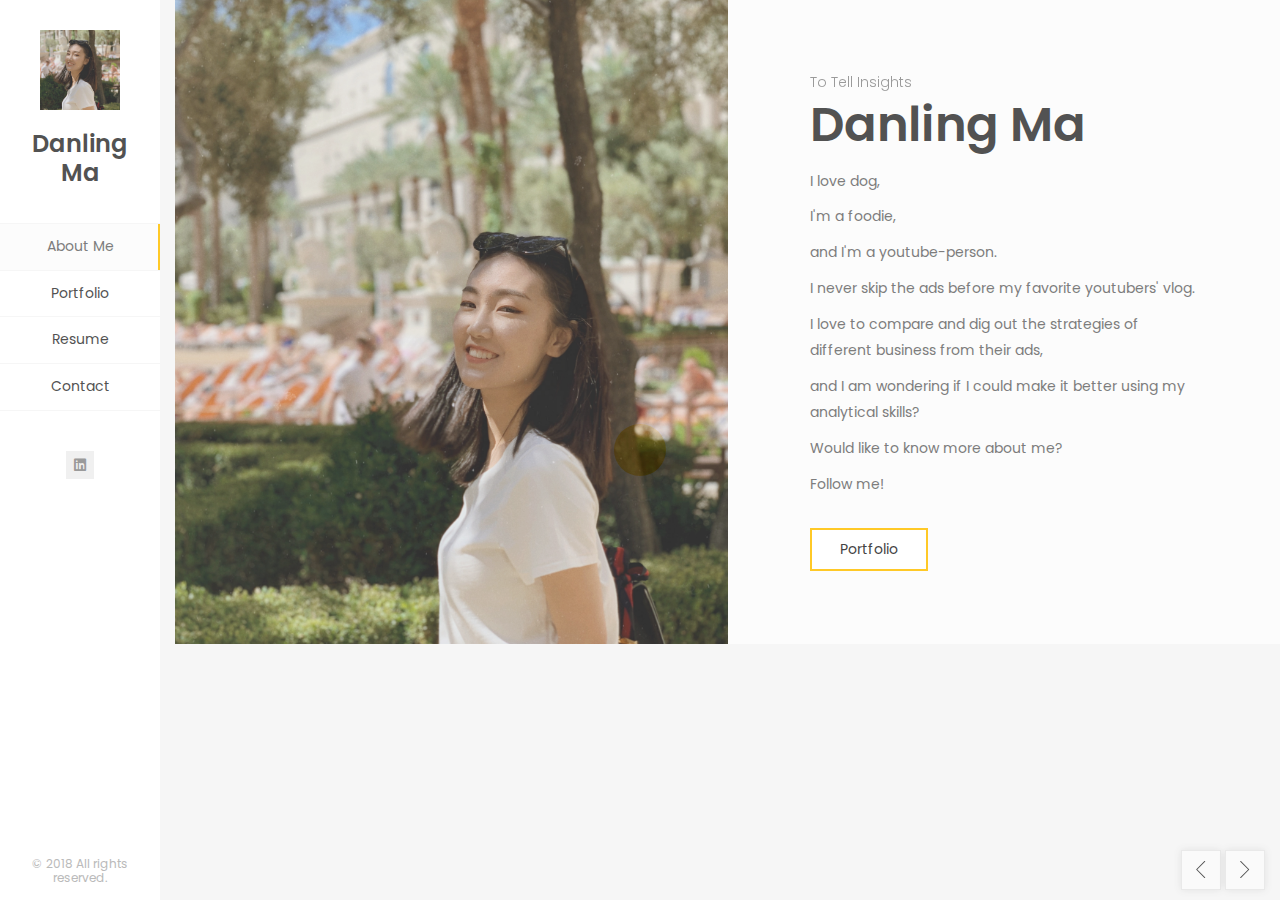
==== commit 66dd2e82: "Update index.html" ====
--- a/index.html
+++ b/index.html
@@ -3,7 +3,7 @@
   <head>
     <meta charset="UTF-8" />
     <meta http-equiv="X-UA-Compatible" content="IE=edge"> 
-    <title>Kerge - Resume / CV / vCard Template</title>
+    <title>Danling Ma - Profile</title>
     <meta name="viewport" content="width=device-width, initial-scale=1, maximum-scale=1" />
     <meta name="description" content="Kerge - Resume / CV / vCard Template" />
     <meta name="keywords" content="vcard, resposnive, retina, resume, jquery, css3, bootstrap, Material CV, portfolio" />
@@ -137,8 +137,15 @@
                           <!-- /Text rotation / Subtitle -->
 
                           <h2 class="hp-main-title">Danling Ma</h2>
-                          <p> Pursue a way to tell consumable insights through data for the decision making process. </p>
-                          <p> Would do like to know more by proof? </p>
+
+                          <p> I love dog, </p>
+                          <p> I'm a foodie, </p>
+                          <p> and I'm a youtube-person. </p>
+                          <p> I never skip the ads before my favorite youtubers' vlog. </p>
+                          <p> I love to compare and dig out the strategies of different business from their ads, </p>
+                          <p> and I am wondering if I could make it better using my analytical skills? </p>
+
+                          <p> Would like to know more about me? </p>
                           <p> Follow me! </p>
                           <div class="hp-buttons">
                             <a href="#portfolio" target="_blank" class="btn btn-primary">Portfolio</a>
@@ -692,6 +699,17 @@
                           </figure>
 
 
+                          <figure class="item standard" data-groups='["category_all", "category_media"]'>
+                            <div class="portfolio-item-img">
+                              <img src="images/portfolio/LP.jpg" alt="Landing Page Design" title="" />
+                              <a href="portfolio-1.html" class="ajax-page-load"></a>
+                            </div>
+                            <i class="far fa-file-alt"></i>
+                            <h4 class="name">Lead Gen - Landing Page Design</h4>
+                            <span class="category">Marketing / UX</span>
+                          </figure>
+
+
                           <figure class="item lbaudio" data-groups='["category_all", "category_soundcloud"]'>
                             <div class="portfolio-item-img">
                               <img src="images/portfolio/Page_00001.jpg" alt="FIFA 2019 Predictive Analytics" title="" />
@@ -719,16 +737,7 @@
 <!--                            <span class="category">Machine Learning</span>-->
 <!--                          </figure>-->
 
-                          <figure class="item standard" data-groups='["category_all", "category_media"]'>
-                            <div class="portfolio-item-img">
-                              <img src="images/portfolio/LP.jpg" alt="Landing Page Design" title="" />
-                              <a href="portfolio-1.html" class="ajax-page-load"></a>
-                            </div>
-
-                            <i class="far fa-file-alt"></i>
-                            <h4 class="name">Lead Gen - Landing Page Design</h4>
-                            <span class="category">Marketing / UX</span>
-                          </figure>
+
 
 
                           <figure class="item lbaudio" data-groups='["category_all", "category_soundcloud"]'>
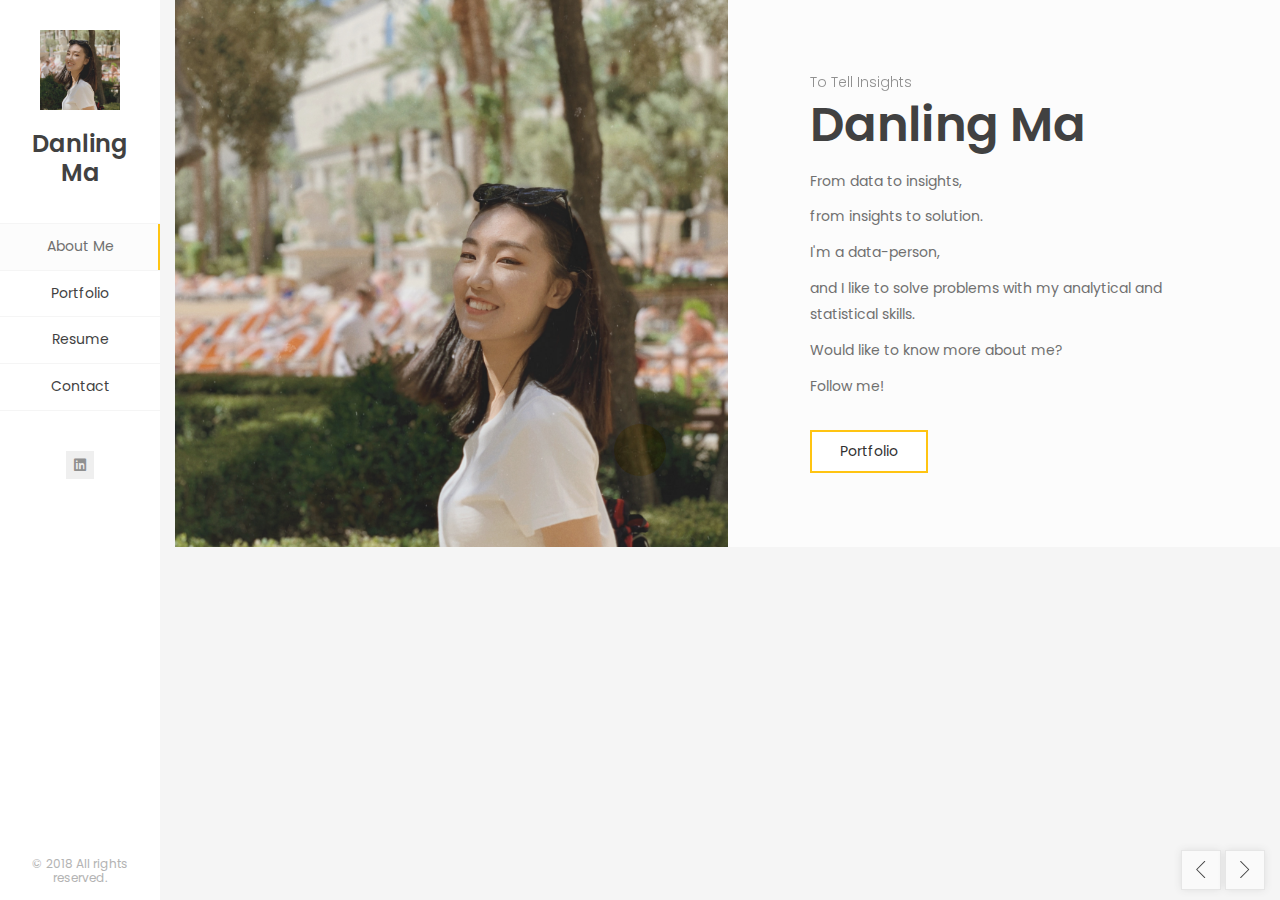
==== commit 9929854c: "Update NLP project" ====
--- a/index.html
+++ b/index.html
@@ -5,7 +5,7 @@
     <meta http-equiv="X-UA-Compatible" content="IE=edge"> 
     <title>Danling Ma - Profile</title>
     <meta name="viewport" content="width=device-width, initial-scale=1, maximum-scale=1" />
-    <meta name="description" content="Kerge - Resume / CV / vCard Template" />
+    <meta name="description" content="Danling Ma - Profile" />
     <meta name="keywords" content="vcard, resposnive, retina, resume, jquery, css3, bootstrap, Material CV, portfolio" />
     <meta name="author" content="lmpixels" />
     <link rel="shortcut icon" href="favicon.ico">
@@ -138,13 +138,11 @@
 
                           <h2 class="hp-main-title">Danling Ma</h2>
 
-                          <p> I love dog, </p>
-                          <p> I'm a foodie, </p>
-                          <p> and I'm a youtube-person. </p>
-                          <p> I never skip the ads before my favorite youtubers' vlog. </p>
-                          <p> I love to compare and dig out the strategies of different business from their ads, </p>
-                          <p> and I am wondering if I could make it better using my analytical skills? </p>
-
+                          <p> From data to insights, </p>
+                          <p> from insights to solution. </p>
+                          <p> I'm a data-person, </p>
+                          <p> and I like to solve problems with my analytical and statistical skills. </p>
+                          <p>     </p>
                           <p> Would like to know more about me? </p>
                           <p> Follow me! </p>
                           <div class="hp-buttons">
@@ -652,7 +650,7 @@
               <div class="section-inner custom-page-content">
                 <div class="section-title-block second-style">
                   <h2 class="section-title">Portfolio</h2>
-                  <h5 class="section-description">Click each of samples to learning more about my skills of Tableau, Macine Leaning, Digital Marketing</h5>
+                  <h5 class="section-description">Click each of samples to learn more about my skills of Machine Leaning, Dashboaring, and Digital Marketing</h5>
                 </div>
           
                 <div class="section-content">
@@ -685,13 +683,22 @@
                         <!-- Portfolio Grid -->
                         <div class="portfolio-grid three-columns">
                           
+
+                          <figure class="item lbaudio" data-groups='["category_all", "category_soundcloud"]'>
+                            <div class="portfolio-item-img">
+                              <img src="images/portfolio/5.jpg" alt="Aspect Based Sentiment Analysis" title="" />
+                              <a href="portfolio-3.html" class="ajax-page-load"></a>
+                            </div>
+                            <i class="far fa-image"></i>
+                            <h4 class="name">NLP - Aspect Based Sentiment Analysis</h4>
+                            <span class="category">Python</span>
+                          </figure>
+
+
                           <figure class="item lbaudio" data-groups='["category_all", "category_soundcloud"]'>
                             <div class="portfolio-item-img">
                               <img src="images/portfolio/1.jpg" alt="Corporation Favorita Grocery Sales Overview" title="" />
-                              <a href="images/portfolio/IMG_0977.jpg";
-                              color=%23ff5500&#038; auto_play=false&#038; hide_related=false&#038; show_comments=true&#038;
-                                 show_user=true&#038; show_reposts=false&#038; show_teaser=true&#038;
-                                 visual=true" class="lightbox mfp-iframe" title=""></a>
+                              <a href="portfolio-2.html" class="ajax-page-load"></a>
                             </div>
                             <i class="far fa-image"></i>
                             <h4 class="name">Corporation Favorita Grocery Sales Overview</h4>
--- a/css/main.css
+++ b/css/main.css
@@ -2039,8 +2039,8 @@
 }
 
 .portfolio-page-carousel .owl-dots .owl-dot span {
-  width: 12px;
-  height: 12px;
+  width: 20px;
+  height: 20px;
   margin: 5px;
   background: #f5f5f5;
   border: 1px solid #9e9e9e;
@@ -2078,7 +2078,7 @@
 }
 
 .ajax-page-wrapper {
-  max-width: 1170px;
+  max-width: 80%;
   margin: 0 auto;
   padding: 20px 60px 50px;
 }
@@ -2124,7 +2124,7 @@
 }
 
 .portfolio-block {
-  padding-top: 30px;
+  padding-top: 20px;
 }
 
 .ajax-page-page-content img {
@@ -2142,12 +2142,12 @@
 .project-description {
   display: block;
   position: relative;
-  padding: 20px 25px 25px;
+  padding: 0px 0px 0px;
   background-color: #fcfcfc;
 }
 
 .ajax-page-wrapper .block-title h3 {
-  font-size: 18px;
+  font-size: 15px;
   margin-bottom: 15px;
 }
 
@@ -2215,7 +2215,7 @@
 
 .tags {
   list-style: none;
-  margin: 0;
+  margin: 12;
   padding: 0;
 }
 
